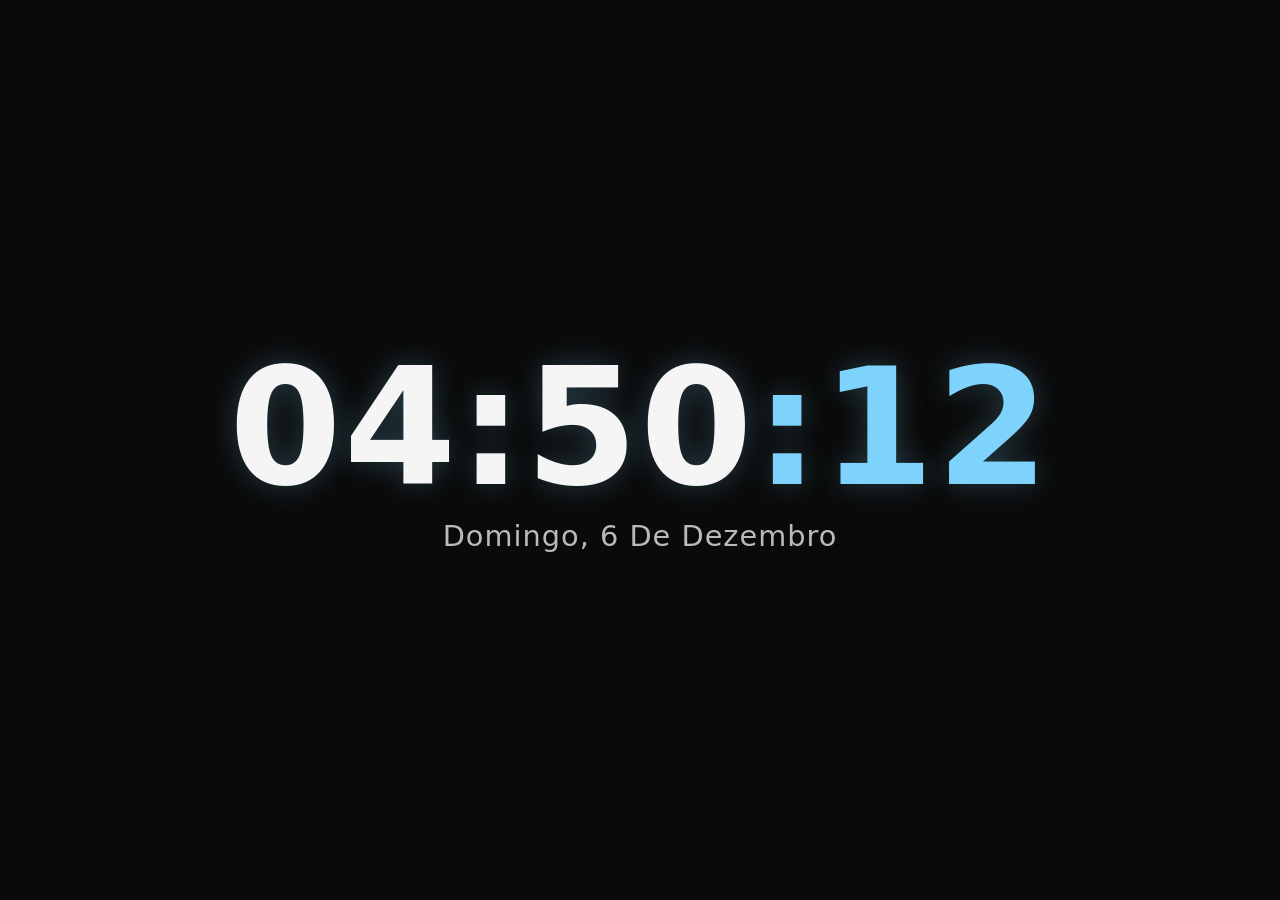
==== index.html @ 76c2a59c "extrai icones para arquivos separados em vez de embutidos" ====
<!DOCTYPE html>
<html lang="pt-BR">
<head>
<meta charset="UTF-8">
<meta name="viewport" content="width=device-width, initial-scale=1, viewport-fit=cover">
<title>Relógio</title>
<link rel="manifest" href="[data-uri]">
<link rel="icon" type="image/png" href="favicon.png">
<link rel="apple-touch-icon" href="icon-192.png">
<style>
  :root{
    --bg:#0a0a0a;
    --fg:#f5f5f5;
    --accent:#7dd3fc;
    --font-clock:'Segoe UI', system-ui, sans-serif;
    --panel-bg: rgba(20,20,20,0.92);
    --panel-fg: #eaeaea;
    --panel-border: rgba(255,255,255,0.08);
  }
  @media (prefers-color-scheme: light){
    :root:not([data-theme="dark"]){
      --bg:#f5f5f5; --fg:#111; --panel-bg: rgba(255,255,255,0.94); --panel-fg:#111; --panel-border: rgba(0,0,0,0.08);
    }
  }
  :root[data-theme="dark"]{ --bg:#0a0a0a; --fg:#f5f5f5; }

  *{box-sizing:border-box;}
  html,body{
    height:100%;
    margin:0;
    padding-top:env(safe-area-inset-top,0px);
    padding-bottom:env(safe-area-inset-bottom,0px);
  }
  body{
    background:var(--bg);
    color:var(--fg);
    display:flex;
    align-items:center;
    justify-content:center;
    overflow:hidden;
    transition:background .4s ease,color .4s ease;
    font-family:var(--font-clock);
    -webkit-user-select:none;
    user-select:none;
  }

  #clockWrap{
    text-align:center;
    cursor:pointer;
  }
  #time{
    font-size:min(20vw,18vh);
    font-weight:700;
    letter-spacing:2px;
    line-height:1;
    font-variant-numeric: tabular-nums;
    color:var(--fg);
    text-shadow: 0 0 30px color-mix(in srgb, var(--accent) 25%, transparent);
  }
  #time .accent{ color:var(--accent); }
  #date{
    margin-top:1.2vh;
    font-size:min(3.2vw,3.2vh);
    opacity:0.75;
    text-transform:capitalize;
    letter-spacing:1px;
  }
  #seconds-small{
    font-size:0.45em;
    opacity:0.7;
    vertical-align:baseline;
  }

  /* Toggle button to open settings */
  #gearBtn{
    position:fixed;
    top:calc(env(safe-area-inset-top,0px) + 16px);
    right:16px;
    width:44px;height:44px;
    border-radius:50%;
    border:1px solid var(--panel-border);
    background:var(--panel-bg);
    color:var(--panel-fg);
    display:flex;align-items:center;justify-content:center;
    cursor:pointer;
    opacity:0;
    transition:opacity .25s ease, transform .2s ease;
    z-index:20;
    font-size:20px;
  }
  body:hover #gearBtn, #gearBtn:focus, #gearBtn.show{ opacity:0.85; }
  #gearBtn:hover{ transform:rotate(25deg); opacity:1; }

  #fsBtn{
    position:fixed;
    top:calc(env(safe-area-inset-top,0px) + 16px);
    right:70px;
    width:44px;height:44px;
    border-radius:50%;
    border:1px solid var(--panel-border);
    background:var(--panel-bg);
    color:var(--panel-fg);
    display:flex;align-items:center;justify-content:center;
    cursor:pointer;
    opacity:0;
    transition:opacity .25s ease;
    z-index:20;
    font-size:18px;
  }
  body:hover #fsBtn, #fsBtn.show{ opacity:0.85; }
  #fsBtn:hover{ opacity:1; }

  /* Settings panel */
  #panel{
    position:fixed;
    top:0;right:0;
    height:100%;
    width:320px;
    max-width:88vw;
    background:var(--panel-bg);
    color:var(--panel-fg);
    border-left:1px solid var(--panel-border);
    padding:calc(env(safe-area-inset-top,0px) + 24px) 22px 24px;
    transform:translateX(100%);
    transition:transform .3s ease;
    overflow-y:auto;
    z-index:30;
    backdrop-filter: blur(10px);
  }
  #panel.open{ transform:translateX(0); }
  #panel h2{
    margin:0 0 18px;
    font-size:18px;
    font-family:'Segoe UI', system-ui, sans-serif;
  }
  #panel .group{ margin-bottom:20px; }
  #panel label{
    display:block;
    font-size:12px;
    text-transform:uppercase;
    letter-spacing:0.5px;
    opacity:0.6;
    margin-bottom:8px;
    font-family:'Segoe UI', system-ui, sans-serif;
  }
  #panel .row{ display:flex; align-items:center; justify-content:space-between; margin-bottom:10px; font-size:14px; font-family:'Segoe UI', system-ui, sans-serif;}
  #panel select, #panel input[type=color]{
    width:100%;
    padding:8px;
    border-radius:8px;
    border:1px solid var(--panel-border);
    background:rgba(255,255,255,0.06);
    color:var(--panel-fg);
    font-size:14px;
  }
  #panel input[type=color]{ padding:2px; height:38px; cursor:pointer; }
  .swatches{ display:flex; gap:8px; flex-wrap:wrap; }
  .swatch{
    width:28px;height:28px;border-radius:50%;
    border:2px solid transparent;
    cursor:pointer;
  }
  .swatch.active{ border-color:var(--panel-fg); }
  .switch{
    position:relative; width:42px; height:24px;
    background:rgba(255,255,255,0.15);
    border-radius:20px; cursor:pointer; flex-shrink:0;
  }
  .switch.on{ background:var(--accent); }
  .switch::after{
    content:'';
    position:absolute; top:2px; left:2px;
    width:20px;height:20px;border-radius:50%;
    background:#fff;
    transition:left .2s ease;
  }
  .switch.on::after{ left:20px; }
  #closePanel{
    position:absolute; top:calc(env(safe-area-inset-top,0px) + 20px); left:18px;
    background:none;border:none;color:var(--panel-fg);
    font-size:20px;cursor:pointer;opacity:0.6;
  }
  #closePanel:hover{ opacity:1; }
  #overlay{
    position:fixed; inset:0; background:rgba(0,0,0,0.3);
    opacity:0; pointer-events:none; transition:opacity .3s ease; z-index:25;
  }
  #overlay.show{ opacity:1; pointer-events:auto; }

  #hint{
    position:fixed; bottom:calc(env(safe-area-inset-bottom,0px) + 14px);
    left:50%; transform:translateX(-50%);
    font-size:11px; opacity:0; letter-spacing:0.5px;
    font-family:'Segoe UI', system-ui, sans-serif;
    transition:opacity .3s ease;
    color:var(--fg);
  }
  body:hover #hint{ opacity:0.4; }
</style>
</head>
<body>

<div id="overlay"></div>

<button id="fsBtn" title="Tela cheia (F)">⛶</button>
<button id="gearBtn" title="Personalizar">⚙</button>

<div id="clockWrap">
  <div id="time">00:00</div>
  <div id="date">segunda-feira, 1 de janeiro</div>
</div>

<div id="hint">clique no relógio ou pressione F para tela cheia · ⚙ para personalizar</div>

<div id="panel">
  <button id="closePanel">✕</button>
  <h2>Personalizar</h2>

  <div class="group">
    <label>Formato</label>
    <select id="fmt24">
      <option value="24">24 horas</option>
      <option value="12">12 horas (AM/PM)</option>
    </select>
  </div>

  <div class="group">
    <div class="row">
      <span>Mostrar segundos</span>
      <div class="switch on" id="toggleSeconds"></div>
    </div>
    <div class="row">
      <span>Mostrar data</span>
      <div class="switch on" id="toggleDate"></div>
    </div>
    <div class="row">
      <span>Destacar segundos</span>
      <div class="switch on" id="toggleAccentSeconds"></div>
    </div>
  </div>

  <div class="group">
    <label>Cor de destaque</label>
    <div class="swatches" id="accentSwatches"></div>
  </div>

  <div class="group">
    <label>Tema</label>
    <select id="themeSelect">
      <option value="dark">Escuro</option>
      <option value="light">Claro</option>
      <option value="system">Seguir sistema</option>
    </select>
  </div>

  <div class="group">
    <label>Cor de fundo (personalizada)</label>
    <input type="color" id="bgColor" value="#0a0a0a">
  </div>

  <div class="group">
    <label>Cor do texto (personalizada)</label>
    <input type="color" id="fgColor" value="#f5f5f5">
  </div>

  <div class="group">
    <label>Fonte</label>
    <select id="fontSelect">
      <option value="'Segoe UI', system-ui, sans-serif">Segoe UI</option>
      <option value="'Consolas','Courier New', monospace">Monoespaçada</option>
      <option value="'Georgia', serif">Serifada</option>
      <option value="'Arial Black', sans-serif">Bold / Cartaz</option>
      <option value="'Comic Sans MS', cursive">Descontraída</option>
    </select>
  </div>

  <div class="group">
    <label>Idioma da data</label>
    <select id="localeSelect">
      <option value="pt-BR">Português (BR)</option>
      <option value="en-US">Inglês</option>
      <option value="es-ES">Espanhol</option>
    </select>
  </div>

  <div class="group">
    <label>Instalação</label>
    <button id="installBtn" style="width:100%;padding:10px;border-radius:8px;border:1px solid var(--panel-border);background:var(--accent);color:#0a0a0a;font-weight:600;cursor:pointer;font-size:14px;">Instalar app</button>
    <div id="installMsg" style="font-size:12px;opacity:0.6;margin-top:8px;font-family:'Segoe UI', system-ui, sans-serif;"></div>
  </div>
</div>

<script>
(function(){
  const $ = id => document.getElementById(id);
  const timeEl = $('time'), dateEl = $('date');
  const panel = $('panel'), overlay = $('overlay');
  const gearBtn = $('gearBtn'), closePanel = $('closePanel'), fsBtn = $('fsBtn');
  const clockWrap = $('clockWrap');

  const defaults = {
    fmt24:'24', showSeconds:true, showDate:true, accentSeconds:true,
    accent:'#7dd3fc', theme:'dark', bg:'#0a0a0a', fg:'#f5f5f5',
    font:"'Segoe UI', system-ui, sans-serif", locale:'pt-BR', useCustomColors:false
  };

  let state = {...defaults};
  try{
    const saved = localStorage.getItem('relogio-settings');
    if(saved) state = {...state, ...JSON.parse(saved)};
  }catch(e){}

  function save(){
    try{ localStorage.setItem('relogio-settings', JSON.stringify(state)); }catch(e){}
  }

  const accentColors = ['#7dd3fc','#f472b6','#a78bfa','#34d399','#fbbf24','#fb7185','#94a3b8','#ffffff'];

  function buildSwatches(){
    const wrap = $('accentSwatches');
    wrap.innerHTML = '';
    accentColors.forEach(c=>{
      const s = document.createElement('div');
      s.className = 'swatch' + (state.accent===c ? ' active':'');
      s.style.background = c;
      s.onclick = ()=>{ state.accent=c; applyState(); save(); };
      wrap.appendChild(s);
    });
  }

  function applyState(){
    const root = document.documentElement;
    root.style.setProperty('--accent', state.accent);
    root.style.setProperty('--font-clock', state.font);

    if(state.theme==='system'){
      root.removeAttribute('data-theme');
    } else {
      root.setAttribute('data-theme', state.theme);
    }

    if(state.useCustomColors){
      root.style.setProperty('--bg', state.bg);
      root.style.setProperty('--fg', state.fg);
    } else {
      root.style.removeProperty('--bg');
      root.style.removeProperty('--fg');
    }

    $('fmt24').value = state.fmt24;
    $('themeSelect').value = state.theme;
    $('fontSelect').value = state.font;
    $('localeSelect').value = state.locale;
    $('bgColor').value = state.bg;
    $('fgColor').value = state.fg;
    $('toggleSeconds').classList.toggle('on', state.showSeconds);
    $('toggleDate').classList.toggle('on', state.showDate);
    $('toggleAccentSeconds').classList.toggle('on', state.accentSeconds);
    buildSwatches();
  }

  function pad(n){ return n.toString().padStart(2,'0'); }

  function tick(){
    const now = new Date();
    let h = now.getHours();
    let ampm = '';
    if(state.fmt24==='12'){
      ampm = h>=12 ? ' PM' : ' AM';
      h = h % 12; if(h===0) h=12;
    }
    const m = pad(now.getMinutes());
    const s = pad(now.getSeconds());

    let html = `${state.fmt24==='12'?h:pad(h)}:${m}`;
    if(state.showSeconds){
      html += state.accentSeconds
        ? `<span class="accent">:${s}</span>`
        : `:${s}`;
    }
    html += ampm ? `<span style="font-size:.4em;opacity:.7;"> ${ampm.trim()}</span>` : '';
    timeEl.innerHTML = html;

    if(state.showDate){
      dateEl.style.display='';
      dateEl.textContent = now.toLocaleDateString(state.locale, {
        weekday:'long', day:'numeric', month:'long'
      });
    } else {
      dateEl.style.display='none';
    }
  }
  tick();
  setInterval(tick, 250);

  // Panel open/close
  function openPanel(){ panel.classList.add('open'); overlay.classList.add('show'); }
  function closePanelFn(){ panel.classList.remove('open'); overlay.classList.remove('show'); }
  gearBtn.onclick = openPanel;
  closePanel.onclick = closePanelFn;
  overlay.onclick = closePanelFn;

  // Fullscreen
  function toggleFullscreen(){
    if(!document.fullscreenElement){
      document.documentElement.requestFullscreen().catch(()=>{});
    } else {
      document.exitFullscreen().catch(()=>{});
    }
  }
  fsBtn.onclick = toggleFullscreen;
  clockWrap.onclick = toggleFullscreen;
  document.addEventListener('keydown', e=>{
    if(e.key.toLowerCase()==='f') toggleFullscreen();
    if(e.key==='Escape' && panel.classList.contains('open')) closePanelFn();
  });

  // Controls
  $('fmt24').onchange = e=>{ state.fmt24=e.target.value; save(); };
  $('themeSelect').onchange = e=>{ state.theme=e.target.value; applyState(); save(); };
  $('fontSelect').onchange = e=>{ state.font=e.target.value; applyState(); save(); };
  $('localeSelect').onchange = e=>{ state.locale=e.target.value; save(); };
  $('bgColor').oninput = e=>{ state.bg=e.target.value; state.useCustomColors=true; applyState(); save(); };
  $('fgColor').oninput = e=>{ state.fg=e.target.value; state.useCustomColors=true; applyState(); save(); };

  $('toggleSeconds').onclick = ()=>{ state.showSeconds=!state.showSeconds; applyState(); save(); };
  $('toggleDate').onclick = ()=>{ state.showDate=!state.showDate; applyState(); save(); };
  $('toggleAccentSeconds').onclick = ()=>{ state.accentSeconds=!state.accentSeconds; applyState(); save(); };

  applyState();

  if('serviceWorker' in navigator){
    navigator.serviceWorker.register('sw.js').catch(()=>{});
  }

  // Instalação
  const installBtn = $('installBtn'), installMsg = $('installMsg');
  let deferredPrompt = null;

  function setInstallState(){
    if(window.matchMedia('(display-mode: standalone)').matches || window.navigator.standalone){
      installBtn.style.display = 'none';
      installMsg.textContent = 'Já instalado ✓';
      return;
    }
    if(deferredPrompt){
      installBtn.style.display = '';
      installMsg.textContent = '';
    } else {
      installBtn.style.display = '';
      installMsg.textContent = 'Se o botão não abrir o instalador, use o ícone ⛶/+ na barra de endereço do navegador.';
    }
  }

  window.addEventListener('beforeinstallprompt', (e)=>{
    e.preventDefault();
    deferredPrompt = e;
    setInstallState();
  });

  window.addEventListener('appinstalled', ()=>{
    deferredPrompt = null;
    setInstallState();
  });

  installBtn.onclick = async ()=>{
    if(deferredPrompt){
      deferredPrompt.prompt();
      const {outcome} = await deferredPrompt.userChoice;
      deferredPrompt = null;
      setInstallState();
    } else {
      installMsg.textContent = 'Procure o ícone de instalar (⛶ ou +) na barra de endereço do navegador.';
    }
  };

  setInstallState();
})();
</script>
</body>
</html>
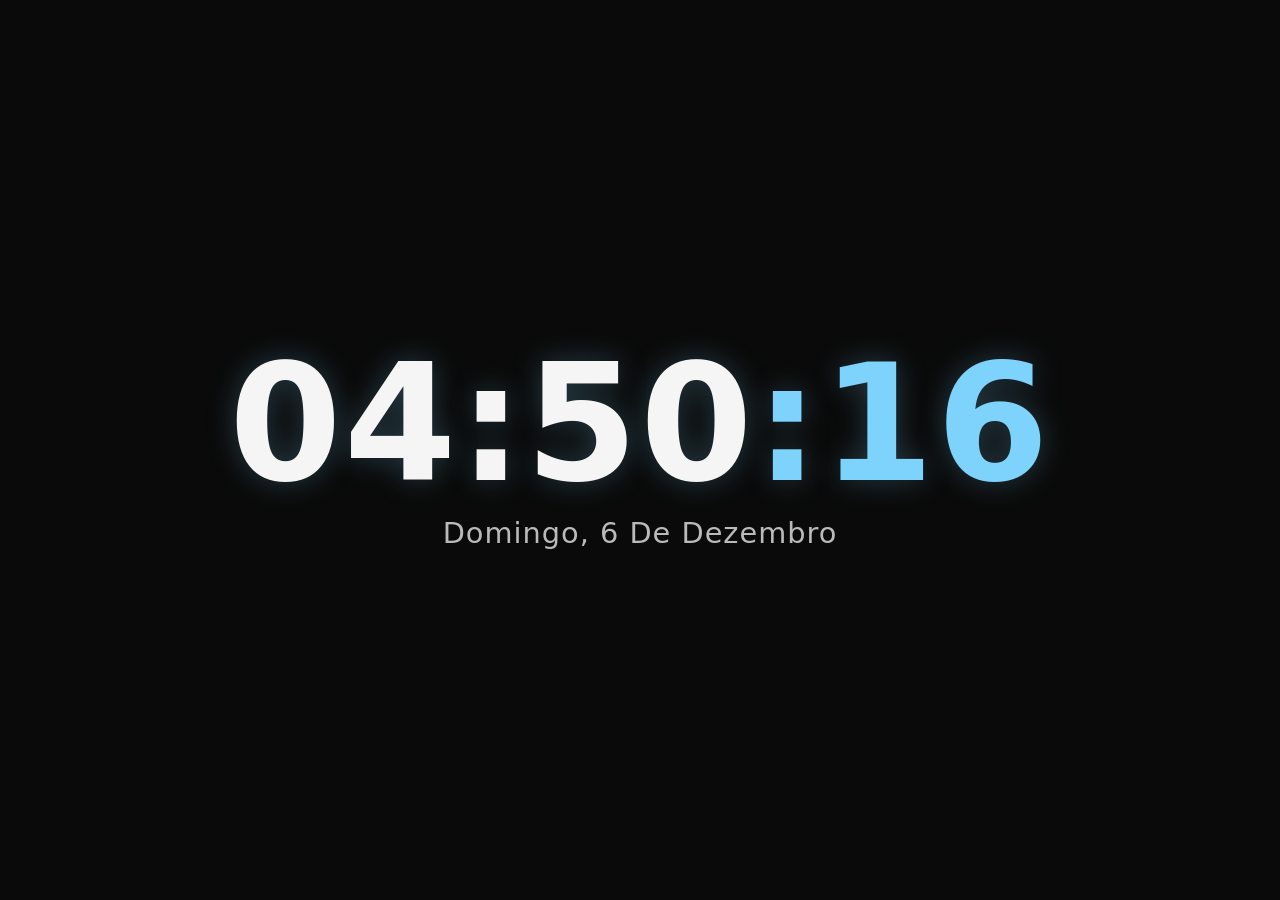
==== commit 3751c714: "adiciona relogio analogico, fusos horarios, papel de parede dinamico, despertador, timer, cronometro" ====
--- a/index.html
+++ b/index.html
@@ -49,7 +49,7 @@
     cursor:pointer;
   }
   #time{
-    font-size:min(20vw,18vh);
+    font-size:calc(min(20vw,18vh) * var(--clock-scale, 1));
     font-weight:700;
     letter-spacing:2px;
     line-height:1;
@@ -154,6 +154,12 @@
     font-size:14px;
   }
   #panel input[type=color]{ padding:2px; height:38px; cursor:pointer; }
+  #panel input[type=range]{
+    width:100%;
+    accent-color:var(--accent);
+    cursor:pointer;
+  }
+  .range-value{ font-size:12px; opacity:0.6; float:right; }
   .swatches{ display:flex; gap:8px; flex-wrap:wrap; }
   .swatch{
     width:28px;height:28px;border-radius:50%;
@@ -196,6 +202,34 @@
     color:var(--fg);
   }
   body:hover #hint{ opacity:0.4; }
+
+  #extraClocks{ margin-top:0.8vh; font-size:min(2.4vw,2.4vh); opacity:0.65; display:flex; gap:18px; justify-content:center; flex-wrap:wrap; }
+  #analogClock{ display:none; margin:0 auto; }
+  #analogClock line{ stroke:var(--fg); }
+  #analogClock .tick{ stroke:var(--fg); opacity:0.35; }
+  #analogClock .sec{ stroke:var(--accent); }
+
+  #toolWidget{
+    position:fixed; bottom:20px; left:20px;
+    background:var(--panel-bg); color:var(--panel-fg);
+    border:1px solid var(--panel-border); border-radius:14px;
+    padding:16px; width:230px; z-index:40;
+    font-family:'Segoe UI', system-ui, sans-serif;
+    display:none; backdrop-filter:blur(10px);
+  }
+  #toolWidget.open{ display:block; }
+  .tool-tabs{ display:flex; gap:4px; margin-bottom:12px; }
+  .tool-tab{ flex:1; padding:6px 4px; font-size:11px; border:none; border-radius:6px; background:rgba(255,255,255,0.06); color:var(--panel-fg); cursor:pointer; opacity:0.6; }
+  .tool-tab.active{ opacity:1; background:var(--accent); color:#0a0a0a; }
+  .tool-pane input[type=time], .tool-pane input[type=number]{ width:100%; padding:6px; border-radius:6px; border:1px solid var(--panel-border); background:rgba(255,255,255,0.06); color:var(--panel-fg); margin-bottom:8px; }
+  .tool-pane button{ padding:6px 10px; border-radius:6px; border:1px solid var(--panel-border); background:rgba(255,255,255,0.08); color:var(--panel-fg); cursor:pointer; font-size:12px; margin-right:6px; }
+  .tool-big-display{ font-size:22px; font-variant-numeric:tabular-nums; text-align:center; margin:6px 0 10px; }
+  #toolClose{ position:absolute; top:8px; right:10px; background:none; border:none; color:var(--panel-fg); opacity:0.5; cursor:pointer; font-size:14px; }
+  #toolToggleBtns{ display:flex; gap:8px; margin-top:6px; }
+  #toolToggleBtns button{ flex:1; padding:8px; border-radius:8px; border:1px solid var(--panel-border); background:rgba(255,255,255,0.08); color:var(--panel-fg); cursor:pointer; font-size:12px; }
+  .shortcuts-list{ font-size:12px; opacity:0.7; line-height:1.8; }
+  #backupBtns{ display:flex; gap:8px; }
+  #backupBtns button{ flex:1; padding:9px; border-radius:8px; border:1px solid var(--panel-border); background:rgba(255,255,255,0.08); color:var(--panel-fg); cursor:pointer; font-size:13px; }
 </style>
 </head>
 <body>
@@ -207,14 +241,53 @@
 
 <div id="clockWrap">
   <div id="time">00:00</div>
+  <svg id="analogClock" viewBox="0 0 200 200" width="min(55vw,50vh)" height="min(55vw,50vh)">
+    <circle cx="100" cy="100" r="94" fill="none" stroke="var(--fg)" stroke-width="3" opacity="0.3"/>
+    <g id="ticks"></g>
+    <line id="hourHand" x1="100" y1="100" x2="100" y2="58" stroke-width="6" stroke-linecap="round"/>
+    <line id="minHand" x1="100" y1="100" x2="100" y2="38" stroke-width="4" stroke-linecap="round"/>
+    <line id="secHand" class="sec" x1="100" y1="100" x2="100" y2="28" stroke-width="2" stroke-linecap="round"/>
+    <circle cx="100" cy="100" r="4" fill="var(--accent)"/>
+  </svg>
   <div id="date">segunda-feira, 1 de janeiro</div>
+  <div id="extraClocks"></div>
 </div>
 
 <div id="hint">clique no relógio ou pressione F para tela cheia · ⚙ para personalizar</div>
+
+<div id="toolWidget">
+  <button id="toolClose">✕</button>
+  <div class="tool-tabs">
+    <button class="tool-tab active" data-tab="alarm">Despertador</button>
+    <button class="tool-tab" data-tab="timer">Timer</button>
+    <button class="tool-tab" data-tab="stopwatch">Cronômetro</button>
+  </div>
+  <div id="paneAlarm" class="tool-pane">
+    <input type="time" id="alarmTime">
+    <button id="alarmToggle">Ativar</button>
+    <div id="alarmStatus" style="font-size:12px;opacity:0.6;margin-top:6px;"></div>
+  </div>
+  <div id="paneTimer" class="tool-pane" style="display:none">
+    <input type="number" id="timerMinutes" min="1" max="180" value="5">
+    <div class="tool-big-display" id="timerDisplay">05:00</div>
+    <button id="timerStart">Iniciar</button>
+    <button id="timerReset">Zerar</button>
+  </div>
+  <div id="paneStopwatch" class="tool-pane" style="display:none">
+    <div class="tool-big-display" id="swDisplay">00:00.0</div>
+    <button id="swStart">Iniciar</button>
+    <button id="swReset">Zerar</button>
+  </div>
+</div>
 
 <div id="panel">
   <button id="closePanel">✕</button>
   <h2>Personalizar</h2>
+
+  <div class="group">
+    <label>Tamanho dos números <span class="range-value" id="scaleValue">100%</span></label>
+    <input type="range" id="scaleRange" min="40" max="200" step="5" value="100">
+  </div>
 
   <div class="group">
     <label>Formato</label>
@@ -284,6 +357,60 @@
   </div>
 
   <div class="group">
+    <label>Mostrador</label>
+    <select id="modeSelect">
+      <option value="digital">Digital</option>
+      <option value="analog">Analógico</option>
+    </select>
+  </div>
+
+  <div class="group">
+    <label>Fusos horários extras</label>
+    <select id="tz1" style="margin-bottom:8px;"></select>
+    <select id="tz2"></select>
+  </div>
+
+  <div class="group">
+    <div class="row">
+      <span>Papel de parede dinâmico</span>
+      <div class="switch" id="toggleWallpaper"></div>
+    </div>
+  </div>
+
+  <div class="group">
+    <label>Ferramentas</label>
+    <div id="toolToggleBtns">
+      <button id="openAlarm">⏰ Despertador</button>
+      <button id="openTimer">⏱ Timer</button>
+      <button id="openStopwatch">⏲ Cronômetro</button>
+    </div>
+  </div>
+
+  <div class="group">
+    <label>Backup</label>
+    <div id="backupBtns">
+      <button id="exportBtn">Exportar</button>
+      <button id="importBtn">Importar</button>
+    </div>
+    <input type="file" id="importFile" accept="application/json" style="display:none;">
+  </div>
+
+  <div class="group">
+    <label>Atalhos de teclado</label>
+    <div class="shortcuts-list">
+      F tela cheia · P flutuante<br>
+      ⚙ ou clique fora fecha painel<br>
+      Esc fecha painel/tela cheia
+    </div>
+  </div>
+
+  <div class="group">
+    <label>Modo flutuante <span class="range-value">(PiP)</span></label>
+    <button id="pipBtn" style="width:100%;padding:10px;border-radius:8px;border:1px solid var(--panel-border);background:rgba(255,255,255,0.08);color:var(--panel-fg);font-weight:600;cursor:pointer;font-size:14px;">Ativar janela flutuante</button>
+    <div id="pipMsg" style="font-size:12px;opacity:0.6;margin-top:8px;font-family:'Segoe UI', system-ui, sans-serif;">Fica por cima de outros apps/janelas, inclusive fora do navegador. Tecla P alterna.</div>
+  </div>
+
+  <div class="group">
     <label>Instalação</label>
     <button id="installBtn" style="width:100%;padding:10px;border-radius:8px;border:1px solid var(--panel-border);background:var(--accent);color:#0a0a0a;font-weight:600;cursor:pointer;font-size:14px;">Instalar app</button>
     <div id="installMsg" style="font-size:12px;opacity:0.6;margin-top:8px;font-family:'Segoe UI', system-ui, sans-serif;"></div>
@@ -301,7 +428,8 @@
   const defaults = {
     fmt24:'24', showSeconds:true, showDate:true, accentSeconds:true,
     accent:'#7dd3fc', theme:'dark', bg:'#0a0a0a', fg:'#f5f5f5',
-    font:"'Segoe UI', system-ui, sans-serif", locale:'pt-BR', useCustomColors:false
+    font:"'Segoe UI', system-ui, sans-serif", locale:'pt-BR', useCustomColors:false,
+    scale:100, mode:'digital', tz1:'', tz2:'', dynamicWallpaper:false
   };
 
   let state = {...defaults};
@@ -332,6 +460,7 @@
     const root = document.documentElement;
     root.style.setProperty('--accent', state.accent);
     root.style.setProperty('--font-clock', state.font);
+    root.style.setProperty('--clock-scale', state.scale / 100);
 
     if(state.theme==='system'){
       root.removeAttribute('data-theme');
@@ -353,9 +482,17 @@
     $('localeSelect').value = state.locale;
     $('bgColor').value = state.bg;
     $('fgColor').value = state.fg;
+    $('scaleRange').value = state.scale;
+    $('scaleValue').textContent = state.scale + '%';
     $('toggleSeconds').classList.toggle('on', state.showSeconds);
     $('toggleDate').classList.toggle('on', state.showDate);
     $('toggleAccentSeconds').classList.toggle('on', state.accentSeconds);
+    $('modeSelect').value = state.mode;
+    $('tz1').value = state.tz1;
+    $('tz2').value = state.tz2;
+    $('toggleWallpaper').classList.toggle('on', state.dynamicWallpaper);
+    document.getElementById('time').style.display = state.mode==='analog' ? 'none' : '';
+    document.getElementById('analogClock').style.display = state.mode==='analog' ? 'block' : 'none';
     buildSwatches();
   }
 
@@ -416,7 +553,18 @@
   });
 
   // Controls
+  $('scaleRange').oninput = e=>{
+    state.scale = parseInt(e.target.value, 10);
+    $('scaleValue').textContent = state.scale + '%';
+    document.documentElement.style.setProperty('--clock-scale', state.scale / 100);
+  };
+  $('scaleRange').onchange = ()=> save();
+
   $('fmt24').onchange = e=>{ state.fmt24=e.target.value; save(); };
+  $('modeSelect').onchange = e=>{ state.mode=e.target.value; applyState(); save(); };
+  $('tz1').onchange = e=>{ state.tz1=e.target.value; save(); };
+  $('tz2').onchange = e=>{ state.tz2=e.target.value; save(); };
+  $('toggleWallpaper').onclick = ()=>{ state.dynamicWallpaper=!state.dynamicWallpaper; applyState(); save(); };
   $('themeSelect').onchange = e=>{ state.theme=e.target.value; applyState(); save(); };
   $('fontSelect').onchange = e=>{ state.font=e.target.value; applyState(); save(); };
   $('localeSelect').onchange = e=>{ state.locale=e.target.value; save(); };
@@ -475,6 +623,249 @@
   };
 
   setInstallState();
+
+  // Modo flutuante (Picture-in-Picture) — funciona em Chrome/Edge desktop e Android
+  const pipBtn = $('pipBtn'), pipMsg = $('pipMsg');
+  const pipCanvas = document.createElement('canvas');
+  pipCanvas.width = 480; pipCanvas.height = 220;
+  const pipCtx = pipCanvas.getContext('2d');
+  const pipVideo = document.createElement('video');
+  pipVideo.muted = true; pipVideo.playsInline = true; pipVideo.style.cssText = 'position:fixed;opacity:0;pointer-events:none;width:1px;height:1px;';
+  document.body.appendChild(pipVideo);
+  let pipInterval = null;
+
+  function pipColor(varName, fallback){
+    return getComputedStyle(document.documentElement).getPropertyValue(varName).trim() || fallback;
+  }
+
+  function drawPipFrame(){
+    const now = new Date();
+    let h = now.getHours(), ampm = '';
+    if(state.fmt24==='12'){ ampm = h>=12 ? ' PM':' AM'; h = h%12; if(h===0) h=12; }
+    let text = `${state.fmt24==='12'?h:pad(h)}:${pad(now.getMinutes())}`;
+    if(state.showSeconds) text += `:${pad(now.getSeconds())}`;
+    text += ampm;
+    const bg = pipColor('--bg', '#0a0a0a'), fg = pipColor('--fg', '#f5f5f5');
+    pipCtx.fillStyle = bg;
+    pipCtx.fillRect(0, 0, pipCanvas.width, pipCanvas.height);
+    pipCtx.fillStyle = fg;
+    pipCtx.textAlign = 'center'; pipCtx.textBaseline = 'middle';
+    pipCtx.font = `700 64px "Segoe UI", system-ui, sans-serif`;
+    pipCtx.fillText(text, pipCanvas.width/2, pipCanvas.height/2);
+  }
+
+  async function togglePip(){
+    if(document.pictureInPictureElement){
+      await document.exitPictureInPicture();
+      return;
+    }
+    if(!document.pictureInPictureEnabled){
+      pipMsg.textContent = 'Modo flutuante não é suportado neste navegador. Funciona no Chrome ou Edge.';
+      return;
+    }
+    drawPipFrame();
+    pipVideo.srcObject = pipCanvas.captureStream(2);
+    try{
+      await pipVideo.play();
+      await pipVideo.requestPictureInPicture();
+      pipInterval = setInterval(drawPipFrame, 1000);
+      pipMsg.textContent = 'Janela flutuante ativa.';
+    }catch(err){
+      pipMsg.textContent = 'Não foi possível abrir: ' + err.message;
+    }
+  }
+
+  pipVideo.addEventListener('leavepictureinpicture', ()=>{
+    if(pipInterval) clearInterval(pipInterval);
+    pipMsg.textContent = 'Fica por cima de outros apps/janelas, inclusive fora do navegador. Tecla P alterna.';
+  });
+
+  pipBtn.onclick = togglePip;
+
+  // ---------- Fusos horários extras ----------
+  const tzList = [
+    ['', 'Nenhum'], ['America/Sao_Paulo','São Paulo'], ['America/New_York','Nova York'],
+    ['Europe/Lisbon','Lisboa'], ['Europe/London','Londres'], ['Asia/Tokyo','Tóquio'],
+    ['Australia/Sydney','Sydney'], ['America/Los_Angeles','Los Angeles']
+  ];
+  [$('tz1'), $('tz2')].forEach(sel=>{
+    tzList.forEach(([v,label])=>{
+      const o = document.createElement('option'); o.value=v; o.textContent=label; sel.appendChild(o);
+    });
+  });
+
+  function updateExtraClocks(){
+    const box = $('extraClocks'); box.innerHTML='';
+    [state.tz1, state.tz2].forEach(tz=>{
+      if(!tz) return;
+      const label = tzList.find(t=>t[0]===tz)?.[1] || tz;
+      const t = new Date().toLocaleTimeString('pt-BR', {timeZone:tz, hour:'2-digit', minute:'2-digit'});
+      const el = document.createElement('span');
+      el.textContent = `${label}: ${t}`;
+      box.appendChild(el);
+    });
+  }
+
+  // ---------- Relógio analógico ----------
+  const ticksG = $('ticks');
+  for(let i=0;i<12;i++){
+    const ang = i*30*Math.PI/180;
+    const x1 = 100+80*Math.sin(ang), y1 = 100-80*Math.cos(ang);
+    const x2 = 100+90*Math.sin(ang), y2 = 100-90*Math.cos(ang);
+    const line = document.createElementNS('http://www.w3.org/2000/svg','line');
+    line.setAttribute('x1',x1); line.setAttribute('y1',y1);
+    line.setAttribute('x2',x2); line.setAttribute('y2',y2);
+    line.setAttribute('class','tick'); line.setAttribute('stroke-width', i%3===0?3:1.5);
+    ticksG.appendChild(line);
+  }
+  function updateAnalog(){
+    if(state.mode!=='analog') return;
+    const now = new Date();
+    const h = now.getHours()%12, m = now.getMinutes(), s = now.getSeconds();
+    const hDeg = h*30 + m*0.5, mDeg = m*6, sDeg = s*6;
+    $('hourHand').setAttribute('transform', `rotate(${hDeg} 100 100)`);
+    $('minHand').setAttribute('transform', `rotate(${mDeg} 100 100)`);
+    $('secHand').setAttribute('transform', `rotate(${sDeg} 100 100)`);
+  }
+
+  // ---------- Papel de parede dinâmico ----------
+  function updateWallpaper(){
+    if(!state.dynamicWallpaper) return;
+    const hr = new Date().getHours();
+    let bg,fg;
+    if(hr>=6 && hr<11){ bg='#cfe8ff'; fg='#0a2540'; }
+    else if(hr>=11 && hr<17){ bg='#eaf4ff'; fg='#0a2540'; }
+    else if(hr>=17 && hr<20){ bg='#3a1f3d'; fg='#ffd9a0'; }
+    else { bg='#05050a'; fg='#e8e8f0'; }
+    document.documentElement.style.setProperty('--bg', bg);
+    document.documentElement.style.setProperty('--fg', fg);
+  }
+
+  // extend the main tick loop
+  setInterval(()=>{ updateExtraClocks(); updateAnalog(); updateWallpaper(); }, 1000);
+  updateExtraClocks(); updateAnalog(); updateWallpaper();
+
+  // ---------- Widget de ferramentas (despertador / timer / cronômetro) ----------
+  const toolWidget = $('toolWidget');
+  function openTool(tab){
+    toolWidget.classList.add('open');
+    document.querySelectorAll('.tool-tab').forEach(b=>b.classList.toggle('active', b.dataset.tab===tab));
+    document.querySelectorAll('.tool-pane').forEach(p=>p.style.display='none');
+    $('pane'+tab.charAt(0).toUpperCase()+tab.slice(1)).style.display='block';
+  }
+  $('openAlarm').onclick = ()=>openTool('alarm');
+  $('openTimer').onclick = ()=>openTool('timer');
+  $('openStopwatch').onclick = ()=>openTool('stopwatch');
+  $('toolClose').onclick = ()=> toolWidget.classList.remove('open');
+  document.querySelectorAll('.tool-tab').forEach(b=> b.onclick = ()=>openTool(b.dataset.tab));
+
+  function beep(){
+    try{
+      const ctx = new (window.AudioContext||window.webkitAudioContext)();
+      const o = ctx.createOscillator(), g = ctx.createGain();
+      o.connect(g); g.connect(ctx.destination);
+      o.frequency.value = 880; g.gain.value = 0.15;
+      o.start(); setTimeout(()=>{ o.stop(); ctx.close(); }, 500);
+    }catch(e){}
+  }
+
+  // Despertador
+  let alarmActive = false, alarmFiredMinute = null;
+  $('alarmToggle').onclick = ()=>{
+    alarmActive = !alarmActive;
+    $('alarmToggle').textContent = alarmActive ? 'Desativar' : 'Ativar';
+    $('alarmStatus').textContent = alarmActive ? `Tocará às ${$('alarmTime').value || '--:--'}` : '';
+  };
+  setInterval(()=>{
+    if(!alarmActive) return;
+    const now = new Date();
+    const hm = pad(now.getHours())+':'+pad(now.getMinutes());
+    if(hm === $('alarmTime').value && alarmFiredMinute !== hm){
+      alarmFiredMinute = hm;
+      beep();
+      $('alarmStatus').textContent = '⏰ Alarme! ' + hm;
+      openTool('alarm');
+      document.body.style.animation = 'none';
+    }
+  }, 1000);
+
+  // Timer (contagem regressiva)
+  let timerSeconds = 5*60, timerRunning = false, timerHandle = null;
+  function renderTimer(){
+    const m = Math.floor(timerSeconds/60), s = timerSeconds%60;
+    $('timerDisplay').textContent = pad(m)+':'+pad(s);
+  }
+  $('timerMinutes').oninput = e=>{ if(!timerRunning){ timerSeconds = (parseInt(e.target.value,10)||1)*60; renderTimer(); } };
+  $('timerStart').onclick = ()=>{
+    if(timerRunning){
+      clearInterval(timerHandle); timerRunning=false; $('timerStart').textContent='Iniciar';
+    } else {
+      timerRunning=true; $('timerStart').textContent='Pausar';
+      timerHandle = setInterval(()=>{
+        timerSeconds--;
+        if(timerSeconds<=0){ clearInterval(timerHandle); timerRunning=false; $('timerStart').textContent='Iniciar'; beep(); timerSeconds=0; }
+        renderTimer();
+      },1000);
+    }
+  };
+  $('timerReset').onclick = ()=>{
+    clearInterval(timerHandle); timerRunning=false; $('timerStart').textContent='Iniciar';
+    timerSeconds = (parseInt($('timerMinutes').value,10)||5)*60; renderTimer();
+  };
+  renderTimer();
+
+  // Cronômetro
+  let swMs = 0, swRunning = false, swHandle = null, swLast = 0;
+  function renderSw(){
+    const totalMs = swMs;
+    const m = Math.floor(totalMs/60000), s = Math.floor((totalMs%60000)/1000), d = Math.floor((totalMs%1000)/100);
+    $('swDisplay').textContent = pad(m)+':'+pad(s)+'.'+d;
+  }
+  $('swStart').onclick = ()=>{
+    if(swRunning){
+      clearInterval(swHandle); swRunning=false; $('swStart').textContent='Iniciar';
+    } else {
+      swRunning=true; $('swStart').textContent='Pausar'; swLast = Date.now();
+      swHandle = setInterval(()=>{
+        const now=Date.now(); swMs += now-swLast; swLast=now; renderSw();
+      },100);
+    }
+  };
+  $('swReset').onclick = ()=>{ clearInterval(swHandle); swRunning=false; swMs=0; $('swStart').textContent='Iniciar'; renderSw(); };
+  renderSw();
+
+  // ---------- Backup: exportar / importar configurações ----------
+  $('exportBtn').onclick = ()=>{
+    const blob = new Blob([JSON.stringify(state,null,2)], {type:'application/json'});
+    const url = URL.createObjectURL(blob);
+    const a = document.createElement('a'); a.href=url; a.download='relogio-config.json'; a.click();
+    URL.revokeObjectURL(url);
+  };
+  $('importBtn').onclick = ()=> $('importFile').click();
+  $('importFile').onchange = e=>{
+    const file = e.target.files[0]; if(!file) return;
+    const reader = new FileReader();
+    reader.onload = ()=>{
+      try{
+        const imported = JSON.parse(reader.result);
+        state = {...defaults, ...imported};
+        applyState(); save();
+      }catch(err){ alert('Arquivo inválido.'); }
+    };
+    reader.readAsText(file);
+  };
+
+  // ---------- Atalhos de teclado extras ----------
+  document.addEventListener('keydown', e=>{
+    if(panel.contains(document.activeElement) && document.activeElement.tagName!=='BODY') return;
+    if(e.key==='ArrowUp'){ state.scale=Math.min(200,state.scale+5); applyState(); save(); }
+    if(e.key==='ArrowDown'){ state.scale=Math.max(40,state.scale-5); applyState(); save(); }
+    if(e.key.toLowerCase()==='a'){ state.mode = state.mode==='analog'?'digital':'analog'; applyState(); save(); }
+  });
+
+  document.addEventListener('keydown', e=>{
+    if(e.key.toLowerCase()==='p' && !panel.contains(document.activeElement)) togglePip();
+  });
 })();
 </script>
 </body>
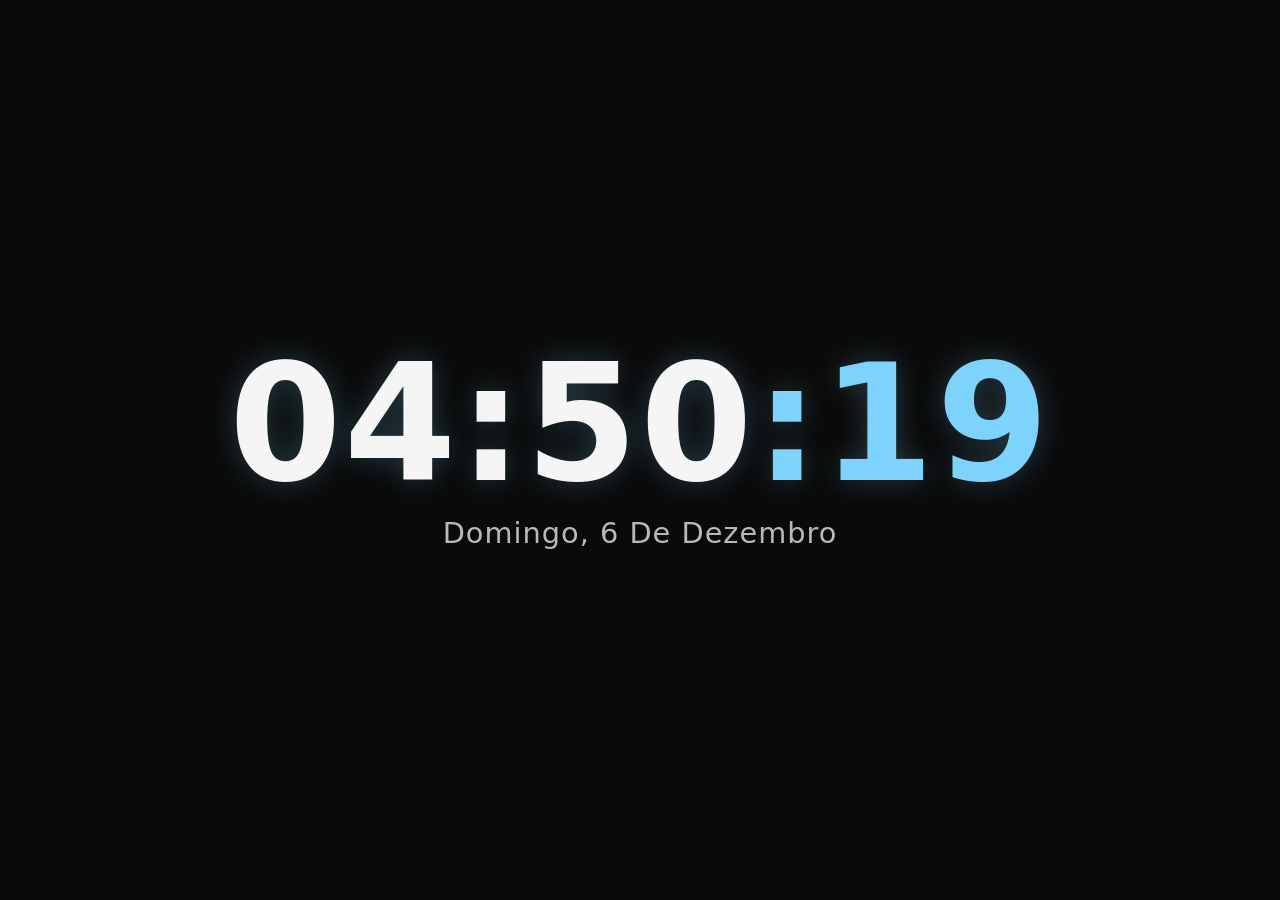
==== commit 76d4c4ce: "atualizacao" ====
--- a/index.html
+++ b/index.html
@@ -229,12 +229,87 @@
   #toolToggleBtns button{ flex:1; padding:8px; border-radius:8px; border:1px solid var(--panel-border); background:rgba(255,255,255,0.08); color:var(--panel-fg); cursor:pointer; font-size:12px; }
   .shortcuts-list{ font-size:12px; opacity:0.7; line-height:1.8; }
   #backupBtns{ display:flex; gap:8px; }
+  .img-group-btns{ display:flex; gap:8px; }
+  .img-group-btns button{ flex:1; padding:9px; border-radius:8px; border:1px solid var(--panel-border); background:rgba(255,255,255,0.08); color:var(--panel-fg); cursor:pointer; font-size:12px; }
+  #time.text-image-fill{
+    background-size:cover; background-position:center; background-repeat:no-repeat;
+    -webkit-background-clip:text; background-clip:text; color:transparent;
+    text-shadow:none;
+  }
+  #time.text-image-fill .accent{ -webkit-background-clip:text; background-clip:text; color:transparent; }
+  #bgImg{ position:fixed; inset:0; width:100%; height:100%; z-index:-2; display:none; }
+  #bgOverlay{ position:fixed; inset:0; z-index:-1; background:#000; opacity:0; pointer-events:none; }
+  #layersContainer{ position:fixed; inset:0; z-index:5; pointer-events:none; }
+  body.edit-mode #layersContainer{ pointer-events:auto; }
+  .layer-img{ position:absolute; cursor:grab; touch-action:none; border-radius:4px; user-select:none; }
+  body.edit-mode .layer-img{ outline:2px dashed var(--accent); outline-offset:2px; }
+  #editModeBtn{
+    position:fixed; top:calc(env(safe-area-inset-top,0px) + 16px); left:16px;
+    width:44px;height:44px;border-radius:50%;
+    border:1px solid var(--panel-border); background:var(--panel-bg); color:var(--panel-fg);
+    display:flex;align-items:center;justify-content:center; cursor:pointer;
+    opacity:0; transition:opacity .25s ease; z-index:20; font-size:18px;
+  }
+  body:hover #editModeBtn, #editModeBtn.show{ opacity:0.85; }
+  #editModeBtn.active{ opacity:1; background:var(--accent); color:#0a0a0a; }
+  #layerToolbar{
+    position:fixed; bottom:20px; left:50%; transform:translateX(-50%);
+    background:var(--panel-bg); border:1px solid var(--panel-border); border-radius:12px;
+    padding:12px 16px; display:none; gap:12px; align-items:center; z-index:50;
+    backdrop-filter:blur(10px); font-family:'Segoe UI', system-ui, sans-serif;
+  }
+  #layerToolbar.open{ display:flex; }
+  #layerToolbar .lt-group{ display:flex; flex-direction:column; align-items:center; font-size:10px; color:var(--panel-fg); opacity:0.8; }
+  #layerToolbar input[type=range]{ width:70px; accent-color:var(--accent); }
+  #layerToolbar button{ background:rgba(255,255,255,0.1); border:none; color:var(--panel-fg); border-radius:6px; padding:8px 10px; cursor:pointer; font-size:13px; }
+  .bg-slider-row{ display:flex; justify-content:space-between; font-size:11px; opacity:0.6; margin-bottom:2px; }
+body.has-bg-image{ background-size:cover; background-position:center; background-repeat:no-repeat; }
+  #bgVignette{ position:fixed; inset:0; z-index:-1; pointer-events:none; background:radial-gradient(ellipse at center, transparent 35%, #000 105%); opacity:0; }
+  #bgGrain{ position:fixed; inset:0; z-index:-1; pointer-events:none; opacity:0; mix-blend-mode:overlay; background-repeat:repeat; }
+  .preset-chips{ display:flex; gap:6px; flex-wrap:wrap; margin-top:8px; }
+  .preset-chip{ padding:6px 10px; font-size:11px; border-radius:20px; border:1px solid var(--panel-border); background:rgba(255,255,255,0.06); color:var(--panel-fg); cursor:pointer; }
+  .preset-chip:hover{ background:var(--accent); color:#0a0a0a; }
+  .mini-toggle-row{ display:flex; gap:8px; margin-top:8px; }
+  .mini-toggle-row button{ flex:1; padding:8px; border-radius:8px; border:1px solid var(--panel-border); background:rgba(255,255,255,0.08); color:var(--panel-fg); cursor:pointer; font-size:12px; }
+  .mini-toggle-row button.on{ background:var(--accent); color:#0a0a0a; }
+  #layerToolbar{ flex-wrap:wrap; max-width:94vw; max-height:70vh; overflow-y:auto; }
+  #layerMoreBtn{ background:rgba(255,255,255,0.15); }
+  .lt-extra{ display:none; width:100%; flex-wrap:wrap; gap:10px; justify-content:center; border-top:1px solid var(--panel-border); margin-top:8px; padding-top:8px; }
+  .lt-extra.open{ display:flex; }
   #backupBtns button{ flex:1; padding:9px; border-radius:8px; border:1px solid var(--panel-border); background:rgba(255,255,255,0.08); color:var(--panel-fg); cursor:pointer; font-size:13px; }
 </style>
 </head>
 <body>
 
+<img id="bgImg" alt="">
+<div id="bgOverlay"></div>
+<div id="bgVignette"></div>
+<div id="bgGrain"></div>
+<div id="layersContainer"></div>
 <div id="overlay"></div>
+
+<button id="editModeBtn" title="Editar imagens na tela">🖼</button>
+
+<div id="layerToolbar">
+  <div class="lt-group">Tamanho<input type="range" id="layerScale" min="40" max="900" value="200"></div>
+  <div class="lt-group">Girar<input type="range" id="layerRotation" min="0" max="360" value="0"></div>
+  <div class="lt-group">Opacidade<input type="range" id="layerOpacity" min="10" max="100" value="100"></div>
+  <button id="layerMoreBtn">⋯</button>
+  <button id="layerFront">Frente</button>
+  <button id="layerDelete">Excluir</button>
+  <div class="lt-extra" id="layerExtra">
+    <div class="lt-group">Brilho<input type="range" id="lyBrightness" min="30" max="170" value="100"></div>
+    <div class="lt-group">Contraste<input type="range" id="lyContrast" min="30" max="170" value="100"></div>
+    <div class="lt-group">Saturação<input type="range" id="lySaturate" min="0" max="200" value="100"></div>
+    <div class="lt-group">Matiz<input type="range" id="lyHue" min="0" max="360" value="0"></div>
+    <div class="lt-group">P&B<input type="range" id="lyGray" min="0" max="100" value="0"></div>
+    <div class="lt-group">Sépia<input type="range" id="lySepia" min="0" max="100" value="0"></div>
+    <div class="lt-group">Desfoque<input type="range" id="lyBlur" min="0" max="15" value="0"></div>
+    <div class="lt-group">Moldura<input type="range" id="lyBorder" min="0" max="20" value="0"></div>
+    <div class="lt-group">Cantos<input type="range" id="lyRadius" min="0" max="50" value="0"></div>
+    <button id="lyInvert">Inverter cores</button>
+  </div>
+</div>
 
 <button id="fsBtn" title="Tela cheia (F)">⛶</button>
 <button id="gearBtn" title="Personalizar">⚙</button>
@@ -387,6 +462,91 @@
   </div>
 
   <div class="group">
+    <label>Imagem de fundo</label>
+    <input type="file" id="bgImageInput" accept="image/*" style="display:none;">
+    <div class="img-group-btns">
+      <button id="bgImageChoose">Escolher</button>
+      <button id="bgImageRemove">Remover</button>
+    </div>
+    <div id="bgImageMsg" style="font-size:12px;opacity:0.6;margin-top:6px;"></div>
+  </div>
+
+  <div class="group">
+    <label>Ajustes da imagem de fundo</label>
+    <div class="bg-slider-row"><span>Brilho</span><span id="vBrightness">100%</span></div>
+    <input type="range" id="bgBrightness" min="30" max="170" value="100">
+    <div class="bg-slider-row"><span>Contraste</span><span id="vContrast">100%</span></div>
+    <input type="range" id="bgContrast" min="30" max="170" value="100">
+    <div class="bg-slider-row"><span>Saturação</span><span id="vSaturate">100%</span></div>
+    <input type="range" id="bgSaturate" min="0" max="200" value="100">
+    <div class="bg-slider-row"><span>Desfoque</span><span id="vBlur">0px</span></div>
+    <input type="range" id="bgBlur" min="0" max="20" value="0">
+    <div class="bg-slider-row"><span>Escurecer</span><span id="vOverlay">35%</span></div>
+    <input type="range" id="bgOverlayRange" min="0" max="85" value="35">
+    <div class="bg-slider-row"><span>Posição horizontal</span><span id="vPosX">50%</span></div>
+    <input type="range" id="bgPosX" min="0" max="100" value="50">
+    <div class="bg-slider-row"><span>Posição vertical</span><span id="vPosY">50%</span></div>
+    <input type="range" id="bgPosY" min="0" max="100" value="50">
+    <label style="margin-top:6px;">Ajuste</label>
+    <select id="bgFit">
+      <option value="cover">Cobrir a tela</option>
+      <option value="contain">Conter (mostrar tudo)</option>
+      <option value="fill">Esticar</option>
+    </select>
+
+    <div class="bg-slider-row" style="margin-top:10px;"><span>Matiz</span><span id="vHue">0°</span></div>
+    <input type="range" id="bgHue" min="0" max="360" value="0">
+    <div class="bg-slider-row"><span>Preto e branco</span><span id="vGray">0%</span></div>
+    <input type="range" id="bgGray" min="0" max="100" value="0">
+    <div class="bg-slider-row"><span>Sépia</span><span id="vSepia">0%</span></div>
+    <input type="range" id="bgSepia" min="0" max="100" value="0">
+    <div class="bg-slider-row"><span>Vinheta</span><span id="vVignette">0%</span></div>
+    <input type="range" id="bgVignetteRange" min="0" max="100" value="0">
+    <div class="bg-slider-row"><span>Grão</span><span id="vGrain">0%</span></div>
+    <input type="range" id="bgGrainRange" min="0" max="100" value="0">
+    <div class="bg-slider-row"><span>Zoom</span><span id="vZoom">100%</span></div>
+    <input type="range" id="bgZoom" min="100" max="300" value="100">
+    <div class="bg-slider-row"><span>Girar</span><span id="vRotate">0°</span></div>
+    <input type="range" id="bgRotate" min="0" max="360" value="0">
+
+    <div class="mini-toggle-row">
+      <button id="bgInvert">Inverter cores</button>
+      <button id="bgFlipH">Espelhar H</button>
+      <button id="bgFlipV">Espelhar V</button>
+    </div>
+
+    <label style="margin-top:10px;">Filtros prontos</label>
+    <div class="preset-chips">
+      <span class="preset-chip" data-preset="none">Nenhum</span>
+      <span class="preset-chip" data-preset="bw">P&B</span>
+      <span class="preset-chip" data-preset="vintage">Vintage</span>
+      <span class="preset-chip" data-preset="warm">Quente</span>
+      <span class="preset-chip" data-preset="cool">Frio</span>
+      <span class="preset-chip" data-preset="dramatic">Dramático</span>
+      <span class="preset-chip" data-preset="faded">Desbotado</span>
+      <span class="preset-chip" data-preset="cinema">Cinema</span>
+      <span class="preset-chip" data-preset="polaroid">Polaroid</span>
+    </div>
+  </div>
+
+  <div class="group">
+    <label>Imagens soltas na tela</label>
+    <input type="file" id="layerImageInput" accept="image/*" style="display:none;">
+    <button id="addLayerBtn" style="width:100%;padding:10px;border-radius:8px;border:1px solid var(--panel-border);background:rgba(255,255,255,0.08);color:var(--panel-fg);font-weight:600;cursor:pointer;font-size:14px;">+ Adicionar imagem</button>
+    <div style="font-size:12px;opacity:0.6;margin-top:8px;">Toque no ícone 🖼 (canto superior esquerdo) pra ativar o modo de edição: aí é só arrastar a imagem, e usar a barrinha que aparece embaixo pra redimensionar, girar e ajustar opacidade. Pode adicionar quantas quiser.</div>
+  </div>
+
+  <div class="group">
+    <label>Imagem dentro dos números</label>
+    <input type="file" id="textImageInput" accept="image/*" style="display:none;">
+    <div class="img-group-btns">
+      <button id="textImageChoose">Escolher</button>
+      <button id="textImageRemove">Remover</button>
+    </div>
+    <div id="textImageMsg" style="font-size:12px;opacity:0.6;margin-top:6px;"></div>
+  </div>
+
+  <div class="group">
     <label>Backup</label>
     <div id="backupBtns">
       <button id="exportBtn">Exportar</button>
@@ -429,7 +589,11 @@
     fmt24:'24', showSeconds:true, showDate:true, accentSeconds:true,
     accent:'#7dd3fc', theme:'dark', bg:'#0a0a0a', fg:'#f5f5f5',
     font:"'Segoe UI', system-ui, sans-serif", locale:'pt-BR', useCustomColors:false,
-    scale:100, mode:'digital', tz1:'', tz2:'', dynamicWallpaper:false
+    scale:100, mode:'digital', tz1:'', tz2:'', dynamicWallpaper:false,
+    bgImage:'', textImage:'',
+    bgFilter:{brightness:100, contrast:100, saturate:100, blur:0, overlay:35, fit:'cover', posX:50, posY:50,
+      hue:0, gray:0, sepia:0, vignette:0, grain:0, zoom:100, rotate:0, invert:0, flipH:false, flipV:false},
+    layers:[]
   };
 
   let state = {...defaults};
@@ -493,6 +657,21 @@
     $('toggleWallpaper').classList.toggle('on', state.dynamicWallpaper);
     document.getElementById('time').style.display = state.mode==='analog' ? 'none' : '';
     document.getElementById('analogClock').style.display = state.mode==='analog' ? 'block' : 'none';
+
+    applyBgImage();
+    syncBgControls();
+    renderLayers();
+    $('bgImageMsg').textContent = state.bgImage ? 'Imagem definida ✓' : 'Nenhuma imagem definida.';
+
+    if(state.textImage){
+      timeEl.style.backgroundImage = `url(${state.textImage})`;
+      timeEl.classList.add('text-image-fill');
+    } else {
+      timeEl.style.backgroundImage = '';
+      timeEl.classList.remove('text-image-fill');
+    }
+    $('textImageMsg').textContent = state.textImage ? 'Imagem definida ✓' : 'Nenhuma imagem definida.';
+
     buildSwatches();
   }
 
@@ -866,6 +1045,310 @@
   document.addEventListener('keydown', e=>{
     if(e.key.toLowerCase()==='p' && !panel.contains(document.activeElement)) togglePip();
   });
+
+  // ---------- Imagem de fundo / imagem dentro do texto ----------
+  function resizeImageFile(file, maxDim, quality){
+    return new Promise((resolve, reject)=>{
+      const img = new Image();
+      const reader = new FileReader();
+      reader.onload = ()=>{
+        img.onload = ()=>{
+          let w = img.width, h = img.height;
+          if(w > h && w > maxDim){ h = h*(maxDim/w); w = maxDim; }
+          else if(h > maxDim){ w = w*(maxDim/h); h = maxDim; }
+          const cv = document.createElement('canvas');
+          cv.width = w; cv.height = h;
+          cv.getContext('2d').drawImage(img, 0, 0, w, h);
+          resolve(cv.toDataURL('image/jpeg', quality));
+        };
+        img.onerror = reject;
+        img.src = reader.result;
+      };
+      reader.onerror = reject;
+      reader.readAsDataURL(file);
+    });
+  }
+
+  $('bgImageChoose').onclick = ()=> $('bgImageInput').click();
+  $('bgImageInput').onchange = async e=>{
+    const file = e.target.files[0]; if(!file) return;
+    $('bgImageMsg').textContent = 'Processando...';
+    try{
+      state.bgImage = await resizeImageFile(file, 1600, 0.75);
+      applyState(); save();
+    }catch(err){ $('bgImageMsg').textContent = 'Não foi possível carregar essa imagem.'; }
+  };
+  $('bgImageRemove').onclick = ()=>{ state.bgImage=''; applyState(); save(); };
+
+  $('textImageChoose').onclick = ()=> $('textImageInput').click();
+  $('textImageInput').onchange = async e=>{
+    const file = e.target.files[0]; if(!file) return;
+    $('textImageMsg').textContent = 'Processando...';
+    try{
+      state.textImage = await resizeImageFile(file, 900, 0.8);
+      applyState(); save();
+    }catch(err){ $('textImageMsg').textContent = 'Não foi possível carregar essa imagem.'; }
+  };
+  $('textImageRemove').onclick = ()=>{ state.textImage=''; applyState(); save(); };
+
+  // ---------- Filtros da imagem de fundo ----------
+  function filterCss(f){
+    return `brightness(${f.brightness}%) contrast(${f.contrast}%) saturate(${f.saturate}%) hue-rotate(${f.hue}deg) grayscale(${f.gray}%) sepia(${f.sepia}%) blur(${f.blur}px) invert(${f.invert}%)`;
+  }
+
+  // Textura de grão gerada uma vez localmente (sem download)
+  let grainDataUrl = null;
+  function getGrainDataUrl(){
+    if(grainDataUrl) return grainDataUrl;
+    const cv = document.createElement('canvas'); cv.width=140; cv.height=140;
+    const cx = cv.getContext('2d');
+    const id = cx.createImageData(140,140);
+    for(let i=0;i<id.data.length;i+=4){
+      const v = Math.random()*255;
+      id.data[i]=v; id.data[i+1]=v; id.data[i+2]=v; id.data[i+3]=255;
+    }
+    cx.putImageData(id,0,0);
+    grainDataUrl = cv.toDataURL('image/png');
+    return grainDataUrl;
+  }
+
+  function applyBgImage(){
+    const f = state.bgFilter;
+    const img = $('bgImg');
+    if(state.bgImage){
+      img.src = state.bgImage;
+      img.style.display = 'block';
+      img.style.objectFit = f.fit;
+      img.style.objectPosition = f.posX+'% '+f.posY+'%';
+      img.style.filter = filterCss(f);
+      img.style.transform = `scale(${(f.zoom/100)*(f.flipH?-1:1)}, ${(f.zoom/100)*(f.flipV?-1:1)}) rotate(${f.rotate}deg)`;
+      img.style.transformOrigin = 'center center';
+      $('bgOverlay').style.opacity = f.overlay/100;
+      $('bgVignette').style.opacity = f.vignette/100;
+      const grainEl = $('bgGrain');
+      grainEl.style.backgroundImage = `url(${getGrainDataUrl()})`;
+      grainEl.style.opacity = f.grain/100 * 0.5;
+    } else {
+      img.style.display = 'none';
+      $('bgOverlay').style.opacity = 0;
+      $('bgVignette').style.opacity = 0;
+      $('bgGrain').style.opacity = 0;
+    }
+  }
+  function syncBgControls(){
+    const f = state.bgFilter;
+    $('bgBrightness').value=f.brightness; $('vBrightness').textContent=f.brightness+'%';
+    $('bgContrast').value=f.contrast; $('vContrast').textContent=f.contrast+'%';
+    $('bgSaturate').value=f.saturate; $('vSaturate').textContent=f.saturate+'%';
+    $('bgBlur').value=f.blur; $('vBlur').textContent=f.blur+'px';
+    $('bgOverlayRange').value=f.overlay; $('vOverlay').textContent=f.overlay+'%';
+    $('bgPosX').value=f.posX; $('vPosX').textContent=f.posX+'%';
+    $('bgPosY').value=f.posY; $('vPosY').textContent=f.posY+'%';
+    $('bgFit').value=f.fit;
+    $('bgHue').value=f.hue; $('vHue').textContent=f.hue+'°';
+    $('bgGray').value=f.gray; $('vGray').textContent=f.gray+'%';
+    $('bgSepia').value=f.sepia; $('vSepia').textContent=f.sepia+'%';
+    $('bgVignetteRange').value=f.vignette; $('vVignette').textContent=f.vignette+'%';
+    $('bgGrainRange').value=f.grain; $('vGrain').textContent=f.grain+'%';
+    $('bgZoom').value=f.zoom; $('vZoom').textContent=f.zoom+'%';
+    $('bgRotate').value=f.rotate; $('vRotate').textContent=f.rotate+'°';
+    $('bgInvert').classList.toggle('on', f.invert>0);
+    $('bgFlipH').classList.toggle('on', f.flipH);
+    $('bgFlipV').classList.toggle('on', f.flipV);
+  }
+  const bgSliderMap = {
+    bgBrightness:['brightness','vBrightness','%'], bgContrast:['contrast','vContrast','%'],
+    bgSaturate:['saturate','vSaturate','%'], bgBlur:['blur','vBlur','px'],
+    bgOverlayRange:['overlay','vOverlay','%'], bgPosX:['posX','vPosX','%'], bgPosY:['posY','vPosY','%']
+  };
+  Object.keys(bgSliderMap).forEach(id=>{
+    const [key, out, unit] = bgSliderMap[id];
+    $(id).oninput = e=>{
+      state.bgFilter[key] = parseInt(e.target.value,10);
+      $(out).textContent = e.target.value+unit;
+      applyBgImage();
+    };
+    $(id).onchange = ()=> save();
+  });
+  $('bgFit').onchange = e=>{ state.bgFilter.fit=e.target.value; applyBgImage(); save(); };
+
+  const bgSliderMap2 = {
+    bgHue:['hue','vHue','°'], bgGray:['gray','vGray','%'], bgSepia:['sepia','vSepia','%'],
+    bgVignetteRange:['vignette','vVignette','%'], bgGrainRange:['grain','vGrain','%'],
+    bgZoom:['zoom','vZoom','%'], bgRotate:['rotate','vRotate','°']
+  };
+  Object.keys(bgSliderMap2).forEach(id=>{
+    const [key, out, unit] = bgSliderMap2[id];
+    $(id).oninput = e=>{
+      state.bgFilter[key] = parseInt(e.target.value,10);
+      $(out).textContent = e.target.value+unit;
+      applyBgImage();
+    };
+    $(id).onchange = ()=> save();
+  });
+  $('bgInvert').onclick = ()=>{ state.bgFilter.invert = state.bgFilter.invert>0?0:100; applyBgImage(); syncBgControls(); save(); };
+  $('bgFlipH').onclick = ()=>{ state.bgFilter.flipH = !state.bgFilter.flipH; applyBgImage(); syncBgControls(); save(); };
+  $('bgFlipV').onclick = ()=>{ state.bgFilter.flipV = !state.bgFilter.flipV; applyBgImage(); syncBgControls(); save(); };
+
+  const bgPresets = {
+    none:   {brightness:100,contrast:100,saturate:100,hue:0,gray:0,sepia:0,vignette:0,grain:0,overlay:35},
+    bw:     {gray:100,contrast:115},
+    vintage:{sepia:35,contrast:95,saturate:85,vignette:30,grain:20},
+    warm:   {saturate:120,brightness:106,sepia:12,hue:352},
+    cool:   {saturate:105,brightness:100,hue:12,contrast:105},
+    dramatic:{contrast:140,saturate:70,vignette:45},
+    faded:  {contrast:80,saturate:70,brightness:112,overlay:12},
+    cinema: {contrast:115,saturate:90,sepia:10,vignette:35},
+    polaroid:{sepia:20,contrast:95,saturate:112,vignette:15,grain:15}
+  };
+  document.querySelectorAll('.preset-chip').forEach(chip=>{
+    chip.onclick = ()=>{
+      const p = bgPresets[chip.dataset.preset];
+      state.bgFilter = {...defaults.bgFilter, ...p};
+      applyBgImage(); syncBgControls(); save();
+    };
+  });
+
+  // ---------- Imagens soltas (camadas arrastáveis) ----------
+  const layersContainer = $('layersContainer');
+  const editModeBtn = $('editModeBtn');
+  const layerToolbar = $('layerToolbar');
+  let selectedLayerId = null;
+
+  function renderLayers(){
+    layersContainer.innerHTML = '';
+    state.layers.forEach(layer=>{
+      const el = document.createElement('img');
+      el.src = layer.src;
+      el.className = 'layer-img';
+      el.dataset.id = layer.id;
+      el.style.left = layer.x+'%';
+      el.style.top = layer.y+'%';
+      el.style.width = layer.scale+'px';
+      el.style.transform = `translate(-50%,-50%) rotate(${layer.rotation}deg)`;
+      el.style.opacity = layer.opacity/100;
+      el.style.zIndex = layer.z;
+      el.style.filter = filterCss(layer.filters);
+      el.style.border = layer.borderW ? `${layer.borderW}px solid #fff` : 'none';
+      el.style.borderRadius = (layer.borderRadius||0)+'%';
+      layersContainer.appendChild(el);
+    });
+  }
+
+  function selectLayer(id){
+    selectedLayerId = id;
+    const layer = state.layers.find(l=>l.id===id);
+    if(!layer){ layerToolbar.classList.remove('open'); return; }
+    layerToolbar.classList.add('open');
+    $('layerScale').value = layer.scale;
+    $('layerRotation').value = layer.rotation;
+    $('layerOpacity').value = layer.opacity;
+    const f = layer.filters;
+    $('lyBrightness').value=f.brightness; $('lyContrast').value=f.contrast; $('lySaturate').value=f.saturate;
+    $('lyHue').value=f.hue; $('lyGray').value=f.gray; $('lySepia').value=f.sepia; $('lyBlur').value=f.blur;
+    $('lyBorder').value=layer.borderW; $('lyRadius').value=layer.borderRadius;
+    $('lyInvert').classList.toggle('on', f.invert>0);
+  }
+
+  let dragInfo = null;
+  layersContainer.addEventListener('pointerdown', e=>{
+    if(!document.body.classList.contains('edit-mode')) return;
+    const el = e.target.closest('.layer-img');
+    if(!el) return;
+    selectLayer(el.dataset.id);
+    dragInfo = {id: el.dataset.id, startX:e.clientX, startY:e.clientY};
+    el.setPointerCapture(e.pointerId);
+  });
+  layersContainer.addEventListener('pointermove', e=>{
+    if(!dragInfo) return;
+    const layer = state.layers.find(l=>l.id===dragInfo.id);
+    if(!layer) return;
+    const dxPct = (e.clientX-dragInfo.startX)/window.innerWidth*100;
+    const dyPct = (e.clientY-dragInfo.startY)/window.innerHeight*100;
+    layer.x = Math.min(100, Math.max(0, layer.x+dxPct));
+    layer.y = Math.min(100, Math.max(0, layer.y+dyPct));
+    dragInfo.startX = e.clientX; dragInfo.startY = e.clientY;
+    renderLayers();
+  });
+  layersContainer.addEventListener('pointerup', ()=>{ if(dragInfo){ dragInfo=null; save(); } });
+
+  editModeBtn.onclick = ()=>{
+    document.body.classList.toggle('edit-mode');
+    editModeBtn.classList.toggle('active');
+    if(!document.body.classList.contains('edit-mode')){ layerToolbar.classList.remove('open'); selectedLayerId=null; }
+  };
+
+  $('addLayerBtn').onclick = ()=> $('layerImageInput').click();
+  $('layerImageInput').onchange = async e=>{
+    const file = e.target.files[0]; if(!file) return;
+    try{
+      const src = await resizeImageFile(file, 900, 0.85);
+      const maxZ = state.layers.reduce((m,l)=>Math.max(m,l.z),0);
+      state.layers.push({id:Date.now().toString(), src, x:50, y:50, scale:220, rotation:0, opacity:100, z:maxZ+1,
+        filters:{brightness:100,contrast:100,saturate:100,hue:0,gray:0,sepia:0,blur:0,invert:0}, borderW:0, borderRadius:0});
+      if(!document.body.classList.contains('edit-mode')) editModeBtn.click();
+      applyState(); save();
+    }catch(err){}
+  };
+
+  ['layerScale','layerRotation','layerOpacity'].forEach(id=>{
+    $(id).oninput = e=>{
+      const layer = state.layers.find(l=>l.id===selectedLayerId);
+      if(!layer) return;
+      const prop = id==='layerScale'?'scale':id==='layerRotation'?'rotation':'opacity';
+      layer[prop] = parseInt(e.target.value,10);
+      renderLayers();
+    };
+    $(id).onchange = ()=> save();
+  });
+  $('layerFront').onclick = ()=>{
+    const layer = state.layers.find(l=>l.id===selectedLayerId);
+    if(!layer) return;
+    const maxZ = state.layers.reduce((m,l)=>Math.max(m,l.z),0);
+    layer.z = maxZ+1; renderLayers(); save();
+  };
+  $('layerDelete').onclick = ()=>{
+    state.layers = state.layers.filter(l=>l.id!==selectedLayerId);
+    selectedLayerId=null; layerToolbar.classList.remove('open');
+    renderLayers(); save();
+  };
+
+  $('layerMoreBtn').onclick = ()=> $('layerExtra').classList.toggle('open');
+
+  const laySliderMap = {
+    lyBrightness:'brightness', lyContrast:'contrast', lySaturate:'saturate',
+    lyHue:'hue', lyGray:'gray', lySepia:'sepia', lyBlur:'blur'
+  };
+  Object.keys(laySliderMap).forEach(id=>{
+    $(id).oninput = e=>{
+      const layer = state.layers.find(l=>l.id===selectedLayerId);
+      if(!layer) return;
+      layer.filters[laySliderMap[id]] = parseInt(e.target.value,10);
+      renderLayers();
+    };
+    $(id).onchange = ()=> save();
+  });
+  $('lyBorder').oninput = e=>{
+    const layer = state.layers.find(l=>l.id===selectedLayerId);
+    if(!layer) return;
+    layer.borderW = parseInt(e.target.value,10);
+    renderLayers();
+  };
+  $('lyBorder').onchange = ()=> save();
+  $('lyRadius').oninput = e=>{
+    const layer = state.layers.find(l=>l.id===selectedLayerId);
+    if(!layer) return;
+    layer.borderRadius = parseInt(e.target.value,10);
+    renderLayers();
+  };
+  $('lyRadius').onchange = ()=> save();
+  $('lyInvert').onclick = ()=>{
+    const layer = state.layers.find(l=>l.id===selectedLayerId);
+    if(!layer) return;
+    layer.filters.invert = layer.filters.invert>0?0:100;
+    $('lyInvert').classList.toggle('on', layer.filters.invert>0);
+    renderLayers(); save();
+  };
 })();
 </script>
 </body>
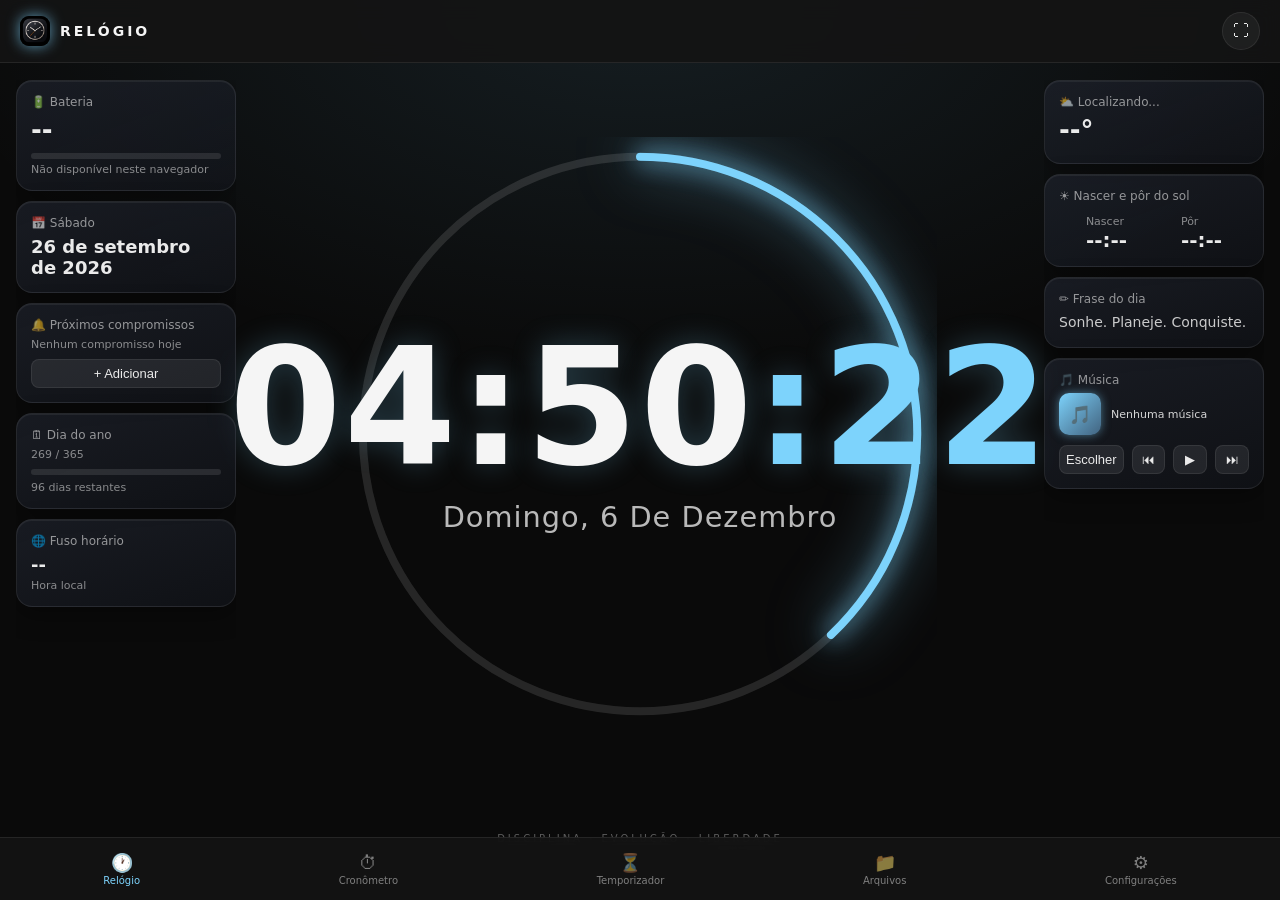
==== commit af508ec4: "adiciona capa de album animada no player de musica" ====
--- a/index.html
+++ b/index.html
@@ -33,6 +33,7 @@
   }
   body{
     background:var(--bg);
+    background-image:radial-gradient(ellipse 80% 60% at 50% 0%, color-mix(in srgb, var(--accent) 10%, transparent), transparent 70%);
     color:var(--fg);
     display:flex;
     align-items:center;
@@ -42,12 +43,37 @@
     font-family:var(--font-clock);
     -webkit-user-select:none;
     user-select:none;
+    padding-top:calc(64px + env(safe-area-inset-top,0px));
+    padding-bottom:calc(96px + env(safe-area-inset-bottom,0px));
   }
 
   #clockWrap{
     text-align:center;
     cursor:pointer;
-  }
+    position:relative;
+  }
+  #progressRing{
+    position:absolute; top:50%; left:50%; transform:translate(-50%,-50%);
+    width:min(75vw,66vh); height:min(75vw,66vh);
+    pointer-events:none; z-index:0;
+  }
+  #ringProgress{ filter:drop-shadow(0 0 6px var(--accent)) drop-shadow(0 0 14px color-mix(in srgb, var(--accent) 60%, transparent)); }
+  #progressRing + #time{ position:relative; z-index:1; }
+  #bottomNav{
+    position:fixed; bottom:0; left:0; right:0;
+    display:flex; justify-content:space-around;
+    background:var(--panel-bg); border-top:1px solid var(--panel-border);
+    padding:8px 4px calc(8px + env(safe-area-inset-bottom,0px));
+    z-index:15; backdrop-filter:blur(10px);
+  }
+  .nav-item{
+    background:none; border:none; color:var(--panel-fg); opacity:0.5;
+    display:flex; flex-direction:column; align-items:center; gap:2px;
+    font-size:10px; cursor:pointer; padding:6px 12px; border-radius:10px;
+    font-family:'Segoe UI', system-ui, sans-serif;
+  }
+  .nav-item.active{ opacity:1; color:var(--accent); }
+  .nav-icon{ font-size:18px; }
   #time{
     font-size:calc(min(20vw,18vh) * var(--clock-scale, 1));
     font-weight:700;
@@ -71,44 +97,66 @@
     vertical-align:baseline;
   }
 
-  /* Toggle button to open settings */
-  #gearBtn{
-    position:fixed;
-    top:calc(env(safe-area-inset-top,0px) + 16px);
-    right:16px;
-    width:44px;height:44px;
-    border-radius:50%;
-    border:1px solid var(--panel-border);
-    background:var(--panel-bg);
-    color:var(--panel-fg);
-    display:flex;align-items:center;justify-content:center;
-    cursor:pointer;
-    opacity:0;
-    transition:opacity .25s ease, transform .2s ease;
-    z-index:20;
-    font-size:20px;
-  }
-  body:hover #gearBtn, #gearBtn:focus, #gearBtn.show{ opacity:0.85; }
-  #gearBtn:hover{ transform:rotate(25deg); opacity:1; }
-
-  #fsBtn{
-    position:fixed;
-    top:calc(env(safe-area-inset-top,0px) + 16px);
-    right:70px;
-    width:44px;height:44px;
-    border-radius:50%;
-    border:1px solid var(--panel-border);
-    background:var(--panel-bg);
-    color:var(--panel-fg);
-    display:flex;align-items:center;justify-content:center;
-    cursor:pointer;
-    opacity:0;
-    transition:opacity .25s ease;
-    z-index:20;
-    font-size:18px;
-  }
-  body:hover #fsBtn, #fsBtn.show{ opacity:0.85; }
-  #fsBtn:hover{ opacity:1; }
+  /* Cabeçalho */
+  #topBar{
+    position:fixed; top:0; left:0; right:0; z-index:25;
+    display:flex; align-items:center; gap:16px;
+    padding:12px 20px; padding-top:calc(12px + env(safe-area-inset-top,0px));
+    background:var(--panel-bg); border-bottom:1px solid var(--panel-border);
+    backdrop-filter:blur(10px); font-family:'Segoe UI', system-ui, sans-serif;
+  }
+  .brand{ display:flex; align-items:center; gap:10px; font-weight:700; font-size:14px; letter-spacing:3px; color:var(--fg); white-space:nowrap; flex:1; }
+  .logo-img{
+    width:30px;height:30px;border-radius:9px; object-fit:cover;
+    box-shadow:0 0 14px color-mix(in srgb, var(--accent) 70%, transparent);
+  }
+  .top-icons{ display:flex; gap:8px; }
+  .top-icons button{
+    width:38px;height:38px;border-radius:50%;
+    border:1px solid var(--panel-border); background:rgba(255,255,255,0.05);
+    color:var(--panel-fg); cursor:pointer; font-size:16px;
+    display:flex;align-items:center;justify-content:center; flex-shrink:0;
+    transition:background .2s ease, transform .2s ease;
+  }
+  .top-icons button:hover{ background:color-mix(in srgb, var(--accent) 25%, transparent); }
+  #gearBtn:hover{ transform:rotate(25deg); }
+
+  /* Painel de cards (dashboard) */
+  #dashGrid{
+    position:fixed; top:calc(64px + env(safe-area-inset-top,0px)); bottom:60px; left:0; right:0;
+    display:flex; justify-content:space-between; padding:16px; gap:16px;
+    pointer-events:none; z-index:2; overflow:hidden;
+  }
+  #dashLeft, #dashRight{ display:flex; flex-direction:column; gap:10px; width:clamp(150px, 22vw, 220px); overflow-y:auto; pointer-events:auto; }
+  #dashLeft{ align-items:flex-start; } #dashRight{ align-items:flex-end; margin-left:auto; }
+  .dash-card{
+    background:linear-gradient(160deg, rgba(30,34,44,0.72), rgba(20,23,30,0.6));
+    border:1px solid rgba(255,255,255,0.08);
+    border-radius:16px;
+    padding:clamp(8px,1.5vw,14px); width:100%; font-family:'Segoe UI', system-ui, sans-serif;
+    box-shadow:0 8px 24px rgba(0,0,0,0.35), inset 0 1px 0 rgba(255,255,255,0.06);
+  }
+  .dc-title{ font-size:clamp(10px,1.1vw,12px); opacity:0.6; margin-bottom:6px; color:var(--panel-fg); }
+  .dc-big{ font-size:clamp(16px,2.4vw,26px); font-weight:700; color:var(--panel-fg); }
+  .dc-sub{ font-size:clamp(9px,1vw,11px); opacity:0.55; color:var(--panel-fg); margin-top:4px; }
+  .dc-bar{ height:6px; border-radius:4px; background:rgba(255,255,255,0.1); margin-top:8px; overflow:hidden; }
+  .dc-bar-fill{ height:100%; background:var(--accent); width:0%; }
+  .dc-btn{ flex:1; padding:6px; border-radius:8px; border:1px solid var(--panel-border); background:rgba(255,255,255,0.08); color:var(--panel-fg); cursor:pointer; font-size:13px; }
+  #musicCover{
+    width:42px; height:42px; border-radius:10px; flex-shrink:0;
+    background:linear-gradient(135deg, var(--accent), color-mix(in srgb, var(--accent) 40%, #1a1a2e));
+    display:flex; align-items:center; justify-content:center; font-size:18px;
+    box-shadow:0 0 10px color-mix(in srgb, var(--accent) 50%, transparent);
+  }
+  @keyframes spin{ from{transform:rotate(0deg);} to{transform:rotate(360deg);} }
+  #dashFooter{
+    position:fixed; bottom:56px; left:0; right:0; text-align:center;
+    font-size:10px; letter-spacing:3px; opacity:0.35; z-index:2;
+    font-family:'Segoe UI', system-ui, sans-serif; pointer-events:none;
+  }
+  @media (max-width: 480px){
+    #dashLeft, #dashRight{ display:none; }
+  }
 
   /* Settings panel */
   #panel{
@@ -210,10 +258,10 @@
   #analogClock .sec{ stroke:var(--accent); }
 
   #toolWidget{
-    position:fixed; bottom:20px; left:20px;
+    position:fixed; top:50%; left:50%; transform:translate(-50%,-50%);
     background:var(--panel-bg); color:var(--panel-fg);
-    border:1px solid var(--panel-border); border-radius:14px;
-    padding:16px; width:230px; z-index:40;
+    border:1px solid var(--panel-border); border-radius:20px;
+    padding:28px; width:300px; max-width:88vw; z-index:40;
     font-family:'Segoe UI', system-ui, sans-serif;
     display:none; backdrop-filter:blur(10px);
   }
@@ -223,7 +271,7 @@
   .tool-tab.active{ opacity:1; background:var(--accent); color:#0a0a0a; }
   .tool-pane input[type=time], .tool-pane input[type=number]{ width:100%; padding:6px; border-radius:6px; border:1px solid var(--panel-border); background:rgba(255,255,255,0.06); color:var(--panel-fg); margin-bottom:8px; }
   .tool-pane button{ padding:6px 10px; border-radius:6px; border:1px solid var(--panel-border); background:rgba(255,255,255,0.08); color:var(--panel-fg); cursor:pointer; font-size:12px; margin-right:6px; }
-  .tool-big-display{ font-size:22px; font-variant-numeric:tabular-nums; text-align:center; margin:6px 0 10px; }
+  .tool-big-display{ font-size:42px; font-weight:700; font-variant-numeric:tabular-nums; text-align:center; margin:12px 0 16px; }
   #toolClose{ position:absolute; top:8px; right:10px; background:none; border:none; color:var(--panel-fg); opacity:0.5; cursor:pointer; font-size:14px; }
   #toolToggleBtns{ display:flex; gap:8px; margin-top:6px; }
   #toolToggleBtns button{ flex:1; padding:8px; border-radius:8px; border:1px solid var(--panel-border); background:rgba(255,255,255,0.08); color:var(--panel-fg); cursor:pointer; font-size:12px; }
@@ -243,15 +291,7 @@
   body.edit-mode #layersContainer{ pointer-events:auto; }
   .layer-img{ position:absolute; cursor:grab; touch-action:none; border-radius:4px; user-select:none; }
   body.edit-mode .layer-img{ outline:2px dashed var(--accent); outline-offset:2px; }
-  #editModeBtn{
-    position:fixed; top:calc(env(safe-area-inset-top,0px) + 16px); left:16px;
-    width:44px;height:44px;border-radius:50%;
-    border:1px solid var(--panel-border); background:var(--panel-bg); color:var(--panel-fg);
-    display:flex;align-items:center;justify-content:center; cursor:pointer;
-    opacity:0; transition:opacity .25s ease; z-index:20; font-size:18px;
-  }
-  body:hover #editModeBtn, #editModeBtn.show{ opacity:0.85; }
-  #editModeBtn.active{ opacity:1; background:var(--accent); color:#0a0a0a; }
+  #editModeBtn.active{ background:var(--accent); color:#0a0a0a; }
   #layerToolbar{
     position:fixed; bottom:20px; left:50%; transform:translateX(-50%);
     background:var(--panel-bg); border:1px solid var(--panel-border); border-radius:12px;
@@ -288,7 +328,14 @@
 <div id="layersContainer"></div>
 <div id="overlay"></div>
 
-<button id="editModeBtn" title="Editar imagens na tela">🖼</button>
+<header id="topBar">
+  <div class="brand"><img class="logo-img" src="icon-192.png" alt="Relógio"><span class="brand-name">RELÓGIO</span></div>
+  <div class="top-icons">
+    <button id="alarmIconBtn" title="Despertador" style="display:none;">⏰</button>
+    <button id="gearBtn" title="Personalizar" style="display:none;">⚙</button>
+    <button id="fsBtn" title="Tela cheia (F)">⛶</button>
+  </div>
+</header>
 
 <div id="layerToolbar">
   <div class="lt-group">Tamanho<input type="range" id="layerScale" min="40" max="900" value="200"></div>
@@ -311,10 +358,87 @@
   </div>
 </div>
 
-<button id="fsBtn" title="Tela cheia (F)">⛶</button>
-<button id="gearBtn" title="Personalizar">⚙</button>
+<div id="dashGrid">
+  <div id="dashLeft">
+    <div class="dash-card" id="cardBattery">
+      <div class="dc-title">🔋 Bateria</div>
+      <div class="dc-big" id="batteryPct">--</div>
+      <div class="dc-bar"><div class="dc-bar-fill" id="batteryBar"></div></div>
+      <div class="dc-sub" id="batterySub">Não disponível neste navegador</div>
+    </div>
+    <div class="dash-card" id="cardDate">
+      <div class="dc-title">📅 <span id="cardDateWeekday">Sábado</span></div>
+      <div class="dc-big" id="cardDateFull" style="font-size:18px;">26 de setembro de 2026</div>
+    </div>
+    <div class="dash-card" id="cardAppointments">
+      <div class="dc-title">🔔 Próximos compromissos</div>
+      <div id="apptList"><div class="dc-sub">Nenhum compromisso hoje</div></div>
+      <div id="apptForm" style="display:none; margin-top:8px;">
+        <input type="text" id="apptTitle" placeholder="Título" style="width:100%;margin-bottom:6px;padding:6px;border-radius:6px;border:1px solid var(--panel-border);background:rgba(255,255,255,0.06);color:var(--panel-fg);font-size:12px;">
+        <input type="datetime-local" id="apptDatetime" style="width:100%;margin-bottom:6px;padding:6px;border-radius:6px;border:1px solid var(--panel-border);background:rgba(255,255,255,0.06);color:var(--panel-fg);font-size:12px;">
+        <button id="apptSave" class="dc-btn" style="width:100%;">Salvar</button>
+      </div>
+      <button id="apptAddBtn" class="dc-btn" style="width:100%;margin-top:8px;">+ Adicionar</button>
+    </div>
+    <div class="dash-card" id="cardYearProgress">
+      <div class="dc-title">🗓 Dia do ano</div>
+      <div class="dc-sub" id="yearProgressLabel">269 / 365</div>
+      <div class="dc-bar"><div class="dc-bar-fill" id="yearProgressBar"></div></div>
+      <div class="dc-sub" id="yearProgressRemaining" style="margin-top:6px;">96 dias restantes</div>
+    </div>
+    <div class="dash-card" id="cardTimezone">
+      <div class="dc-title">🌐 Fuso horário</div>
+      <div class="dc-big" id="tzLabel" style="font-size:18px;">--</div>
+      <div class="dc-sub" id="tzSub">Hora local</div>
+    </div>
+  </div>
+
+  <div id="dashRight">
+    <div class="dash-card" id="cardWeather">
+      <div class="dc-title">⛅ <span id="weatherCity">Localizando...</span></div>
+      <div class="dc-big" id="weatherTemp">--°</div>
+      <div class="dc-sub" id="weatherDesc"></div>
+    </div>
+    <div class="dash-card" id="cardSun">
+      <div class="dc-title">☀️ Nascer e pôr do sol</div>
+      <div style="display:flex; justify-content:space-around; margin-top:8px;">
+        <div><div class="dc-sub">Nascer</div><div class="dc-big" id="sunrise" style="font-size:20px;">--:--</div></div>
+        <div><div class="dc-sub">Pôr</div><div class="dc-big" id="sunset" style="font-size:20px;">--:--</div></div>
+      </div>
+    </div>
+    <div class="dash-card" id="cardQuote">
+      <div class="dc-title">✏️ Frase do dia</div>
+      <div class="dc-sub" id="quoteText" contenteditable="true" style="font-size:14px; line-height:1.5; opacity:0.85; outline:none;">Sonhe. Planeje. Conquiste.</div>
+    </div>
+    <div class="dash-card" id="cardMusic">
+      <div class="dc-title">🎵 Música</div>
+      <input type="file" id="musicFileInput" accept="audio/*" multiple style="display:none;">
+      <div style="display:flex; gap:10px; align-items:center;">
+        <div id="musicCover">🎵</div>
+        <div style="flex:1; min-width:0;">
+          <div class="dc-sub" id="musicTitle" style="opacity:0.9; white-space:nowrap; overflow:hidden; text-overflow:ellipsis;">Nenhuma música</div>
+          <div class="dc-sub" id="musicCount"></div>
+        </div>
+      </div>
+      <audio id="audioPlayer"></audio>
+      <div style="display:flex; gap:8px; margin-top:10px;">
+        <button class="dc-btn" id="musicChoose">Escolher</button>
+        <button class="dc-btn" id="musicPrev">⏮</button>
+        <button class="dc-btn" id="musicPlay">▶</button>
+        <button class="dc-btn" id="musicNext">⏭</button>
+      </div>
+    </div>
+  </div>
+</div>
+
+<footer id="dashFooter">DISCIPLINA · EVOLUÇÃO · LIBERDADE</footer>
+
 
 <div id="clockWrap">
+  <svg id="progressRing" viewBox="0 0 300 300">
+    <circle cx="150" cy="150" r="140" fill="none" stroke="var(--fg)" stroke-opacity="0.12" stroke-width="4"/>
+    <circle id="ringProgress" cx="150" cy="150" r="140" fill="none" stroke="var(--accent)" stroke-width="4" stroke-linecap="round" transform="rotate(-90 150 150)"/>
+  </svg>
   <div id="time">00:00</div>
   <svg id="analogClock" viewBox="0 0 200 200" width="min(55vw,50vh)" height="min(55vw,50vh)">
     <circle cx="100" cy="100" r="94" fill="none" stroke="var(--fg)" stroke-width="3" opacity="0.3"/>
@@ -532,8 +656,9 @@
   <div class="group">
     <label>Imagens soltas na tela</label>
     <input type="file" id="layerImageInput" accept="image/*" style="display:none;">
-    <button id="addLayerBtn" style="width:100%;padding:10px;border-radius:8px;border:1px solid var(--panel-border);background:rgba(255,255,255,0.08);color:var(--panel-fg);font-weight:600;cursor:pointer;font-size:14px;">+ Adicionar imagem</button>
-    <div style="font-size:12px;opacity:0.6;margin-top:8px;">Toque no ícone 🖼 (canto superior esquerdo) pra ativar o modo de edição: aí é só arrastar a imagem, e usar a barrinha que aparece embaixo pra redimensionar, girar e ajustar opacidade. Pode adicionar quantas quiser.</div>
+    <button id="addLayerBtn" style="width:100%;padding:10px;border-radius:8px;border:1px solid var(--panel-border);background:rgba(255,255,255,0.08);color:var(--panel-fg);font-weight:600;cursor:pointer;font-size:14px;margin-bottom:8px;">+ Adicionar imagem</button>
+    <button id="editModeBtn" title="Editar imagens na tela" style="width:100%;padding:10px;border-radius:8px;border:1px solid var(--panel-border);background:rgba(255,255,255,0.08);color:var(--panel-fg);font-weight:600;cursor:pointer;font-size:14px;">🖼 Ativar modo de edição</button>
+    <div style="font-size:12px;opacity:0.6;margin-top:8px;">Com o modo de edição ativo, é só arrastar a imagem na tela, e usar a barrinha que aparece embaixo pra redimensionar, girar e ajustar opacidade. Pode adicionar quantas quiser.</div>
   </div>
 
   <div class="group">
@@ -593,7 +718,8 @@
     bgImage:'', textImage:'',
     bgFilter:{brightness:100, contrast:100, saturate:100, blur:0, overlay:35, fit:'cover', posX:50, posY:50,
       hue:0, gray:0, sepia:0, vignette:0, grain:0, zoom:100, rotate:0, invert:0, flipH:false, flipV:false},
-    layers:[]
+    layers:[],
+    appointments:[]
   };
 
   let state = {...defaults};
@@ -677,6 +803,10 @@
 
   function pad(n){ return n.toString().padStart(2,'0'); }
 
+  const RING_C = 2 * Math.PI * 140;
+  const ringEl = $('ringProgress');
+  ringEl.style.strokeDasharray = RING_C;
+
   function tick(){
     const now = new Date();
     let h = now.getHours();
@@ -705,6 +835,9 @@
     } else {
       dateEl.style.display='none';
     }
+
+    const progress = (now.getSeconds()*1000 + now.getMilliseconds()) / 60000;
+    ringEl.style.strokeDashoffset = RING_C * (1 - progress);
   }
   tick();
   setInterval(tick, 250);
@@ -716,14 +849,40 @@
   closePanel.onclick = closePanelFn;
   overlay.onclick = closePanelFn;
 
-  // Fullscreen
-  function toggleFullscreen(){
+  // Fullscreen + tela sempre acesa + trava de orientação (celular)
+  let wakeLock = null;
+  async function enterFullscreenExtras(){
+    try{
+      if(screen.orientation && screen.orientation.lock){
+        await screen.orientation.lock('landscape').catch(()=>{});
+      }
+    }catch(e){}
+    try{
+      if('wakeLock' in navigator){
+        wakeLock = await navigator.wakeLock.request('screen');
+      }
+    }catch(e){}
+  }
+  function exitFullscreenExtras(){
+    if(wakeLock){ wakeLock.release().catch(()=>{}); wakeLock=null; }
+    try{ if(screen.orientation && screen.orientation.unlock) screen.orientation.unlock(); }catch(e){}
+  }
+  async function toggleFullscreen(){
     if(!document.fullscreenElement){
-      document.documentElement.requestFullscreen().catch(()=>{});
+      await document.documentElement.requestFullscreen().catch(()=>{});
     } else {
       document.exitFullscreen().catch(()=>{});
     }
   }
+  document.addEventListener('fullscreenchange', ()=>{
+    if(document.fullscreenElement) enterFullscreenExtras();
+    else exitFullscreenExtras();
+  });
+  document.addEventListener('visibilitychange', async ()=>{
+    if(document.visibilityState==='visible' && document.fullscreenElement && !wakeLock && 'wakeLock' in navigator){
+      try{ wakeLock = await navigator.wakeLock.request('screen'); }catch(e){}
+    }
+  });
   fsBtn.onclick = toggleFullscreen;
   clockWrap.onclick = toggleFullscreen;
   document.addEventListener('keydown', e=>{
@@ -912,13 +1071,163 @@
     if(!state.dynamicWallpaper) return;
     const hr = new Date().getHours();
     let bg,fg;
-    if(hr>=6 && hr<11){ bg='#cfe8ff'; fg='#0a2540'; }
-    else if(hr>=11 && hr<17){ bg='#eaf4ff'; fg='#0a2540'; }
-    else if(hr>=17 && hr<20){ bg='#3a1f3d'; fg='#ffd9a0'; }
-    else { bg='#05050a'; fg='#e8e8f0'; }
+    if(hr>=6 && hr<11){ bg='#0b1a2e'; fg='#eaf4ff'; }       // manhã: azul-marinho claro
+    else if(hr>=11 && hr<17){ bg='#0d1524'; fg='#f0f6ff'; } // tarde: azul-marinho neutro
+    else if(hr>=17 && hr<20){ bg='#1c1024'; fg='#ffd9a0'; } // entardecer: roxo/laranja escuro
+    else { bg='#05050a'; fg='#e8e8f0'; }                    // noite: quase preto
     document.documentElement.style.setProperty('--bg', bg);
     document.documentElement.style.setProperty('--fg', fg);
   }
+
+  // ---------- Cards do painel: data, dia do ano, fuso horário ----------
+  function updateDashCards(){
+    const now = new Date();
+    $('cardDateWeekday').textContent = now.toLocaleDateString(state.locale, {weekday:'long'});
+    $('cardDateFull').textContent = now.toLocaleDateString(state.locale, {day:'numeric', month:'long', year:'numeric'});
+
+    const start = new Date(now.getFullYear(),0,0);
+    const diff = now - start;
+    const dayOfYear = Math.floor(diff/86400000);
+    const totalDays = (new Date(now.getFullYear(),11,31)).getDate()===31 ? (isLeapYear(now.getFullYear())?366:365) : 365;
+    $('yearProgressLabel').textContent = `${dayOfYear} / ${totalDays}`;
+    $('yearProgressBar').style.width = (dayOfYear/totalDays*100)+'%';
+    $('yearProgressRemaining').textContent = `${totalDays-dayOfYear} dias restantes`;
+
+    const tzName = Intl.DateTimeFormat().resolvedOptions().timeZone;
+    const offsetMin = -now.getTimezoneOffset();
+    const offsetH = (offsetMin>=0?'+':'-') + Math.floor(Math.abs(offsetMin)/60);
+    $('tzLabel').textContent = `UTC${offsetH}`;
+    $('tzSub').textContent = tzName;
+  }
+  function isLeapYear(y){ return (y%4===0 && y%100!==0) || y%400===0; }
+  setInterval(updateDashCards, 60000);
+  updateDashCards();
+
+  // ---------- Próximos compromissos ----------
+  function renderAppointments(){
+    const now = new Date();
+    const upcoming = state.appointments
+      .filter(a=> new Date(a.datetime) >= now)
+      .sort((a,b)=> new Date(a.datetime)-new Date(b.datetime))
+      .slice(0,3);
+    const list = $('apptList');
+    if(upcoming.length===0){
+      list.innerHTML = '<div class="dc-sub">Nenhum compromisso hoje</div>';
+      return;
+    }
+    list.innerHTML = upcoming.map(a=>{
+      const d = new Date(a.datetime);
+      const dateLabel = d.toLocaleDateString(state.locale,{day:'2-digit',month:'2-digit'}) + ' ' + d.toLocaleTimeString(state.locale,{hour:'2-digit',minute:'2-digit'});
+      return `<div style="display:flex;justify-content:space-between;align-items:flex-start;margin-top:6px;gap:6px;">
+        <div><div class="dc-sub" style="opacity:0.9;">${a.title}</div><div class="dc-sub">${dateLabel}</div></div>
+        <button data-id="${a.id}" class="apptDelete" style="background:none;border:none;color:var(--panel-fg);opacity:0.5;cursor:pointer;font-size:14px;flex-shrink:0;">✕</button>
+      </div>`;
+    }).join('');
+    list.querySelectorAll('.apptDelete').forEach(btn=>{
+      btn.onclick = ()=>{
+        state.appointments = state.appointments.filter(a=>a.id!==btn.dataset.id);
+        renderAppointments(); save();
+      };
+    });
+  }
+  $('apptAddBtn').onclick = ()=>{
+    $('apptForm').style.display = $('apptForm').style.display==='none' ? 'block' : 'none';
+  };
+  $('apptSave').onclick = ()=>{
+    const title = $('apptTitle').value.trim();
+    const dt = $('apptDatetime').value;
+    if(!title || !dt) return;
+    state.appointments.push({id:Date.now().toString(), title, datetime:dt});
+    $('apptTitle').value=''; $('apptDatetime').value='';
+    $('apptForm').style.display='none';
+    renderAppointments(); save();
+  };
+  renderAppointments();
+  setInterval(renderAppointments, 60000);
+
+  // ---------- Bateria (quando o navegador suportar) ----------
+  if('getBattery' in navigator){
+    navigator.getBattery().then(bat=>{
+      function renderBattery(){
+        const pct = Math.round(bat.level*100);
+        $('batteryPct').textContent = pct+'%';
+        $('batteryBar').style.width = pct+'%';
+        $('batterySub').textContent = bat.charging ? 'Carregando' : 'Descarregando';
+      }
+      renderBattery();
+      bat.addEventListener('levelchange', renderBattery);
+      bat.addEventListener('chargingchange', renderBattery);
+    }).catch(()=>{});
+  }
+
+  // ---------- Clima + nascer/pôr do sol (Open-Meteo, sem chave, sem servidor) ----------
+  if('geolocation' in navigator){
+    navigator.geolocation.getCurrentPosition(async pos=>{
+      const {latitude, longitude} = pos.coords;
+      try{
+        const url = `https://api.open-meteo.com/v1/forecast?latitude=${latitude}&longitude=${longitude}&current=temperature_2m,weather_code&daily=sunrise,sunset&timezone=auto`;
+        const res = await fetch(url);
+        const data = await res.json();
+        $('weatherTemp').textContent = Math.round(data.current.temperature_2m)+'°';
+        $('weatherDesc').textContent = weatherCodeLabel(data.current.weather_code);
+        $('sunrise').textContent = data.daily.sunrise[0].slice(11,16);
+        $('sunset').textContent = data.daily.sunset[0].slice(11,16);
+        try{
+          const geoRes = await fetch(`https://geocoding-api.open-meteo.com/v1/reverse?latitude=${latitude}&longitude=${longitude}&language=pt`);
+          const geo = await geoRes.json();
+          if(geo.results && geo.results[0]) $('weatherCity').textContent = geo.results[0].name;
+          else $('weatherCity').textContent = 'Sua localização';
+        }catch(e){ $('weatherCity').textContent = 'Sua localização'; }
+      }catch(e){ $('weatherCity').textContent = 'Indisponível'; }
+    }, ()=>{ $('weatherCity').textContent = 'Localização não permitida'; });
+  } else {
+    $('weatherCity').textContent = 'Não suportado';
+  }
+  function weatherCodeLabel(code){
+    if(code===0) return 'Céu limpo';
+    if([1,2,3].includes(code)) return 'Parcialmente nublado';
+    if([45,48].includes(code)) return 'Neblina';
+    if([51,53,55,61,63,65,80,81,82].includes(code)) return 'Chuva';
+    if([71,73,75,77,85,86].includes(code)) return 'Neve';
+    if([95,96,99].includes(code)) return 'Tempestade';
+    return 'Nublado';
+  }
+
+  // ---------- Player de música (arquivos locais do seu celular/PC) ----------
+  const audioPlayer = $('audioPlayer');
+  let musicFiles = [], musicIndex = 0;
+  $('musicChoose').onclick = ()=> $('musicFileInput').click();
+  $('musicFileInput').onchange = e=>{
+    musicFiles = Array.from(e.target.files);
+    if(musicFiles.length){
+      musicIndex = 0;
+      loadMusic();
+    }
+  };
+  function loadMusic(){
+    const file = musicFiles[musicIndex];
+    if(!file) return;
+    audioPlayer.src = URL.createObjectURL(file);
+    $('musicTitle').textContent = file.name.replace(/\.[^/.]+$/, '');
+    $('musicCount').textContent = musicFiles.length>1 ? `Faixa ${musicIndex+1} de ${musicFiles.length}` : '';
+    audioPlayer.play();
+    $('musicPlay').textContent = '⏸';
+    $('musicCover').style.animation = 'spin 3s linear infinite';
+  }
+  $('musicPlay').onclick = ()=>{
+    if(!audioPlayer.src) return;
+    if(audioPlayer.paused){ audioPlayer.play(); $('musicPlay').textContent='⏸'; $('musicCover').style.animation='spin 3s linear infinite'; }
+    else { audioPlayer.pause(); $('musicPlay').textContent='▶'; $('musicCover').style.animation='none'; }
+  };
+  $('musicNext').onclick = ()=>{
+    if(!musicFiles.length) return;
+    musicIndex = (musicIndex+1)%musicFiles.length; loadMusic();
+  };
+  $('musicPrev').onclick = ()=>{
+    if(!musicFiles.length) return;
+    musicIndex = (musicIndex-1+musicFiles.length)%musicFiles.length; loadMusic();
+  };
+  audioPlayer.addEventListener('ended', ()=>{ if(musicFiles.length>1) $('musicNext').onclick(); else { $('musicPlay').textContent='▶'; $('musicCover').style.animation='none'; } });
 
   // extend the main tick loop
   setInterval(()=>{ updateExtraClocks(); updateAnalog(); updateWallpaper(); }, 1000);
@@ -935,7 +1244,29 @@
   $('openAlarm').onclick = ()=>openTool('alarm');
   $('openTimer').onclick = ()=>openTool('timer');
   $('openStopwatch').onclick = ()=>openTool('stopwatch');
-  $('toolClose').onclick = ()=> toolWidget.classList.remove('open');
+
+  function showView(view){
+    document.querySelectorAll('.nav-item').forEach(b=> b.classList.toggle('active', b.dataset.view===view));
+    if(view==='clock'){
+      toolWidget.classList.remove('open');
+      clockWrap.style.display='';
+    } else if(view==='settings' || view==='files'){
+      openPanel();
+      document.querySelector('.nav-item[data-view="clock"]').classList.add('active');
+      if(view==='files'){
+        const backupGroup = $('exportBtn').closest('.group');
+        if(backupGroup) backupGroup.scrollIntoView({behavior:'smooth', block:'center'});
+      }
+    } else {
+      clockWrap.style.display='none';
+      openTool(view);
+    }
+  }
+  document.querySelectorAll('.nav-item').forEach(btn=>{
+    btn.onclick = ()=> showView(btn.dataset.view);
+  });
+  $('alarmIconBtn').onclick = ()=> showView('alarm');
+  $('toolClose').onclick = ()=> showView('clock');
   document.querySelectorAll('.tool-tab').forEach(b=> b.onclick = ()=>openTool(b.dataset.tab));
 
   function beep(){
@@ -1275,7 +1606,9 @@
   editModeBtn.onclick = ()=>{
     document.body.classList.toggle('edit-mode');
     editModeBtn.classList.toggle('active');
-    if(!document.body.classList.contains('edit-mode')){ layerToolbar.classList.remove('open'); selectedLayerId=null; }
+    const active = document.body.classList.contains('edit-mode');
+    editModeBtn.textContent = active ? '🖼 Desativar modo de edição' : '🖼 Ativar modo de edição';
+    if(!active){ layerToolbar.classList.remove('open'); selectedLayerId=null; }
   };
 
   $('addLayerBtn').onclick = ()=> $('layerImageInput').click();
@@ -1351,5 +1684,13 @@
   };
 })();
 </script>
+
+<nav id="bottomNav">
+  <button class="nav-item active" data-view="clock"><span class="nav-icon">🕐</span>Relógio</button>
+  <button class="nav-item" data-view="stopwatch"><span class="nav-icon">⏱</span>Cronômetro</button>
+  <button class="nav-item" data-view="timer"><span class="nav-icon">⏳</span>Temporizador</button>
+  <button class="nav-item" data-view="files"><span class="nav-icon">📁</span>Arquivos</button>
+  <button class="nav-item" data-view="settings"><span class="nav-icon">⚙</span>Configurações</button>
+</nav>
 </body>
 </html>
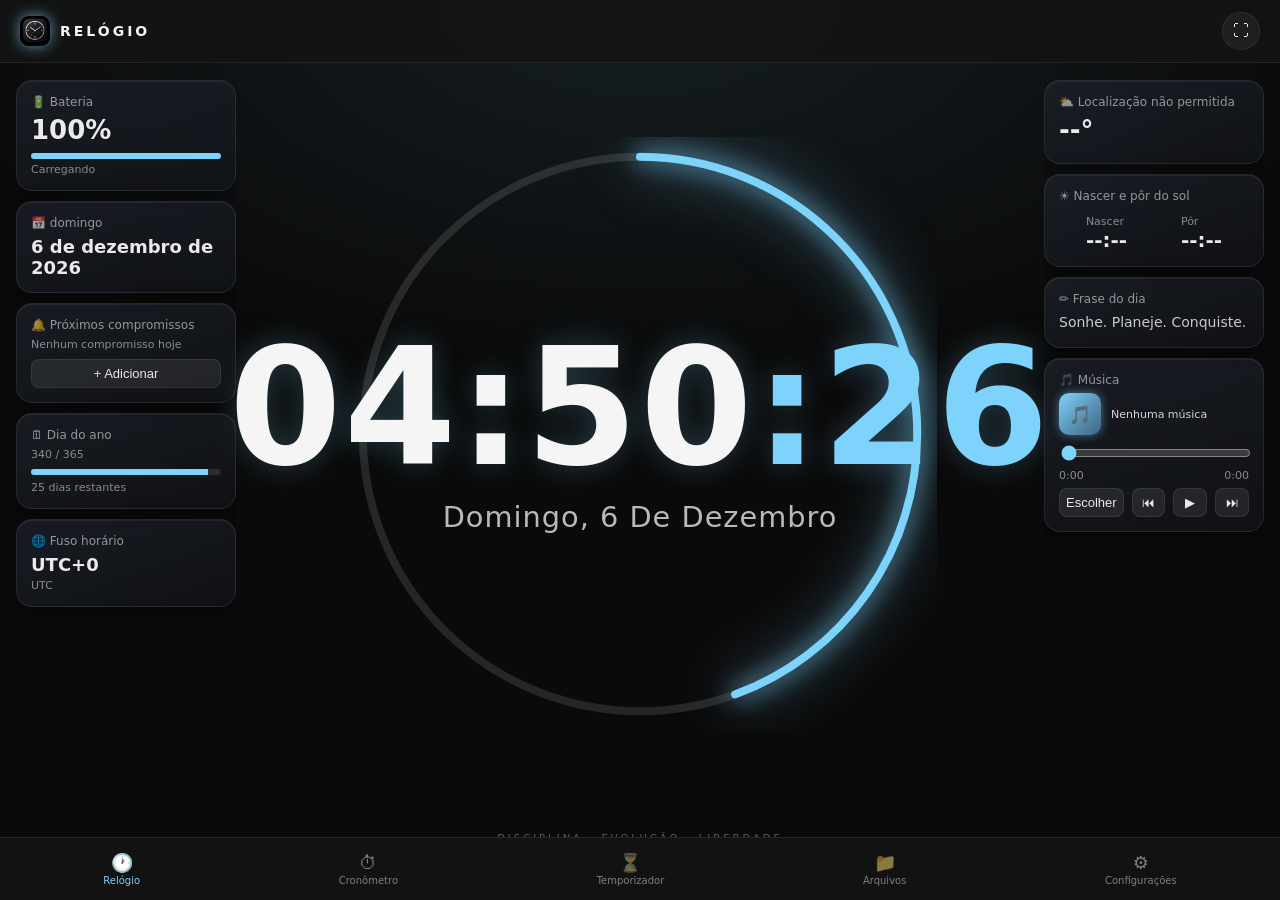
==== commit 6095a92d: "corrige bug critico: layersContainer usado antes de ser declarado, travava o app inteiro" ====
--- a/index.html
+++ b/index.html
@@ -333,7 +333,7 @@
   <div class="top-icons">
     <button id="alarmIconBtn" title="Despertador" style="display:none;">⏰</button>
     <button id="gearBtn" title="Personalizar" style="display:none;">⚙</button>
-    <button id="fsBtn" title="Tela cheia (F)">⛶</button>
+    <button id="fsBtn" title="Tela cheia (F)" aria-label="Alternar tela cheia">⛶</button>
   </div>
 </header>
 
@@ -421,11 +421,13 @@
         </div>
       </div>
       <audio id="audioPlayer"></audio>
-      <div style="display:flex; gap:8px; margin-top:10px;">
-        <button class="dc-btn" id="musicChoose">Escolher</button>
-        <button class="dc-btn" id="musicPrev">⏮</button>
-        <button class="dc-btn" id="musicPlay">▶</button>
-        <button class="dc-btn" id="musicNext">⏭</button>
+      <input type="range" id="musicSeek" min="0" max="100" value="0" step="0.1" style="width:100%;margin-top:10px;accent-color:var(--accent);" aria-label="Progresso da música">
+      <div style="display:flex;justify-content:space-between;"><span class="dc-sub" id="musicCurrentTime">0:00</span><span class="dc-sub" id="musicDuration">0:00</span></div>
+      <div style="display:flex; gap:8px; margin-top:6px;">
+        <button class="dc-btn" id="musicChoose" aria-label="Escolher músicas">Escolher</button>
+        <button class="dc-btn" id="musicPrev" aria-label="Música anterior">⏮</button>
+        <button class="dc-btn" id="musicPlay" aria-label="Tocar ou pausar">▶</button>
+        <button class="dc-btn" id="musicNext" aria-label="Próxima música">⏭</button>
       </div>
     </div>
   </div>
@@ -706,6 +708,7 @@
 (function(){
   const $ = id => document.getElementById(id);
   const timeEl = $('time'), dateEl = $('date');
+  const layersContainer = $('layersContainer');
   const panel = $('panel'), overlay = $('overlay');
   const gearBtn = $('gearBtn'), closePanel = $('closePanel'), fsBtn = $('fsBtn');
   const clockWrap = $('clockWrap');
@@ -1210,6 +1213,9 @@
     audioPlayer.src = URL.createObjectURL(file);
     $('musicTitle').textContent = file.name.replace(/\.[^/.]+$/, '');
     $('musicCount').textContent = musicFiles.length>1 ? `Faixa ${musicIndex+1} de ${musicFiles.length}` : '';
+    $('musicSeek').value = 0;
+    $('musicCurrentTime').textContent = '0:00';
+    $('musicDuration').textContent = '0:00';
     audioPlayer.play();
     $('musicPlay').textContent = '⏸';
     $('musicCover').style.animation = 'spin 3s linear infinite';
@@ -1228,6 +1234,26 @@
     musicIndex = (musicIndex-1+musicFiles.length)%musicFiles.length; loadMusic();
   };
   audioPlayer.addEventListener('ended', ()=>{ if(musicFiles.length>1) $('musicNext').onclick(); else { $('musicPlay').textContent='▶'; $('musicCover').style.animation='none'; } });
+
+  function fmtTime(sec){
+    if(!isFinite(sec)) return '0:00';
+    const m = Math.floor(sec/60), s = Math.floor(sec%60);
+    return m+':'+String(s).padStart(2,'0');
+  }
+  let seekDragging = false;
+  audioPlayer.addEventListener('timeupdate', ()=>{
+    if(seekDragging) return;
+    $('musicCurrentTime').textContent = fmtTime(audioPlayer.currentTime);
+    if(audioPlayer.duration) $('musicSeek').value = (audioPlayer.currentTime/audioPlayer.duration)*100;
+  });
+  audioPlayer.addEventListener('loadedmetadata', ()=>{
+    $('musicDuration').textContent = fmtTime(audioPlayer.duration);
+  });
+  $('musicSeek').addEventListener('input', ()=>{ seekDragging = true; });
+  $('musicSeek').addEventListener('change', e=>{
+    if(audioPlayer.duration) audioPlayer.currentTime = (e.target.value/100)*audioPlayer.duration;
+    seekDragging = false;
+  });
 
   // extend the main tick loop
   setInterval(()=>{ updateExtraClocks(); updateAnalog(); updateWallpaper(); }, 1000);
@@ -1541,7 +1567,6 @@
   });
 
   // ---------- Imagens soltas (camadas arrastáveis) ----------
-  const layersContainer = $('layersContainer');
   const editModeBtn = $('editModeBtn');
   const layerToolbar = $('layerToolbar');
   let selectedLayerId = null;
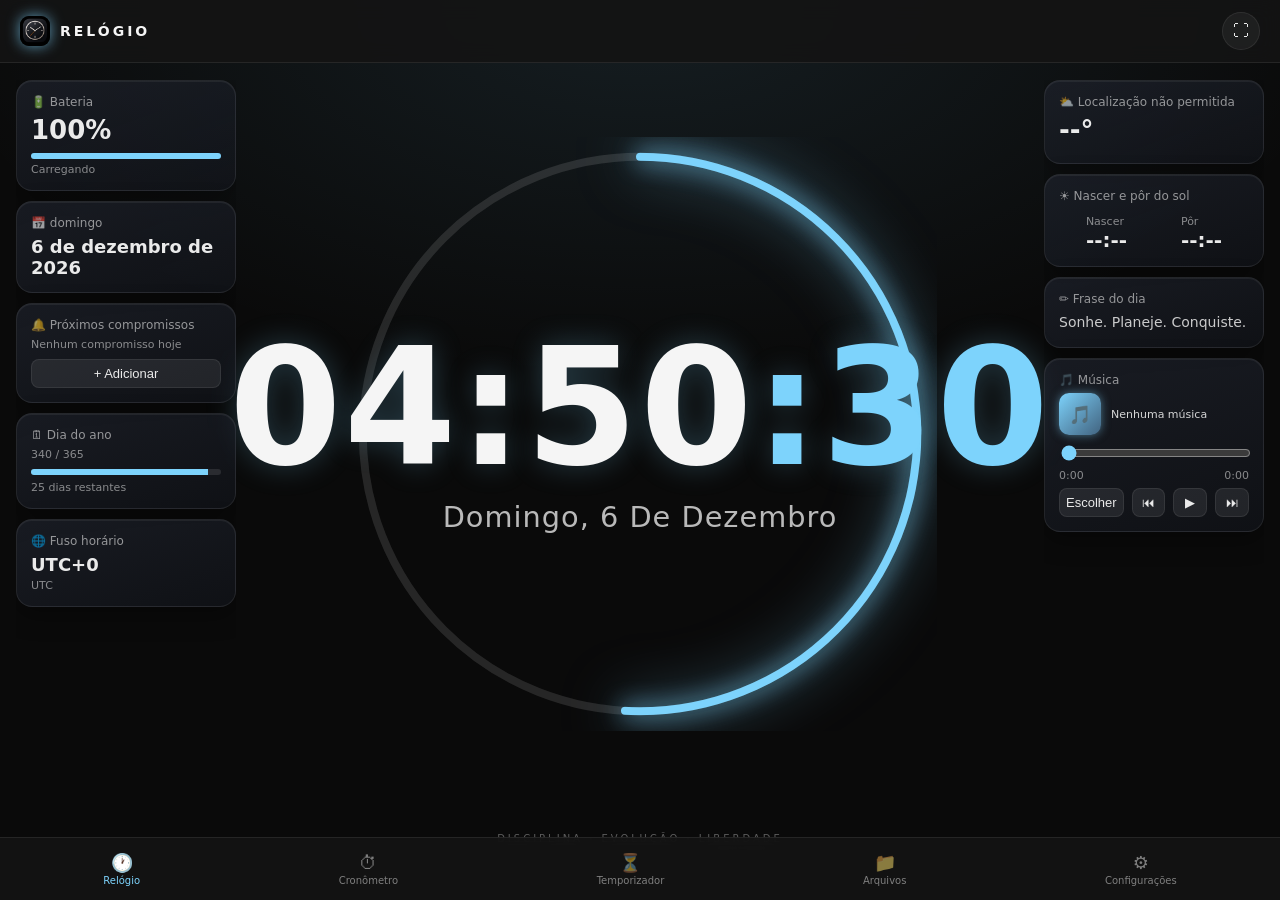
==== commit d9f3e275: "corrige bug critico: nav inferior estava depois do script, nenhum clique funcionava" ====
--- a/index.html
+++ b/index.html
@@ -435,6 +435,14 @@
 
 <footer id="dashFooter">DISCIPLINA · EVOLUÇÃO · LIBERDADE</footer>
 
+<nav id="bottomNav">
+  <button class="nav-item active" data-view="clock"><span class="nav-icon">🕐</span>Relógio</button>
+  <button class="nav-item" data-view="stopwatch"><span class="nav-icon">⏱</span>Cronômetro</button>
+  <button class="nav-item" data-view="timer"><span class="nav-icon">⏳</span>Temporizador</button>
+  <button class="nav-item" data-view="files"><span class="nav-icon">📁</span>Arquivos</button>
+  <button class="nav-item" data-view="settings"><span class="nav-icon">⚙</span>Configurações</button>
+</nav>
+
 
 <div id="clockWrap">
   <svg id="progressRing" viewBox="0 0 300 300">
@@ -1709,13 +1717,5 @@
   };
 })();
 </script>
-
-<nav id="bottomNav">
-  <button class="nav-item active" data-view="clock"><span class="nav-icon">🕐</span>Relógio</button>
-  <button class="nav-item" data-view="stopwatch"><span class="nav-icon">⏱</span>Cronômetro</button>
-  <button class="nav-item" data-view="timer"><span class="nav-icon">⏳</span>Temporizador</button>
-  <button class="nav-item" data-view="files"><span class="nav-icon">📁</span>Arquivos</button>
-  <button class="nav-item" data-view="settings"><span class="nav-icon">⚙</span>Configurações</button>
-</nav>
 </body>
 </html>
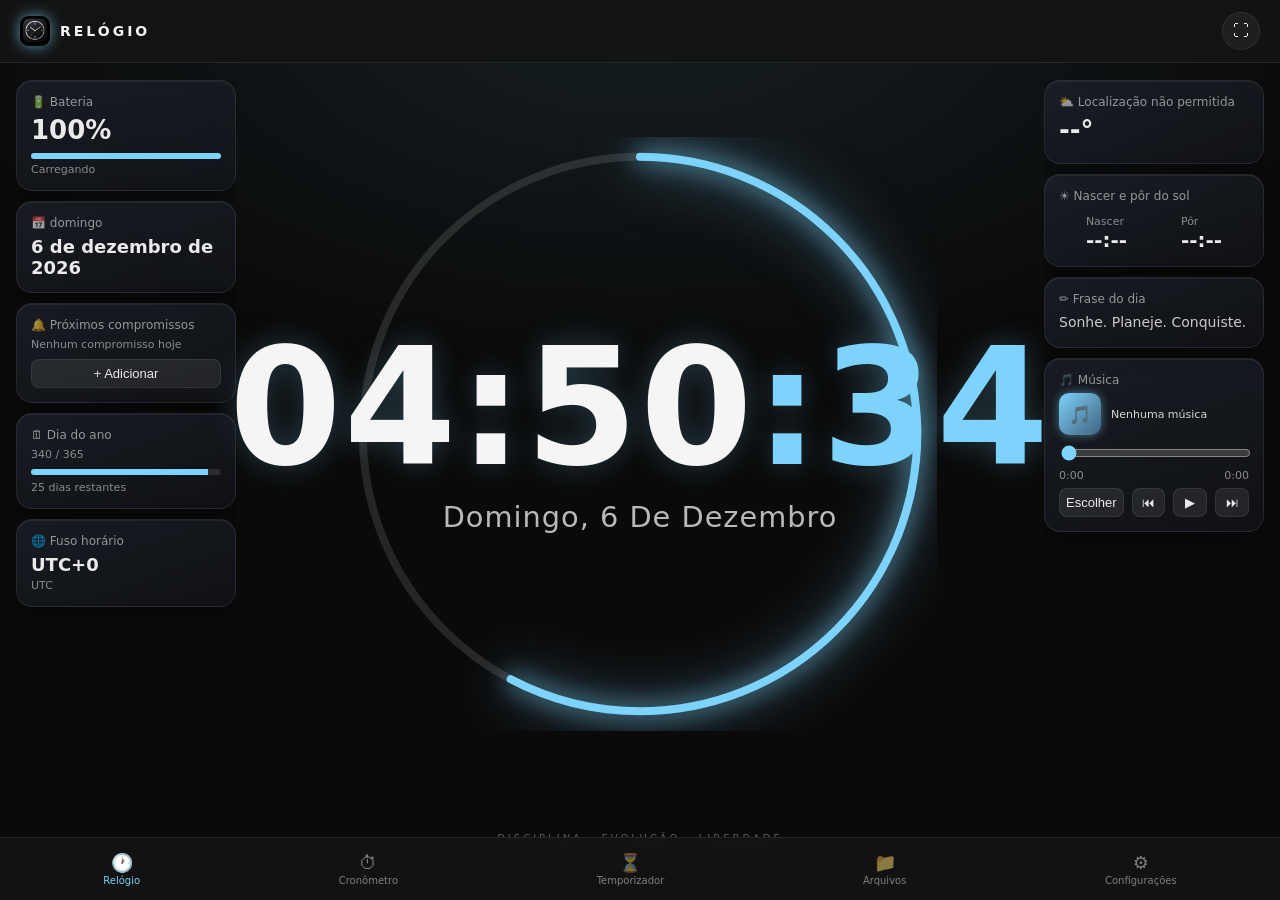
==== commit 4128c208: "extrai CSS e JS para arquivos separados, adiciona anel proporcional e workflow de deploy automatico" ====
--- a/index.html
+++ b/index.html
@@ -7,317 +7,7 @@
 <link rel="manifest" href="[data-uri]">
 <link rel="icon" type="image/png" href="favicon.png">
 <link rel="apple-touch-icon" href="icon-192.png">
-<style>
-  :root{
-    --bg:#0a0a0a;
-    --fg:#f5f5f5;
-    --accent:#7dd3fc;
-    --font-clock:'Segoe UI', system-ui, sans-serif;
-    --panel-bg: rgba(20,20,20,0.92);
-    --panel-fg: #eaeaea;
-    --panel-border: rgba(255,255,255,0.08);
-  }
-  @media (prefers-color-scheme: light){
-    :root:not([data-theme="dark"]){
-      --bg:#f5f5f5; --fg:#111; --panel-bg: rgba(255,255,255,0.94); --panel-fg:#111; --panel-border: rgba(0,0,0,0.08);
-    }
-  }
-  :root[data-theme="dark"]{ --bg:#0a0a0a; --fg:#f5f5f5; }
-
-  *{box-sizing:border-box;}
-  html,body{
-    height:100%;
-    margin:0;
-    padding-top:env(safe-area-inset-top,0px);
-    padding-bottom:env(safe-area-inset-bottom,0px);
-  }
-  body{
-    background:var(--bg);
-    background-image:radial-gradient(ellipse 80% 60% at 50% 0%, color-mix(in srgb, var(--accent) 10%, transparent), transparent 70%);
-    color:var(--fg);
-    display:flex;
-    align-items:center;
-    justify-content:center;
-    overflow:hidden;
-    transition:background .4s ease,color .4s ease;
-    font-family:var(--font-clock);
-    -webkit-user-select:none;
-    user-select:none;
-    padding-top:calc(64px + env(safe-area-inset-top,0px));
-    padding-bottom:calc(96px + env(safe-area-inset-bottom,0px));
-  }
-
-  #clockWrap{
-    text-align:center;
-    cursor:pointer;
-    position:relative;
-  }
-  #progressRing{
-    position:absolute; top:50%; left:50%; transform:translate(-50%,-50%);
-    width:min(75vw,66vh); height:min(75vw,66vh);
-    pointer-events:none; z-index:0;
-  }
-  #ringProgress{ filter:drop-shadow(0 0 6px var(--accent)) drop-shadow(0 0 14px color-mix(in srgb, var(--accent) 60%, transparent)); }
-  #progressRing + #time{ position:relative; z-index:1; }
-  #bottomNav{
-    position:fixed; bottom:0; left:0; right:0;
-    display:flex; justify-content:space-around;
-    background:var(--panel-bg); border-top:1px solid var(--panel-border);
-    padding:8px 4px calc(8px + env(safe-area-inset-bottom,0px));
-    z-index:15; backdrop-filter:blur(10px);
-  }
-  .nav-item{
-    background:none; border:none; color:var(--panel-fg); opacity:0.5;
-    display:flex; flex-direction:column; align-items:center; gap:2px;
-    font-size:10px; cursor:pointer; padding:6px 12px; border-radius:10px;
-    font-family:'Segoe UI', system-ui, sans-serif;
-  }
-  .nav-item.active{ opacity:1; color:var(--accent); }
-  .nav-icon{ font-size:18px; }
-  #time{
-    font-size:calc(min(20vw,18vh) * var(--clock-scale, 1));
-    font-weight:700;
-    letter-spacing:2px;
-    line-height:1;
-    font-variant-numeric: tabular-nums;
-    color:var(--fg);
-    text-shadow: 0 0 30px color-mix(in srgb, var(--accent) 25%, transparent);
-  }
-  #time .accent{ color:var(--accent); }
-  #date{
-    margin-top:1.2vh;
-    font-size:min(3.2vw,3.2vh);
-    opacity:0.75;
-    text-transform:capitalize;
-    letter-spacing:1px;
-  }
-  #seconds-small{
-    font-size:0.45em;
-    opacity:0.7;
-    vertical-align:baseline;
-  }
-
-  /* Cabeçalho */
-  #topBar{
-    position:fixed; top:0; left:0; right:0; z-index:25;
-    display:flex; align-items:center; gap:16px;
-    padding:12px 20px; padding-top:calc(12px + env(safe-area-inset-top,0px));
-    background:var(--panel-bg); border-bottom:1px solid var(--panel-border);
-    backdrop-filter:blur(10px); font-family:'Segoe UI', system-ui, sans-serif;
-  }
-  .brand{ display:flex; align-items:center; gap:10px; font-weight:700; font-size:14px; letter-spacing:3px; color:var(--fg); white-space:nowrap; flex:1; }
-  .logo-img{
-    width:30px;height:30px;border-radius:9px; object-fit:cover;
-    box-shadow:0 0 14px color-mix(in srgb, var(--accent) 70%, transparent);
-  }
-  .top-icons{ display:flex; gap:8px; }
-  .top-icons button{
-    width:38px;height:38px;border-radius:50%;
-    border:1px solid var(--panel-border); background:rgba(255,255,255,0.05);
-    color:var(--panel-fg); cursor:pointer; font-size:16px;
-    display:flex;align-items:center;justify-content:center; flex-shrink:0;
-    transition:background .2s ease, transform .2s ease;
-  }
-  .top-icons button:hover{ background:color-mix(in srgb, var(--accent) 25%, transparent); }
-  #gearBtn:hover{ transform:rotate(25deg); }
-
-  /* Painel de cards (dashboard) */
-  #dashGrid{
-    position:fixed; top:calc(64px + env(safe-area-inset-top,0px)); bottom:60px; left:0; right:0;
-    display:flex; justify-content:space-between; padding:16px; gap:16px;
-    pointer-events:none; z-index:2; overflow:hidden;
-  }
-  #dashLeft, #dashRight{ display:flex; flex-direction:column; gap:10px; width:clamp(150px, 22vw, 220px); overflow-y:auto; pointer-events:auto; }
-  #dashLeft{ align-items:flex-start; } #dashRight{ align-items:flex-end; margin-left:auto; }
-  .dash-card{
-    background:linear-gradient(160deg, rgba(30,34,44,0.72), rgba(20,23,30,0.6));
-    border:1px solid rgba(255,255,255,0.08);
-    border-radius:16px;
-    padding:clamp(8px,1.5vw,14px); width:100%; font-family:'Segoe UI', system-ui, sans-serif;
-    box-shadow:0 8px 24px rgba(0,0,0,0.35), inset 0 1px 0 rgba(255,255,255,0.06);
-  }
-  .dc-title{ font-size:clamp(10px,1.1vw,12px); opacity:0.6; margin-bottom:6px; color:var(--panel-fg); }
-  .dc-big{ font-size:clamp(16px,2.4vw,26px); font-weight:700; color:var(--panel-fg); }
-  .dc-sub{ font-size:clamp(9px,1vw,11px); opacity:0.55; color:var(--panel-fg); margin-top:4px; }
-  .dc-bar{ height:6px; border-radius:4px; background:rgba(255,255,255,0.1); margin-top:8px; overflow:hidden; }
-  .dc-bar-fill{ height:100%; background:var(--accent); width:0%; }
-  .dc-btn{ flex:1; padding:6px; border-radius:8px; border:1px solid var(--panel-border); background:rgba(255,255,255,0.08); color:var(--panel-fg); cursor:pointer; font-size:13px; }
-  #musicCover{
-    width:42px; height:42px; border-radius:10px; flex-shrink:0;
-    background:linear-gradient(135deg, var(--accent), color-mix(in srgb, var(--accent) 40%, #1a1a2e));
-    display:flex; align-items:center; justify-content:center; font-size:18px;
-    box-shadow:0 0 10px color-mix(in srgb, var(--accent) 50%, transparent);
-  }
-  @keyframes spin{ from{transform:rotate(0deg);} to{transform:rotate(360deg);} }
-  #dashFooter{
-    position:fixed; bottom:56px; left:0; right:0; text-align:center;
-    font-size:10px; letter-spacing:3px; opacity:0.35; z-index:2;
-    font-family:'Segoe UI', system-ui, sans-serif; pointer-events:none;
-  }
-  @media (max-width: 480px){
-    #dashLeft, #dashRight{ display:none; }
-  }
-
-  /* Settings panel */
-  #panel{
-    position:fixed;
-    top:0;right:0;
-    height:100%;
-    width:320px;
-    max-width:88vw;
-    background:var(--panel-bg);
-    color:var(--panel-fg);
-    border-left:1px solid var(--panel-border);
-    padding:calc(env(safe-area-inset-top,0px) + 24px) 22px 24px;
-    transform:translateX(100%);
-    transition:transform .3s ease;
-    overflow-y:auto;
-    z-index:30;
-    backdrop-filter: blur(10px);
-  }
-  #panel.open{ transform:translateX(0); }
-  #panel h2{
-    margin:0 0 18px;
-    font-size:18px;
-    font-family:'Segoe UI', system-ui, sans-serif;
-  }
-  #panel .group{ margin-bottom:20px; }
-  #panel label{
-    display:block;
-    font-size:12px;
-    text-transform:uppercase;
-    letter-spacing:0.5px;
-    opacity:0.6;
-    margin-bottom:8px;
-    font-family:'Segoe UI', system-ui, sans-serif;
-  }
-  #panel .row{ display:flex; align-items:center; justify-content:space-between; margin-bottom:10px; font-size:14px; font-family:'Segoe UI', system-ui, sans-serif;}
-  #panel select, #panel input[type=color]{
-    width:100%;
-    padding:8px;
-    border-radius:8px;
-    border:1px solid var(--panel-border);
-    background:rgba(255,255,255,0.06);
-    color:var(--panel-fg);
-    font-size:14px;
-  }
-  #panel input[type=color]{ padding:2px; height:38px; cursor:pointer; }
-  #panel input[type=range]{
-    width:100%;
-    accent-color:var(--accent);
-    cursor:pointer;
-  }
-  .range-value{ font-size:12px; opacity:0.6; float:right; }
-  .swatches{ display:flex; gap:8px; flex-wrap:wrap; }
-  .swatch{
-    width:28px;height:28px;border-radius:50%;
-    border:2px solid transparent;
-    cursor:pointer;
-  }
-  .swatch.active{ border-color:var(--panel-fg); }
-  .switch{
-    position:relative; width:42px; height:24px;
-    background:rgba(255,255,255,0.15);
-    border-radius:20px; cursor:pointer; flex-shrink:0;
-  }
-  .switch.on{ background:var(--accent); }
-  .switch::after{
-    content:'';
-    position:absolute; top:2px; left:2px;
-    width:20px;height:20px;border-radius:50%;
-    background:#fff;
-    transition:left .2s ease;
-  }
-  .switch.on::after{ left:20px; }
-  #closePanel{
-    position:absolute; top:calc(env(safe-area-inset-top,0px) + 20px); left:18px;
-    background:none;border:none;color:var(--panel-fg);
-    font-size:20px;cursor:pointer;opacity:0.6;
-  }
-  #closePanel:hover{ opacity:1; }
-  #overlay{
-    position:fixed; inset:0; background:rgba(0,0,0,0.3);
-    opacity:0; pointer-events:none; transition:opacity .3s ease; z-index:25;
-  }
-  #overlay.show{ opacity:1; pointer-events:auto; }
-
-  #hint{
-    position:fixed; bottom:calc(env(safe-area-inset-bottom,0px) + 14px);
-    left:50%; transform:translateX(-50%);
-    font-size:11px; opacity:0; letter-spacing:0.5px;
-    font-family:'Segoe UI', system-ui, sans-serif;
-    transition:opacity .3s ease;
-    color:var(--fg);
-  }
-  body:hover #hint{ opacity:0.4; }
-
-  #extraClocks{ margin-top:0.8vh; font-size:min(2.4vw,2.4vh); opacity:0.65; display:flex; gap:18px; justify-content:center; flex-wrap:wrap; }
-  #analogClock{ display:none; margin:0 auto; }
-  #analogClock line{ stroke:var(--fg); }
-  #analogClock .tick{ stroke:var(--fg); opacity:0.35; }
-  #analogClock .sec{ stroke:var(--accent); }
-
-  #toolWidget{
-    position:fixed; top:50%; left:50%; transform:translate(-50%,-50%);
-    background:var(--panel-bg); color:var(--panel-fg);
-    border:1px solid var(--panel-border); border-radius:20px;
-    padding:28px; width:300px; max-width:88vw; z-index:40;
-    font-family:'Segoe UI', system-ui, sans-serif;
-    display:none; backdrop-filter:blur(10px);
-  }
-  #toolWidget.open{ display:block; }
-  .tool-tabs{ display:flex; gap:4px; margin-bottom:12px; }
-  .tool-tab{ flex:1; padding:6px 4px; font-size:11px; border:none; border-radius:6px; background:rgba(255,255,255,0.06); color:var(--panel-fg); cursor:pointer; opacity:0.6; }
-  .tool-tab.active{ opacity:1; background:var(--accent); color:#0a0a0a; }
-  .tool-pane input[type=time], .tool-pane input[type=number]{ width:100%; padding:6px; border-radius:6px; border:1px solid var(--panel-border); background:rgba(255,255,255,0.06); color:var(--panel-fg); margin-bottom:8px; }
-  .tool-pane button{ padding:6px 10px; border-radius:6px; border:1px solid var(--panel-border); background:rgba(255,255,255,0.08); color:var(--panel-fg); cursor:pointer; font-size:12px; margin-right:6px; }
-  .tool-big-display{ font-size:42px; font-weight:700; font-variant-numeric:tabular-nums; text-align:center; margin:12px 0 16px; }
-  #toolClose{ position:absolute; top:8px; right:10px; background:none; border:none; color:var(--panel-fg); opacity:0.5; cursor:pointer; font-size:14px; }
-  #toolToggleBtns{ display:flex; gap:8px; margin-top:6px; }
-  #toolToggleBtns button{ flex:1; padding:8px; border-radius:8px; border:1px solid var(--panel-border); background:rgba(255,255,255,0.08); color:var(--panel-fg); cursor:pointer; font-size:12px; }
-  .shortcuts-list{ font-size:12px; opacity:0.7; line-height:1.8; }
-  #backupBtns{ display:flex; gap:8px; }
-  .img-group-btns{ display:flex; gap:8px; }
-  .img-group-btns button{ flex:1; padding:9px; border-radius:8px; border:1px solid var(--panel-border); background:rgba(255,255,255,0.08); color:var(--panel-fg); cursor:pointer; font-size:12px; }
-  #time.text-image-fill{
-    background-size:cover; background-position:center; background-repeat:no-repeat;
-    -webkit-background-clip:text; background-clip:text; color:transparent;
-    text-shadow:none;
-  }
-  #time.text-image-fill .accent{ -webkit-background-clip:text; background-clip:text; color:transparent; }
-  #bgImg{ position:fixed; inset:0; width:100%; height:100%; z-index:-2; display:none; }
-  #bgOverlay{ position:fixed; inset:0; z-index:-1; background:#000; opacity:0; pointer-events:none; }
-  #layersContainer{ position:fixed; inset:0; z-index:5; pointer-events:none; }
-  body.edit-mode #layersContainer{ pointer-events:auto; }
-  .layer-img{ position:absolute; cursor:grab; touch-action:none; border-radius:4px; user-select:none; }
-  body.edit-mode .layer-img{ outline:2px dashed var(--accent); outline-offset:2px; }
-  #editModeBtn.active{ background:var(--accent); color:#0a0a0a; }
-  #layerToolbar{
-    position:fixed; bottom:20px; left:50%; transform:translateX(-50%);
-    background:var(--panel-bg); border:1px solid var(--panel-border); border-radius:12px;
-    padding:12px 16px; display:none; gap:12px; align-items:center; z-index:50;
-    backdrop-filter:blur(10px); font-family:'Segoe UI', system-ui, sans-serif;
-  }
-  #layerToolbar.open{ display:flex; }
-  #layerToolbar .lt-group{ display:flex; flex-direction:column; align-items:center; font-size:10px; color:var(--panel-fg); opacity:0.8; }
-  #layerToolbar input[type=range]{ width:70px; accent-color:var(--accent); }
-  #layerToolbar button{ background:rgba(255,255,255,0.1); border:none; color:var(--panel-fg); border-radius:6px; padding:8px 10px; cursor:pointer; font-size:13px; }
-  .bg-slider-row{ display:flex; justify-content:space-between; font-size:11px; opacity:0.6; margin-bottom:2px; }
-body.has-bg-image{ background-size:cover; background-position:center; background-repeat:no-repeat; }
-  #bgVignette{ position:fixed; inset:0; z-index:-1; pointer-events:none; background:radial-gradient(ellipse at center, transparent 35%, #000 105%); opacity:0; }
-  #bgGrain{ position:fixed; inset:0; z-index:-1; pointer-events:none; opacity:0; mix-blend-mode:overlay; background-repeat:repeat; }
-  .preset-chips{ display:flex; gap:6px; flex-wrap:wrap; margin-top:8px; }
-  .preset-chip{ padding:6px 10px; font-size:11px; border-radius:20px; border:1px solid var(--panel-border); background:rgba(255,255,255,0.06); color:var(--panel-fg); cursor:pointer; }
-  .preset-chip:hover{ background:var(--accent); color:#0a0a0a; }
-  .mini-toggle-row{ display:flex; gap:8px; margin-top:8px; }
-  .mini-toggle-row button{ flex:1; padding:8px; border-radius:8px; border:1px solid var(--panel-border); background:rgba(255,255,255,0.08); color:var(--panel-fg); cursor:pointer; font-size:12px; }
-  .mini-toggle-row button.on{ background:var(--accent); color:#0a0a0a; }
-  #layerToolbar{ flex-wrap:wrap; max-width:94vw; max-height:70vh; overflow-y:auto; }
-  #layerMoreBtn{ background:rgba(255,255,255,0.15); }
-  .lt-extra{ display:none; width:100%; flex-wrap:wrap; gap:10px; justify-content:center; border-top:1px solid var(--panel-border); margin-top:8px; padding-top:8px; }
-  .lt-extra.open{ display:flex; }
-  #backupBtns button{ flex:1; padding:9px; border-radius:8px; border:1px solid var(--panel-border); background:rgba(255,255,255,0.08); color:var(--panel-fg); cursor:pointer; font-size:13px; }
-</style>
+<link rel="stylesheet" href="styles.css">
 </head>
 <body>
 
@@ -712,1010 +402,6 @@
   </div>
 </div>
 
-<script>
-(function(){
-  const $ = id => document.getElementById(id);
-  const timeEl = $('time'), dateEl = $('date');
-  const layersContainer = $('layersContainer');
-  const panel = $('panel'), overlay = $('overlay');
-  const gearBtn = $('gearBtn'), closePanel = $('closePanel'), fsBtn = $('fsBtn');
-  const clockWrap = $('clockWrap');
-
-  const defaults = {
-    fmt24:'24', showSeconds:true, showDate:true, accentSeconds:true,
-    accent:'#7dd3fc', theme:'dark', bg:'#0a0a0a', fg:'#f5f5f5',
-    font:"'Segoe UI', system-ui, sans-serif", locale:'pt-BR', useCustomColors:false,
-    scale:100, mode:'digital', tz1:'', tz2:'', dynamicWallpaper:false,
-    bgImage:'', textImage:'',
-    bgFilter:{brightness:100, contrast:100, saturate:100, blur:0, overlay:35, fit:'cover', posX:50, posY:50,
-      hue:0, gray:0, sepia:0, vignette:0, grain:0, zoom:100, rotate:0, invert:0, flipH:false, flipV:false},
-    layers:[],
-    appointments:[]
-  };
-
-  let state = {...defaults};
-  try{
-    const saved = localStorage.getItem('relogio-settings');
-    if(saved) state = {...state, ...JSON.parse(saved)};
-  }catch(e){}
-
-  function save(){
-    try{ localStorage.setItem('relogio-settings', JSON.stringify(state)); }catch(e){}
-  }
-
-  const accentColors = ['#7dd3fc','#f472b6','#a78bfa','#34d399','#fbbf24','#fb7185','#94a3b8','#ffffff'];
-
-  function buildSwatches(){
-    const wrap = $('accentSwatches');
-    wrap.innerHTML = '';
-    accentColors.forEach(c=>{
-      const s = document.createElement('div');
-      s.className = 'swatch' + (state.accent===c ? ' active':'');
-      s.style.background = c;
-      s.onclick = ()=>{ state.accent=c; applyState(); save(); };
-      wrap.appendChild(s);
-    });
-  }
-
-  function applyState(){
-    const root = document.documentElement;
-    root.style.setProperty('--accent', state.accent);
-    root.style.setProperty('--font-clock', state.font);
-    root.style.setProperty('--clock-scale', state.scale / 100);
-
-    if(state.theme==='system'){
-      root.removeAttribute('data-theme');
-    } else {
-      root.setAttribute('data-theme', state.theme);
-    }
-
-    if(state.useCustomColors){
-      root.style.setProperty('--bg', state.bg);
-      root.style.setProperty('--fg', state.fg);
-    } else {
-      root.style.removeProperty('--bg');
-      root.style.removeProperty('--fg');
-    }
-
-    $('fmt24').value = state.fmt24;
-    $('themeSelect').value = state.theme;
-    $('fontSelect').value = state.font;
-    $('localeSelect').value = state.locale;
-    $('bgColor').value = state.bg;
-    $('fgColor').value = state.fg;
-    $('scaleRange').value = state.scale;
-    $('scaleValue').textContent = state.scale + '%';
-    $('toggleSeconds').classList.toggle('on', state.showSeconds);
-    $('toggleDate').classList.toggle('on', state.showDate);
-    $('toggleAccentSeconds').classList.toggle('on', state.accentSeconds);
-    $('modeSelect').value = state.mode;
-    $('tz1').value = state.tz1;
-    $('tz2').value = state.tz2;
-    $('toggleWallpaper').classList.toggle('on', state.dynamicWallpaper);
-    document.getElementById('time').style.display = state.mode==='analog' ? 'none' : '';
-    document.getElementById('analogClock').style.display = state.mode==='analog' ? 'block' : 'none';
-
-    applyBgImage();
-    syncBgControls();
-    renderLayers();
-    $('bgImageMsg').textContent = state.bgImage ? 'Imagem definida ✓' : 'Nenhuma imagem definida.';
-
-    if(state.textImage){
-      timeEl.style.backgroundImage = `url(${state.textImage})`;
-      timeEl.classList.add('text-image-fill');
-    } else {
-      timeEl.style.backgroundImage = '';
-      timeEl.classList.remove('text-image-fill');
-    }
-    $('textImageMsg').textContent = state.textImage ? 'Imagem definida ✓' : 'Nenhuma imagem definida.';
-
-    buildSwatches();
-  }
-
-  function pad(n){ return n.toString().padStart(2,'0'); }
-
-  const RING_C = 2 * Math.PI * 140;
-  const ringEl = $('ringProgress');
-  ringEl.style.strokeDasharray = RING_C;
-
-  function tick(){
-    const now = new Date();
-    let h = now.getHours();
-    let ampm = '';
-    if(state.fmt24==='12'){
-      ampm = h>=12 ? ' PM' : ' AM';
-      h = h % 12; if(h===0) h=12;
-    }
-    const m = pad(now.getMinutes());
-    const s = pad(now.getSeconds());
-
-    let html = `${state.fmt24==='12'?h:pad(h)}:${m}`;
-    if(state.showSeconds){
-      html += state.accentSeconds
-        ? `<span class="accent">:${s}</span>`
-        : `:${s}`;
-    }
-    html += ampm ? `<span style="font-size:.4em;opacity:.7;"> ${ampm.trim()}</span>` : '';
-    timeEl.innerHTML = html;
-
-    if(state.showDate){
-      dateEl.style.display='';
-      dateEl.textContent = now.toLocaleDateString(state.locale, {
-        weekday:'long', day:'numeric', month:'long'
-      });
-    } else {
-      dateEl.style.display='none';
-    }
-
-    const progress = (now.getSeconds()*1000 + now.getMilliseconds()) / 60000;
-    ringEl.style.strokeDashoffset = RING_C * (1 - progress);
-  }
-  tick();
-  setInterval(tick, 250);
-
-  // Panel open/close
-  function openPanel(){ panel.classList.add('open'); overlay.classList.add('show'); }
-  function closePanelFn(){ panel.classList.remove('open'); overlay.classList.remove('show'); }
-  gearBtn.onclick = openPanel;
-  closePanel.onclick = closePanelFn;
-  overlay.onclick = closePanelFn;
-
-  // Fullscreen + tela sempre acesa + trava de orientação (celular)
-  let wakeLock = null;
-  async function enterFullscreenExtras(){
-    try{
-      if(screen.orientation && screen.orientation.lock){
-        await screen.orientation.lock('landscape').catch(()=>{});
-      }
-    }catch(e){}
-    try{
-      if('wakeLock' in navigator){
-        wakeLock = await navigator.wakeLock.request('screen');
-      }
-    }catch(e){}
-  }
-  function exitFullscreenExtras(){
-    if(wakeLock){ wakeLock.release().catch(()=>{}); wakeLock=null; }
-    try{ if(screen.orientation && screen.orientation.unlock) screen.orientation.unlock(); }catch(e){}
-  }
-  async function toggleFullscreen(){
-    if(!document.fullscreenElement){
-      await document.documentElement.requestFullscreen().catch(()=>{});
-    } else {
-      document.exitFullscreen().catch(()=>{});
-    }
-  }
-  document.addEventListener('fullscreenchange', ()=>{
-    if(document.fullscreenElement) enterFullscreenExtras();
-    else exitFullscreenExtras();
-  });
-  document.addEventListener('visibilitychange', async ()=>{
-    if(document.visibilityState==='visible' && document.fullscreenElement && !wakeLock && 'wakeLock' in navigator){
-      try{ wakeLock = await navigator.wakeLock.request('screen'); }catch(e){}
-    }
-  });
-  fsBtn.onclick = toggleFullscreen;
-  clockWrap.onclick = toggleFullscreen;
-  document.addEventListener('keydown', e=>{
-    if(e.key.toLowerCase()==='f') toggleFullscreen();
-    if(e.key==='Escape' && panel.classList.contains('open')) closePanelFn();
-  });
-
-  // Controls
-  $('scaleRange').oninput = e=>{
-    state.scale = parseInt(e.target.value, 10);
-    $('scaleValue').textContent = state.scale + '%';
-    document.documentElement.style.setProperty('--clock-scale', state.scale / 100);
-  };
-  $('scaleRange').onchange = ()=> save();
-
-  $('fmt24').onchange = e=>{ state.fmt24=e.target.value; save(); };
-  $('modeSelect').onchange = e=>{ state.mode=e.target.value; applyState(); save(); };
-  $('tz1').onchange = e=>{ state.tz1=e.target.value; save(); };
-  $('tz2').onchange = e=>{ state.tz2=e.target.value; save(); };
-  $('toggleWallpaper').onclick = ()=>{ state.dynamicWallpaper=!state.dynamicWallpaper; applyState(); save(); };
-  $('themeSelect').onchange = e=>{ state.theme=e.target.value; applyState(); save(); };
-  $('fontSelect').onchange = e=>{ state.font=e.target.value; applyState(); save(); };
-  $('localeSelect').onchange = e=>{ state.locale=e.target.value; save(); };
-  $('bgColor').oninput = e=>{ state.bg=e.target.value; state.useCustomColors=true; applyState(); save(); };
-  $('fgColor').oninput = e=>{ state.fg=e.target.value; state.useCustomColors=true; applyState(); save(); };
-
-  $('toggleSeconds').onclick = ()=>{ state.showSeconds=!state.showSeconds; applyState(); save(); };
-  $('toggleDate').onclick = ()=>{ state.showDate=!state.showDate; applyState(); save(); };
-  $('toggleAccentSeconds').onclick = ()=>{ state.accentSeconds=!state.accentSeconds; applyState(); save(); };
-
-  applyState();
-
-  if('serviceWorker' in navigator){
-    navigator.serviceWorker.register('sw.js').catch(()=>{});
-  }
-
-  // Instalação
-  const installBtn = $('installBtn'), installMsg = $('installMsg');
-  let deferredPrompt = null;
-
-  function setInstallState(){
-    if(window.matchMedia('(display-mode: standalone)').matches || window.navigator.standalone){
-      installBtn.style.display = 'none';
-      installMsg.textContent = 'Já instalado ✓';
-      return;
-    }
-    if(deferredPrompt){
-      installBtn.style.display = '';
-      installMsg.textContent = '';
-    } else {
-      installBtn.style.display = '';
-      installMsg.textContent = 'Se o botão não abrir o instalador, use o ícone ⛶/+ na barra de endereço do navegador.';
-    }
-  }
-
-  window.addEventListener('beforeinstallprompt', (e)=>{
-    e.preventDefault();
-    deferredPrompt = e;
-    setInstallState();
-  });
-
-  window.addEventListener('appinstalled', ()=>{
-    deferredPrompt = null;
-    setInstallState();
-  });
-
-  installBtn.onclick = async ()=>{
-    if(deferredPrompt){
-      deferredPrompt.prompt();
-      const {outcome} = await deferredPrompt.userChoice;
-      deferredPrompt = null;
-      setInstallState();
-    } else {
-      installMsg.textContent = 'Procure o ícone de instalar (⛶ ou +) na barra de endereço do navegador.';
-    }
-  };
-
-  setInstallState();
-
-  // Modo flutuante (Picture-in-Picture) — funciona em Chrome/Edge desktop e Android
-  const pipBtn = $('pipBtn'), pipMsg = $('pipMsg');
-  const pipCanvas = document.createElement('canvas');
-  pipCanvas.width = 480; pipCanvas.height = 220;
-  const pipCtx = pipCanvas.getContext('2d');
-  const pipVideo = document.createElement('video');
-  pipVideo.muted = true; pipVideo.playsInline = true; pipVideo.style.cssText = 'position:fixed;opacity:0;pointer-events:none;width:1px;height:1px;';
-  document.body.appendChild(pipVideo);
-  let pipInterval = null;
-
-  function pipColor(varName, fallback){
-    return getComputedStyle(document.documentElement).getPropertyValue(varName).trim() || fallback;
-  }
-
-  function drawPipFrame(){
-    const now = new Date();
-    let h = now.getHours(), ampm = '';
-    if(state.fmt24==='12'){ ampm = h>=12 ? ' PM':' AM'; h = h%12; if(h===0) h=12; }
-    let text = `${state.fmt24==='12'?h:pad(h)}:${pad(now.getMinutes())}`;
-    if(state.showSeconds) text += `:${pad(now.getSeconds())}`;
-    text += ampm;
-    const bg = pipColor('--bg', '#0a0a0a'), fg = pipColor('--fg', '#f5f5f5');
-    pipCtx.fillStyle = bg;
-    pipCtx.fillRect(0, 0, pipCanvas.width, pipCanvas.height);
-    pipCtx.fillStyle = fg;
-    pipCtx.textAlign = 'center'; pipCtx.textBaseline = 'middle';
-    pipCtx.font = `700 64px "Segoe UI", system-ui, sans-serif`;
-    pipCtx.fillText(text, pipCanvas.width/2, pipCanvas.height/2);
-  }
-
-  async function togglePip(){
-    if(document.pictureInPictureElement){
-      await document.exitPictureInPicture();
-      return;
-    }
-    if(!document.pictureInPictureEnabled){
-      pipMsg.textContent = 'Modo flutuante não é suportado neste navegador. Funciona no Chrome ou Edge.';
-      return;
-    }
-    drawPipFrame();
-    pipVideo.srcObject = pipCanvas.captureStream(2);
-    try{
-      await pipVideo.play();
-      await pipVideo.requestPictureInPicture();
-      pipInterval = setInterval(drawPipFrame, 1000);
-      pipMsg.textContent = 'Janela flutuante ativa.';
-    }catch(err){
-      pipMsg.textContent = 'Não foi possível abrir: ' + err.message;
-    }
-  }
-
-  pipVideo.addEventListener('leavepictureinpicture', ()=>{
-    if(pipInterval) clearInterval(pipInterval);
-    pipMsg.textContent = 'Fica por cima de outros apps/janelas, inclusive fora do navegador. Tecla P alterna.';
-  });
-
-  pipBtn.onclick = togglePip;
-
-  // ---------- Fusos horários extras ----------
-  const tzList = [
-    ['', 'Nenhum'], ['America/Sao_Paulo','São Paulo'], ['America/New_York','Nova York'],
-    ['Europe/Lisbon','Lisboa'], ['Europe/London','Londres'], ['Asia/Tokyo','Tóquio'],
-    ['Australia/Sydney','Sydney'], ['America/Los_Angeles','Los Angeles']
-  ];
-  [$('tz1'), $('tz2')].forEach(sel=>{
-    tzList.forEach(([v,label])=>{
-      const o = document.createElement('option'); o.value=v; o.textContent=label; sel.appendChild(o);
-    });
-  });
-
-  function updateExtraClocks(){
-    const box = $('extraClocks'); box.innerHTML='';
-    [state.tz1, state.tz2].forEach(tz=>{
-      if(!tz) return;
-      const label = tzList.find(t=>t[0]===tz)?.[1] || tz;
-      const t = new Date().toLocaleTimeString('pt-BR', {timeZone:tz, hour:'2-digit', minute:'2-digit'});
-      const el = document.createElement('span');
-      el.textContent = `${label}: ${t}`;
-      box.appendChild(el);
-    });
-  }
-
-  // ---------- Relógio analógico ----------
-  const ticksG = $('ticks');
-  for(let i=0;i<12;i++){
-    const ang = i*30*Math.PI/180;
-    const x1 = 100+80*Math.sin(ang), y1 = 100-80*Math.cos(ang);
-    const x2 = 100+90*Math.sin(ang), y2 = 100-90*Math.cos(ang);
-    const line = document.createElementNS('http://www.w3.org/2000/svg','line');
-    line.setAttribute('x1',x1); line.setAttribute('y1',y1);
-    line.setAttribute('x2',x2); line.setAttribute('y2',y2);
-    line.setAttribute('class','tick'); line.setAttribute('stroke-width', i%3===0?3:1.5);
-    ticksG.appendChild(line);
-  }
-  function updateAnalog(){
-    if(state.mode!=='analog') return;
-    const now = new Date();
-    const h = now.getHours()%12, m = now.getMinutes(), s = now.getSeconds();
-    const hDeg = h*30 + m*0.5, mDeg = m*6, sDeg = s*6;
-    $('hourHand').setAttribute('transform', `rotate(${hDeg} 100 100)`);
-    $('minHand').setAttribute('transform', `rotate(${mDeg} 100 100)`);
-    $('secHand').setAttribute('transform', `rotate(${sDeg} 100 100)`);
-  }
-
-  // ---------- Papel de parede dinâmico ----------
-  function updateWallpaper(){
-    if(!state.dynamicWallpaper) return;
-    const hr = new Date().getHours();
-    let bg,fg;
-    if(hr>=6 && hr<11){ bg='#0b1a2e'; fg='#eaf4ff'; }       // manhã: azul-marinho claro
-    else if(hr>=11 && hr<17){ bg='#0d1524'; fg='#f0f6ff'; } // tarde: azul-marinho neutro
-    else if(hr>=17 && hr<20){ bg='#1c1024'; fg='#ffd9a0'; } // entardecer: roxo/laranja escuro
-    else { bg='#05050a'; fg='#e8e8f0'; }                    // noite: quase preto
-    document.documentElement.style.setProperty('--bg', bg);
-    document.documentElement.style.setProperty('--fg', fg);
-  }
-
-  // ---------- Cards do painel: data, dia do ano, fuso horário ----------
-  function updateDashCards(){
-    const now = new Date();
-    $('cardDateWeekday').textContent = now.toLocaleDateString(state.locale, {weekday:'long'});
-    $('cardDateFull').textContent = now.toLocaleDateString(state.locale, {day:'numeric', month:'long', year:'numeric'});
-
-    const start = new Date(now.getFullYear(),0,0);
-    const diff = now - start;
-    const dayOfYear = Math.floor(diff/86400000);
-    const totalDays = (new Date(now.getFullYear(),11,31)).getDate()===31 ? (isLeapYear(now.getFullYear())?366:365) : 365;
-    $('yearProgressLabel').textContent = `${dayOfYear} / ${totalDays}`;
-    $('yearProgressBar').style.width = (dayOfYear/totalDays*100)+'%';
-    $('yearProgressRemaining').textContent = `${totalDays-dayOfYear} dias restantes`;
-
-    const tzName = Intl.DateTimeFormat().resolvedOptions().timeZone;
-    const offsetMin = -now.getTimezoneOffset();
-    const offsetH = (offsetMin>=0?'+':'-') + Math.floor(Math.abs(offsetMin)/60);
-    $('tzLabel').textContent = `UTC${offsetH}`;
-    $('tzSub').textContent = tzName;
-  }
-  function isLeapYear(y){ return (y%4===0 && y%100!==0) || y%400===0; }
-  setInterval(updateDashCards, 60000);
-  updateDashCards();
-
-  // ---------- Próximos compromissos ----------
-  function renderAppointments(){
-    const now = new Date();
-    const upcoming = state.appointments
-      .filter(a=> new Date(a.datetime) >= now)
-      .sort((a,b)=> new Date(a.datetime)-new Date(b.datetime))
-      .slice(0,3);
-    const list = $('apptList');
-    if(upcoming.length===0){
-      list.innerHTML = '<div class="dc-sub">Nenhum compromisso hoje</div>';
-      return;
-    }
-    list.innerHTML = upcoming.map(a=>{
-      const d = new Date(a.datetime);
-      const dateLabel = d.toLocaleDateString(state.locale,{day:'2-digit',month:'2-digit'}) + ' ' + d.toLocaleTimeString(state.locale,{hour:'2-digit',minute:'2-digit'});
-      return `<div style="display:flex;justify-content:space-between;align-items:flex-start;margin-top:6px;gap:6px;">
-        <div><div class="dc-sub" style="opacity:0.9;">${a.title}</div><div class="dc-sub">${dateLabel}</div></div>
-        <button data-id="${a.id}" class="apptDelete" style="background:none;border:none;color:var(--panel-fg);opacity:0.5;cursor:pointer;font-size:14px;flex-shrink:0;">✕</button>
-      </div>`;
-    }).join('');
-    list.querySelectorAll('.apptDelete').forEach(btn=>{
-      btn.onclick = ()=>{
-        state.appointments = state.appointments.filter(a=>a.id!==btn.dataset.id);
-        renderAppointments(); save();
-      };
-    });
-  }
-  $('apptAddBtn').onclick = ()=>{
-    $('apptForm').style.display = $('apptForm').style.display==='none' ? 'block' : 'none';
-  };
-  $('apptSave').onclick = ()=>{
-    const title = $('apptTitle').value.trim();
-    const dt = $('apptDatetime').value;
-    if(!title || !dt) return;
-    state.appointments.push({id:Date.now().toString(), title, datetime:dt});
-    $('apptTitle').value=''; $('apptDatetime').value='';
-    $('apptForm').style.display='none';
-    renderAppointments(); save();
-  };
-  renderAppointments();
-  setInterval(renderAppointments, 60000);
-
-  // ---------- Bateria (quando o navegador suportar) ----------
-  if('getBattery' in navigator){
-    navigator.getBattery().then(bat=>{
-      function renderBattery(){
-        const pct = Math.round(bat.level*100);
-        $('batteryPct').textContent = pct+'%';
-        $('batteryBar').style.width = pct+'%';
-        $('batterySub').textContent = bat.charging ? 'Carregando' : 'Descarregando';
-      }
-      renderBattery();
-      bat.addEventListener('levelchange', renderBattery);
-      bat.addEventListener('chargingchange', renderBattery);
-    }).catch(()=>{});
-  }
-
-  // ---------- Clima + nascer/pôr do sol (Open-Meteo, sem chave, sem servidor) ----------
-  if('geolocation' in navigator){
-    navigator.geolocation.getCurrentPosition(async pos=>{
-      const {latitude, longitude} = pos.coords;
-      try{
-        const url = `https://api.open-meteo.com/v1/forecast?latitude=${latitude}&longitude=${longitude}&current=temperature_2m,weather_code&daily=sunrise,sunset&timezone=auto`;
-        const res = await fetch(url);
-        const data = await res.json();
-        $('weatherTemp').textContent = Math.round(data.current.temperature_2m)+'°';
-        $('weatherDesc').textContent = weatherCodeLabel(data.current.weather_code);
-        $('sunrise').textContent = data.daily.sunrise[0].slice(11,16);
-        $('sunset').textContent = data.daily.sunset[0].slice(11,16);
-        try{
-          const geoRes = await fetch(`https://geocoding-api.open-meteo.com/v1/reverse?latitude=${latitude}&longitude=${longitude}&language=pt`);
-          const geo = await geoRes.json();
-          if(geo.results && geo.results[0]) $('weatherCity').textContent = geo.results[0].name;
-          else $('weatherCity').textContent = 'Sua localização';
-        }catch(e){ $('weatherCity').textContent = 'Sua localização'; }
-      }catch(e){ $('weatherCity').textContent = 'Indisponível'; }
-    }, ()=>{ $('weatherCity').textContent = 'Localização não permitida'; });
-  } else {
-    $('weatherCity').textContent = 'Não suportado';
-  }
-  function weatherCodeLabel(code){
-    if(code===0) return 'Céu limpo';
-    if([1,2,3].includes(code)) return 'Parcialmente nublado';
-    if([45,48].includes(code)) return 'Neblina';
-    if([51,53,55,61,63,65,80,81,82].includes(code)) return 'Chuva';
-    if([71,73,75,77,85,86].includes(code)) return 'Neve';
-    if([95,96,99].includes(code)) return 'Tempestade';
-    return 'Nublado';
-  }
-
-  // ---------- Player de música (arquivos locais do seu celular/PC) ----------
-  const audioPlayer = $('audioPlayer');
-  let musicFiles = [], musicIndex = 0;
-  $('musicChoose').onclick = ()=> $('musicFileInput').click();
-  $('musicFileInput').onchange = e=>{
-    musicFiles = Array.from(e.target.files);
-    if(musicFiles.length){
-      musicIndex = 0;
-      loadMusic();
-    }
-  };
-  function loadMusic(){
-    const file = musicFiles[musicIndex];
-    if(!file) return;
-    audioPlayer.src = URL.createObjectURL(file);
-    $('musicTitle').textContent = file.name.replace(/\.[^/.]+$/, '');
-    $('musicCount').textContent = musicFiles.length>1 ? `Faixa ${musicIndex+1} de ${musicFiles.length}` : '';
-    $('musicSeek').value = 0;
-    $('musicCurrentTime').textContent = '0:00';
-    $('musicDuration').textContent = '0:00';
-    audioPlayer.play();
-    $('musicPlay').textContent = '⏸';
-    $('musicCover').style.animation = 'spin 3s linear infinite';
-  }
-  $('musicPlay').onclick = ()=>{
-    if(!audioPlayer.src) return;
-    if(audioPlayer.paused){ audioPlayer.play(); $('musicPlay').textContent='⏸'; $('musicCover').style.animation='spin 3s linear infinite'; }
-    else { audioPlayer.pause(); $('musicPlay').textContent='▶'; $('musicCover').style.animation='none'; }
-  };
-  $('musicNext').onclick = ()=>{
-    if(!musicFiles.length) return;
-    musicIndex = (musicIndex+1)%musicFiles.length; loadMusic();
-  };
-  $('musicPrev').onclick = ()=>{
-    if(!musicFiles.length) return;
-    musicIndex = (musicIndex-1+musicFiles.length)%musicFiles.length; loadMusic();
-  };
-  audioPlayer.addEventListener('ended', ()=>{ if(musicFiles.length>1) $('musicNext').onclick(); else { $('musicPlay').textContent='▶'; $('musicCover').style.animation='none'; } });
-
-  function fmtTime(sec){
-    if(!isFinite(sec)) return '0:00';
-    const m = Math.floor(sec/60), s = Math.floor(sec%60);
-    return m+':'+String(s).padStart(2,'0');
-  }
-  let seekDragging = false;
-  audioPlayer.addEventListener('timeupdate', ()=>{
-    if(seekDragging) return;
-    $('musicCurrentTime').textContent = fmtTime(audioPlayer.currentTime);
-    if(audioPlayer.duration) $('musicSeek').value = (audioPlayer.currentTime/audioPlayer.duration)*100;
-  });
-  audioPlayer.addEventListener('loadedmetadata', ()=>{
-    $('musicDuration').textContent = fmtTime(audioPlayer.duration);
-  });
-  $('musicSeek').addEventListener('input', ()=>{ seekDragging = true; });
-  $('musicSeek').addEventListener('change', e=>{
-    if(audioPlayer.duration) audioPlayer.currentTime = (e.target.value/100)*audioPlayer.duration;
-    seekDragging = false;
-  });
-
-  // extend the main tick loop
-  setInterval(()=>{ updateExtraClocks(); updateAnalog(); updateWallpaper(); }, 1000);
-  updateExtraClocks(); updateAnalog(); updateWallpaper();
-
-  // ---------- Widget de ferramentas (despertador / timer / cronômetro) ----------
-  const toolWidget = $('toolWidget');
-  function openTool(tab){
-    toolWidget.classList.add('open');
-    document.querySelectorAll('.tool-tab').forEach(b=>b.classList.toggle('active', b.dataset.tab===tab));
-    document.querySelectorAll('.tool-pane').forEach(p=>p.style.display='none');
-    $('pane'+tab.charAt(0).toUpperCase()+tab.slice(1)).style.display='block';
-  }
-  $('openAlarm').onclick = ()=>openTool('alarm');
-  $('openTimer').onclick = ()=>openTool('timer');
-  $('openStopwatch').onclick = ()=>openTool('stopwatch');
-
-  function showView(view){
-    document.querySelectorAll('.nav-item').forEach(b=> b.classList.toggle('active', b.dataset.view===view));
-    if(view==='clock'){
-      toolWidget.classList.remove('open');
-      clockWrap.style.display='';
-    } else if(view==='settings' || view==='files'){
-      openPanel();
-      document.querySelector('.nav-item[data-view="clock"]').classList.add('active');
-      if(view==='files'){
-        const backupGroup = $('exportBtn').closest('.group');
-        if(backupGroup) backupGroup.scrollIntoView({behavior:'smooth', block:'center'});
-      }
-    } else {
-      clockWrap.style.display='none';
-      openTool(view);
-    }
-  }
-  document.querySelectorAll('.nav-item').forEach(btn=>{
-    btn.onclick = ()=> showView(btn.dataset.view);
-  });
-  $('alarmIconBtn').onclick = ()=> showView('alarm');
-  $('toolClose').onclick = ()=> showView('clock');
-  document.querySelectorAll('.tool-tab').forEach(b=> b.onclick = ()=>openTool(b.dataset.tab));
-
-  function beep(){
-    try{
-      const ctx = new (window.AudioContext||window.webkitAudioContext)();
-      const o = ctx.createOscillator(), g = ctx.createGain();
-      o.connect(g); g.connect(ctx.destination);
-      o.frequency.value = 880; g.gain.value = 0.15;
-      o.start(); setTimeout(()=>{ o.stop(); ctx.close(); }, 500);
-    }catch(e){}
-  }
-
-  // Despertador
-  let alarmActive = false, alarmFiredMinute = null;
-  $('alarmToggle').onclick = ()=>{
-    alarmActive = !alarmActive;
-    $('alarmToggle').textContent = alarmActive ? 'Desativar' : 'Ativar';
-    $('alarmStatus').textContent = alarmActive ? `Tocará às ${$('alarmTime').value || '--:--'}` : '';
-  };
-  setInterval(()=>{
-    if(!alarmActive) return;
-    const now = new Date();
-    const hm = pad(now.getHours())+':'+pad(now.getMinutes());
-    if(hm === $('alarmTime').value && alarmFiredMinute !== hm){
-      alarmFiredMinute = hm;
-      beep();
-      $('alarmStatus').textContent = '⏰ Alarme! ' + hm;
-      openTool('alarm');
-      document.body.style.animation = 'none';
-    }
-  }, 1000);
-
-  // Timer (contagem regressiva)
-  let timerSeconds = 5*60, timerRunning = false, timerHandle = null;
-  function renderTimer(){
-    const m = Math.floor(timerSeconds/60), s = timerSeconds%60;
-    $('timerDisplay').textContent = pad(m)+':'+pad(s);
-  }
-  $('timerMinutes').oninput = e=>{ if(!timerRunning){ timerSeconds = (parseInt(e.target.value,10)||1)*60; renderTimer(); } };
-  $('timerStart').onclick = ()=>{
-    if(timerRunning){
-      clearInterval(timerHandle); timerRunning=false; $('timerStart').textContent='Iniciar';
-    } else {
-      timerRunning=true; $('timerStart').textContent='Pausar';
-      timerHandle = setInterval(()=>{
-        timerSeconds--;
-        if(timerSeconds<=0){ clearInterval(timerHandle); timerRunning=false; $('timerStart').textContent='Iniciar'; beep(); timerSeconds=0; }
-        renderTimer();
-      },1000);
-    }
-  };
-  $('timerReset').onclick = ()=>{
-    clearInterval(timerHandle); timerRunning=false; $('timerStart').textContent='Iniciar';
-    timerSeconds = (parseInt($('timerMinutes').value,10)||5)*60; renderTimer();
-  };
-  renderTimer();
-
-  // Cronômetro
-  let swMs = 0, swRunning = false, swHandle = null, swLast = 0;
-  function renderSw(){
-    const totalMs = swMs;
-    const m = Math.floor(totalMs/60000), s = Math.floor((totalMs%60000)/1000), d = Math.floor((totalMs%1000)/100);
-    $('swDisplay').textContent = pad(m)+':'+pad(s)+'.'+d;
-  }
-  $('swStart').onclick = ()=>{
-    if(swRunning){
-      clearInterval(swHandle); swRunning=false; $('swStart').textContent='Iniciar';
-    } else {
-      swRunning=true; $('swStart').textContent='Pausar'; swLast = Date.now();
-      swHandle = setInterval(()=>{
-        const now=Date.now(); swMs += now-swLast; swLast=now; renderSw();
-      },100);
-    }
-  };
-  $('swReset').onclick = ()=>{ clearInterval(swHandle); swRunning=false; swMs=0; $('swStart').textContent='Iniciar'; renderSw(); };
-  renderSw();
-
-  // ---------- Backup: exportar / importar configurações ----------
-  $('exportBtn').onclick = ()=>{
-    const blob = new Blob([JSON.stringify(state,null,2)], {type:'application/json'});
-    const url = URL.createObjectURL(blob);
-    const a = document.createElement('a'); a.href=url; a.download='relogio-config.json'; a.click();
-    URL.revokeObjectURL(url);
-  };
-  $('importBtn').onclick = ()=> $('importFile').click();
-  $('importFile').onchange = e=>{
-    const file = e.target.files[0]; if(!file) return;
-    const reader = new FileReader();
-    reader.onload = ()=>{
-      try{
-        const imported = JSON.parse(reader.result);
-        state = {...defaults, ...imported};
-        applyState(); save();
-      }catch(err){ alert('Arquivo inválido.'); }
-    };
-    reader.readAsText(file);
-  };
-
-  // ---------- Atalhos de teclado extras ----------
-  document.addEventListener('keydown', e=>{
-    if(panel.contains(document.activeElement) && document.activeElement.tagName!=='BODY') return;
-    if(e.key==='ArrowUp'){ state.scale=Math.min(200,state.scale+5); applyState(); save(); }
-    if(e.key==='ArrowDown'){ state.scale=Math.max(40,state.scale-5); applyState(); save(); }
-    if(e.key.toLowerCase()==='a'){ state.mode = state.mode==='analog'?'digital':'analog'; applyState(); save(); }
-  });
-
-  document.addEventListener('keydown', e=>{
-    if(e.key.toLowerCase()==='p' && !panel.contains(document.activeElement)) togglePip();
-  });
-
-  // ---------- Imagem de fundo / imagem dentro do texto ----------
-  function resizeImageFile(file, maxDim, quality){
-    return new Promise((resolve, reject)=>{
-      const img = new Image();
-      const reader = new FileReader();
-      reader.onload = ()=>{
-        img.onload = ()=>{
-          let w = img.width, h = img.height;
-          if(w > h && w > maxDim){ h = h*(maxDim/w); w = maxDim; }
-          else if(h > maxDim){ w = w*(maxDim/h); h = maxDim; }
-          const cv = document.createElement('canvas');
-          cv.width = w; cv.height = h;
-          cv.getContext('2d').drawImage(img, 0, 0, w, h);
-          resolve(cv.toDataURL('image/jpeg', quality));
-        };
-        img.onerror = reject;
-        img.src = reader.result;
-      };
-      reader.onerror = reject;
-      reader.readAsDataURL(file);
-    });
-  }
-
-  $('bgImageChoose').onclick = ()=> $('bgImageInput').click();
-  $('bgImageInput').onchange = async e=>{
-    const file = e.target.files[0]; if(!file) return;
-    $('bgImageMsg').textContent = 'Processando...';
-    try{
-      state.bgImage = await resizeImageFile(file, 1600, 0.75);
-      applyState(); save();
-    }catch(err){ $('bgImageMsg').textContent = 'Não foi possível carregar essa imagem.'; }
-  };
-  $('bgImageRemove').onclick = ()=>{ state.bgImage=''; applyState(); save(); };
-
-  $('textImageChoose').onclick = ()=> $('textImageInput').click();
-  $('textImageInput').onchange = async e=>{
-    const file = e.target.files[0]; if(!file) return;
-    $('textImageMsg').textContent = 'Processando...';
-    try{
-      state.textImage = await resizeImageFile(file, 900, 0.8);
-      applyState(); save();
-    }catch(err){ $('textImageMsg').textContent = 'Não foi possível carregar essa imagem.'; }
-  };
-  $('textImageRemove').onclick = ()=>{ state.textImage=''; applyState(); save(); };
-
-  // ---------- Filtros da imagem de fundo ----------
-  function filterCss(f){
-    return `brightness(${f.brightness}%) contrast(${f.contrast}%) saturate(${f.saturate}%) hue-rotate(${f.hue}deg) grayscale(${f.gray}%) sepia(${f.sepia}%) blur(${f.blur}px) invert(${f.invert}%)`;
-  }
-
-  // Textura de grão gerada uma vez localmente (sem download)
-  let grainDataUrl = null;
-  function getGrainDataUrl(){
-    if(grainDataUrl) return grainDataUrl;
-    const cv = document.createElement('canvas'); cv.width=140; cv.height=140;
-    const cx = cv.getContext('2d');
-    const id = cx.createImageData(140,140);
-    for(let i=0;i<id.data.length;i+=4){
-      const v = Math.random()*255;
-      id.data[i]=v; id.data[i+1]=v; id.data[i+2]=v; id.data[i+3]=255;
-    }
-    cx.putImageData(id,0,0);
-    grainDataUrl = cv.toDataURL('image/png');
-    return grainDataUrl;
-  }
-
-  function applyBgImage(){
-    const f = state.bgFilter;
-    const img = $('bgImg');
-    if(state.bgImage){
-      img.src = state.bgImage;
-      img.style.display = 'block';
-      img.style.objectFit = f.fit;
-      img.style.objectPosition = f.posX+'% '+f.posY+'%';
-      img.style.filter = filterCss(f);
-      img.style.transform = `scale(${(f.zoom/100)*(f.flipH?-1:1)}, ${(f.zoom/100)*(f.flipV?-1:1)}) rotate(${f.rotate}deg)`;
-      img.style.transformOrigin = 'center center';
-      $('bgOverlay').style.opacity = f.overlay/100;
-      $('bgVignette').style.opacity = f.vignette/100;
-      const grainEl = $('bgGrain');
-      grainEl.style.backgroundImage = `url(${getGrainDataUrl()})`;
-      grainEl.style.opacity = f.grain/100 * 0.5;
-    } else {
-      img.style.display = 'none';
-      $('bgOverlay').style.opacity = 0;
-      $('bgVignette').style.opacity = 0;
-      $('bgGrain').style.opacity = 0;
-    }
-  }
-  function syncBgControls(){
-    const f = state.bgFilter;
-    $('bgBrightness').value=f.brightness; $('vBrightness').textContent=f.brightness+'%';
-    $('bgContrast').value=f.contrast; $('vContrast').textContent=f.contrast+'%';
-    $('bgSaturate').value=f.saturate; $('vSaturate').textContent=f.saturate+'%';
-    $('bgBlur').value=f.blur; $('vBlur').textContent=f.blur+'px';
-    $('bgOverlayRange').value=f.overlay; $('vOverlay').textContent=f.overlay+'%';
-    $('bgPosX').value=f.posX; $('vPosX').textContent=f.posX+'%';
-    $('bgPosY').value=f.posY; $('vPosY').textContent=f.posY+'%';
-    $('bgFit').value=f.fit;
-    $('bgHue').value=f.hue; $('vHue').textContent=f.hue+'°';
-    $('bgGray').value=f.gray; $('vGray').textContent=f.gray+'%';
-    $('bgSepia').value=f.sepia; $('vSepia').textContent=f.sepia+'%';
-    $('bgVignetteRange').value=f.vignette; $('vVignette').textContent=f.vignette+'%';
-    $('bgGrainRange').value=f.grain; $('vGrain').textContent=f.grain+'%';
-    $('bgZoom').value=f.zoom; $('vZoom').textContent=f.zoom+'%';
-    $('bgRotate').value=f.rotate; $('vRotate').textContent=f.rotate+'°';
-    $('bgInvert').classList.toggle('on', f.invert>0);
-    $('bgFlipH').classList.toggle('on', f.flipH);
-    $('bgFlipV').classList.toggle('on', f.flipV);
-  }
-  const bgSliderMap = {
-    bgBrightness:['brightness','vBrightness','%'], bgContrast:['contrast','vContrast','%'],
-    bgSaturate:['saturate','vSaturate','%'], bgBlur:['blur','vBlur','px'],
-    bgOverlayRange:['overlay','vOverlay','%'], bgPosX:['posX','vPosX','%'], bgPosY:['posY','vPosY','%']
-  };
-  Object.keys(bgSliderMap).forEach(id=>{
-    const [key, out, unit] = bgSliderMap[id];
-    $(id).oninput = e=>{
-      state.bgFilter[key] = parseInt(e.target.value,10);
-      $(out).textContent = e.target.value+unit;
-      applyBgImage();
-    };
-    $(id).onchange = ()=> save();
-  });
-  $('bgFit').onchange = e=>{ state.bgFilter.fit=e.target.value; applyBgImage(); save(); };
-
-  const bgSliderMap2 = {
-    bgHue:['hue','vHue','°'], bgGray:['gray','vGray','%'], bgSepia:['sepia','vSepia','%'],
-    bgVignetteRange:['vignette','vVignette','%'], bgGrainRange:['grain','vGrain','%'],
-    bgZoom:['zoom','vZoom','%'], bgRotate:['rotate','vRotate','°']
-  };
-  Object.keys(bgSliderMap2).forEach(id=>{
-    const [key, out, unit] = bgSliderMap2[id];
-    $(id).oninput = e=>{
-      state.bgFilter[key] = parseInt(e.target.value,10);
-      $(out).textContent = e.target.value+unit;
-      applyBgImage();
-    };
-    $(id).onchange = ()=> save();
-  });
-  $('bgInvert').onclick = ()=>{ state.bgFilter.invert = state.bgFilter.invert>0?0:100; applyBgImage(); syncBgControls(); save(); };
-  $('bgFlipH').onclick = ()=>{ state.bgFilter.flipH = !state.bgFilter.flipH; applyBgImage(); syncBgControls(); save(); };
-  $('bgFlipV').onclick = ()=>{ state.bgFilter.flipV = !state.bgFilter.flipV; applyBgImage(); syncBgControls(); save(); };
-
-  const bgPresets = {
-    none:   {brightness:100,contrast:100,saturate:100,hue:0,gray:0,sepia:0,vignette:0,grain:0,overlay:35},
-    bw:     {gray:100,contrast:115},
-    vintage:{sepia:35,contrast:95,saturate:85,vignette:30,grain:20},
-    warm:   {saturate:120,brightness:106,sepia:12,hue:352},
-    cool:   {saturate:105,brightness:100,hue:12,contrast:105},
-    dramatic:{contrast:140,saturate:70,vignette:45},
-    faded:  {contrast:80,saturate:70,brightness:112,overlay:12},
-    cinema: {contrast:115,saturate:90,sepia:10,vignette:35},
-    polaroid:{sepia:20,contrast:95,saturate:112,vignette:15,grain:15}
-  };
-  document.querySelectorAll('.preset-chip').forEach(chip=>{
-    chip.onclick = ()=>{
-      const p = bgPresets[chip.dataset.preset];
-      state.bgFilter = {...defaults.bgFilter, ...p};
-      applyBgImage(); syncBgControls(); save();
-    };
-  });
-
-  // ---------- Imagens soltas (camadas arrastáveis) ----------
-  const editModeBtn = $('editModeBtn');
-  const layerToolbar = $('layerToolbar');
-  let selectedLayerId = null;
-
-  function renderLayers(){
-    layersContainer.innerHTML = '';
-    state.layers.forEach(layer=>{
-      const el = document.createElement('img');
-      el.src = layer.src;
-      el.className = 'layer-img';
-      el.dataset.id = layer.id;
-      el.style.left = layer.x+'%';
-      el.style.top = layer.y+'%';
-      el.style.width = layer.scale+'px';
-      el.style.transform = `translate(-50%,-50%) rotate(${layer.rotation}deg)`;
-      el.style.opacity = layer.opacity/100;
-      el.style.zIndex = layer.z;
-      el.style.filter = filterCss(layer.filters);
-      el.style.border = layer.borderW ? `${layer.borderW}px solid #fff` : 'none';
-      el.style.borderRadius = (layer.borderRadius||0)+'%';
-      layersContainer.appendChild(el);
-    });
-  }
-
-  function selectLayer(id){
-    selectedLayerId = id;
-    const layer = state.layers.find(l=>l.id===id);
-    if(!layer){ layerToolbar.classList.remove('open'); return; }
-    layerToolbar.classList.add('open');
-    $('layerScale').value = layer.scale;
-    $('layerRotation').value = layer.rotation;
-    $('layerOpacity').value = layer.opacity;
-    const f = layer.filters;
-    $('lyBrightness').value=f.brightness; $('lyContrast').value=f.contrast; $('lySaturate').value=f.saturate;
-    $('lyHue').value=f.hue; $('lyGray').value=f.gray; $('lySepia').value=f.sepia; $('lyBlur').value=f.blur;
-    $('lyBorder').value=layer.borderW; $('lyRadius').value=layer.borderRadius;
-    $('lyInvert').classList.toggle('on', f.invert>0);
-  }
-
-  let dragInfo = null;
-  layersContainer.addEventListener('pointerdown', e=>{
-    if(!document.body.classList.contains('edit-mode')) return;
-    const el = e.target.closest('.layer-img');
-    if(!el) return;
-    selectLayer(el.dataset.id);
-    dragInfo = {id: el.dataset.id, startX:e.clientX, startY:e.clientY};
-    el.setPointerCapture(e.pointerId);
-  });
-  layersContainer.addEventListener('pointermove', e=>{
-    if(!dragInfo) return;
-    const layer = state.layers.find(l=>l.id===dragInfo.id);
-    if(!layer) return;
-    const dxPct = (e.clientX-dragInfo.startX)/window.innerWidth*100;
-    const dyPct = (e.clientY-dragInfo.startY)/window.innerHeight*100;
-    layer.x = Math.min(100, Math.max(0, layer.x+dxPct));
-    layer.y = Math.min(100, Math.max(0, layer.y+dyPct));
-    dragInfo.startX = e.clientX; dragInfo.startY = e.clientY;
-    renderLayers();
-  });
-  layersContainer.addEventListener('pointerup', ()=>{ if(dragInfo){ dragInfo=null; save(); } });
-
-  editModeBtn.onclick = ()=>{
-    document.body.classList.toggle('edit-mode');
-    editModeBtn.classList.toggle('active');
-    const active = document.body.classList.contains('edit-mode');
-    editModeBtn.textContent = active ? '🖼 Desativar modo de edição' : '🖼 Ativar modo de edição';
-    if(!active){ layerToolbar.classList.remove('open'); selectedLayerId=null; }
-  };
-
-  $('addLayerBtn').onclick = ()=> $('layerImageInput').click();
-  $('layerImageInput').onchange = async e=>{
-    const file = e.target.files[0]; if(!file) return;
-    try{
-      const src = await resizeImageFile(file, 900, 0.85);
-      const maxZ = state.layers.reduce((m,l)=>Math.max(m,l.z),0);
-      state.layers.push({id:Date.now().toString(), src, x:50, y:50, scale:220, rotation:0, opacity:100, z:maxZ+1,
-        filters:{brightness:100,contrast:100,saturate:100,hue:0,gray:0,sepia:0,blur:0,invert:0}, borderW:0, borderRadius:0});
-      if(!document.body.classList.contains('edit-mode')) editModeBtn.click();
-      applyState(); save();
-    }catch(err){}
-  };
-
-  ['layerScale','layerRotation','layerOpacity'].forEach(id=>{
-    $(id).oninput = e=>{
-      const layer = state.layers.find(l=>l.id===selectedLayerId);
-      if(!layer) return;
-      const prop = id==='layerScale'?'scale':id==='layerRotation'?'rotation':'opacity';
-      layer[prop] = parseInt(e.target.value,10);
-      renderLayers();
-    };
-    $(id).onchange = ()=> save();
-  });
-  $('layerFront').onclick = ()=>{
-    const layer = state.layers.find(l=>l.id===selectedLayerId);
-    if(!layer) return;
-    const maxZ = state.layers.reduce((m,l)=>Math.max(m,l.z),0);
-    layer.z = maxZ+1; renderLayers(); save();
-  };
-  $('layerDelete').onclick = ()=>{
-    state.layers = state.layers.filter(l=>l.id!==selectedLayerId);
-    selectedLayerId=null; layerToolbar.classList.remove('open');
-    renderLayers(); save();
-  };
-
-  $('layerMoreBtn').onclick = ()=> $('layerExtra').classList.toggle('open');
-
-  const laySliderMap = {
-    lyBrightness:'brightness', lyContrast:'contrast', lySaturate:'saturate',
-    lyHue:'hue', lyGray:'gray', lySepia:'sepia', lyBlur:'blur'
-  };
-  Object.keys(laySliderMap).forEach(id=>{
-    $(id).oninput = e=>{
-      const layer = state.layers.find(l=>l.id===selectedLayerId);
-      if(!layer) return;
-      layer.filters[laySliderMap[id]] = parseInt(e.target.value,10);
-      renderLayers();
-    };
-    $(id).onchange = ()=> save();
-  });
-  $('lyBorder').oninput = e=>{
-    const layer = state.layers.find(l=>l.id===selectedLayerId);
-    if(!layer) return;
-    layer.borderW = parseInt(e.target.value,10);
-    renderLayers();
-  };
-  $('lyBorder').onchange = ()=> save();
-  $('lyRadius').oninput = e=>{
-    const layer = state.layers.find(l=>l.id===selectedLayerId);
-    if(!layer) return;
-    layer.borderRadius = parseInt(e.target.value,10);
-    renderLayers();
-  };
-  $('lyRadius').onchange = ()=> save();
-  $('lyInvert').onclick = ()=>{
-    const layer = state.layers.find(l=>l.id===selectedLayerId);
-    if(!layer) return;
-    layer.filters.invert = layer.filters.invert>0?0:100;
-    $('lyInvert').classList.toggle('on', layer.filters.invert>0);
-    renderLayers(); save();
-  };
-})();
-</script>
+<script src="app.js"></script>
 </body>
 </html>
--- a/styles.css
+++ b/styles.css
@@ -0,0 +1,311 @@
+:root{
+    --bg:#0a0a0a;
+    --fg:#f5f5f5;
+    --accent:#7dd3fc;
+    --font-clock:'Segoe UI', system-ui, sans-serif;
+    --panel-bg: rgba(20,20,20,0.92);
+    --panel-fg: #eaeaea;
+    --panel-border: rgba(255,255,255,0.08);
+  }
+  @media (prefers-color-scheme: light){
+    :root:not([data-theme="dark"]){
+      --bg:#f5f5f5; --fg:#111; --panel-bg: rgba(255,255,255,0.94); --panel-fg:#111; --panel-border: rgba(0,0,0,0.08);
+    }
+  }
+  :root[data-theme="dark"]{ --bg:#0a0a0a; --fg:#f5f5f5; }
+
+  *{box-sizing:border-box;}
+  html,body{
+    height:100%;
+    margin:0;
+    padding-top:env(safe-area-inset-top,0px);
+    padding-bottom:env(safe-area-inset-bottom,0px);
+  }
+  body{
+    background:var(--bg);
+    background-image:radial-gradient(ellipse 80% 60% at 50% 0%, color-mix(in srgb, var(--accent) 10%, transparent), transparent 70%);
+    color:var(--fg);
+    display:flex;
+    align-items:center;
+    justify-content:center;
+    overflow:hidden;
+    transition:background .4s ease,color .4s ease;
+    font-family:var(--font-clock);
+    -webkit-user-select:none;
+    user-select:none;
+    padding-top:calc(64px + env(safe-area-inset-top,0px));
+    padding-bottom:calc(96px + env(safe-area-inset-bottom,0px));
+  }
+
+  #clockWrap{
+    text-align:center;
+    cursor:pointer;
+    position:relative;
+  }
+  #progressRing{
+    position:absolute; top:50%; left:50%; transform:translate(-50%,-50%);
+    width:clamp(120px, calc(min(75vw,66vh) * var(--clock-scale, 1)), 94vw);
+    height:clamp(120px, calc(min(75vw,66vh) * var(--clock-scale, 1)), 94vw);
+    pointer-events:none; z-index:0;
+    transition:width .15s ease, height .15s ease;
+  }
+  #ringProgress{ filter:drop-shadow(0 0 6px var(--accent)) drop-shadow(0 0 14px color-mix(in srgb, var(--accent) 60%, transparent)); }
+  #progressRing + #time{ position:relative; z-index:1; }
+  #bottomNav{
+    position:fixed; bottom:0; left:0; right:0;
+    display:flex; justify-content:space-around;
+    background:var(--panel-bg); border-top:1px solid var(--panel-border);
+    padding:8px 4px calc(8px + env(safe-area-inset-bottom,0px));
+    z-index:15; backdrop-filter:blur(10px);
+  }
+  .nav-item{
+    background:none; border:none; color:var(--panel-fg); opacity:0.5;
+    display:flex; flex-direction:column; align-items:center; gap:2px;
+    font-size:10px; cursor:pointer; padding:6px 12px; border-radius:10px;
+    font-family:'Segoe UI', system-ui, sans-serif;
+  }
+  .nav-item.active{ opacity:1; color:var(--accent); }
+  .nav-icon{ font-size:18px; }
+  #time{
+    font-size:calc(min(20vw,18vh) * var(--clock-scale, 1));
+    font-weight:700;
+    letter-spacing:2px;
+    line-height:1;
+    font-variant-numeric: tabular-nums;
+    color:var(--fg);
+    text-shadow: 0 0 30px color-mix(in srgb, var(--accent) 25%, transparent);
+  }
+  #time .accent{ color:var(--accent); }
+  #date{
+    margin-top:1.2vh;
+    font-size:min(3.2vw,3.2vh);
+    opacity:0.75;
+    text-transform:capitalize;
+    letter-spacing:1px;
+  }
+  #seconds-small{
+    font-size:0.45em;
+    opacity:0.7;
+    vertical-align:baseline;
+  }
+
+  /* Cabeçalho */
+  #topBar{
+    position:fixed; top:0; left:0; right:0; z-index:25;
+    display:flex; align-items:center; gap:16px;
+    padding:12px 20px; padding-top:calc(12px + env(safe-area-inset-top,0px));
+    background:var(--panel-bg); border-bottom:1px solid var(--panel-border);
+    backdrop-filter:blur(10px); font-family:'Segoe UI', system-ui, sans-serif;
+  }
+  .brand{ display:flex; align-items:center; gap:10px; font-weight:700; font-size:14px; letter-spacing:3px; color:var(--fg); white-space:nowrap; flex:1; }
+  .logo-img{
+    width:30px;height:30px;border-radius:9px; object-fit:cover;
+    box-shadow:0 0 14px color-mix(in srgb, var(--accent) 70%, transparent);
+  }
+  .top-icons{ display:flex; gap:8px; }
+  .top-icons button{
+    width:38px;height:38px;border-radius:50%;
+    border:1px solid var(--panel-border); background:rgba(255,255,255,0.05);
+    color:var(--panel-fg); cursor:pointer; font-size:16px;
+    display:flex;align-items:center;justify-content:center; flex-shrink:0;
+    transition:background .2s ease, transform .2s ease;
+  }
+  .top-icons button:hover{ background:color-mix(in srgb, var(--accent) 25%, transparent); }
+  #gearBtn:hover{ transform:rotate(25deg); }
+
+  /* Painel de cards (dashboard) */
+  #dashGrid{
+    position:fixed; top:calc(64px + env(safe-area-inset-top,0px)); bottom:60px; left:0; right:0;
+    display:flex; justify-content:space-between; padding:16px; gap:16px;
+    pointer-events:none; z-index:2; overflow:hidden;
+  }
+  #dashLeft, #dashRight{ display:flex; flex-direction:column; gap:10px; width:clamp(150px, 22vw, 220px); overflow-y:auto; pointer-events:auto; }
+  #dashLeft{ align-items:flex-start; } #dashRight{ align-items:flex-end; margin-left:auto; }
+  .dash-card{
+    background:linear-gradient(160deg, rgba(30,34,44,0.72), rgba(20,23,30,0.6));
+    border:1px solid rgba(255,255,255,0.08);
+    border-radius:16px;
+    padding:clamp(8px,1.5vw,14px); width:100%; font-family:'Segoe UI', system-ui, sans-serif;
+    box-shadow:0 8px 24px rgba(0,0,0,0.35), inset 0 1px 0 rgba(255,255,255,0.06);
+  }
+  .dc-title{ font-size:clamp(10px,1.1vw,12px); opacity:0.6; margin-bottom:6px; color:var(--panel-fg); }
+  .dc-big{ font-size:clamp(16px,2.4vw,26px); font-weight:700; color:var(--panel-fg); }
+  .dc-sub{ font-size:clamp(9px,1vw,11px); opacity:0.55; color:var(--panel-fg); margin-top:4px; }
+  .dc-bar{ height:6px; border-radius:4px; background:rgba(255,255,255,0.1); margin-top:8px; overflow:hidden; }
+  .dc-bar-fill{ height:100%; background:var(--accent); width:0%; }
+  .dc-btn{ flex:1; padding:6px; border-radius:8px; border:1px solid var(--panel-border); background:rgba(255,255,255,0.08); color:var(--panel-fg); cursor:pointer; font-size:13px; }
+  #musicCover{
+    width:42px; height:42px; border-radius:10px; flex-shrink:0;
+    background:linear-gradient(135deg, var(--accent), color-mix(in srgb, var(--accent) 40%, #1a1a2e));
+    display:flex; align-items:center; justify-content:center; font-size:18px;
+    box-shadow:0 0 10px color-mix(in srgb, var(--accent) 50%, transparent);
+  }
+  @keyframes spin{ from{transform:rotate(0deg);} to{transform:rotate(360deg);} }
+  #dashFooter{
+    position:fixed; bottom:56px; left:0; right:0; text-align:center;
+    font-size:10px; letter-spacing:3px; opacity:0.35; z-index:2;
+    font-family:'Segoe UI', system-ui, sans-serif; pointer-events:none;
+  }
+  @media (max-width: 480px){
+    #dashLeft, #dashRight{ display:none; }
+  }
+
+  /* Settings panel */
+  #panel{
+    position:fixed;
+    top:0;right:0;
+    height:100%;
+    width:320px;
+    max-width:88vw;
+    background:var(--panel-bg);
+    color:var(--panel-fg);
+    border-left:1px solid var(--panel-border);
+    padding:calc(env(safe-area-inset-top,0px) + 24px) 22px 24px;
+    transform:translateX(100%);
+    transition:transform .3s ease;
+    overflow-y:auto;
+    z-index:30;
+    backdrop-filter: blur(10px);
+  }
+  #panel.open{ transform:translateX(0); }
+  #panel h2{
+    margin:0 0 18px;
+    font-size:18px;
+    font-family:'Segoe UI', system-ui, sans-serif;
+  }
+  #panel .group{ margin-bottom:20px; }
+  #panel label{
+    display:block;
+    font-size:12px;
+    text-transform:uppercase;
+    letter-spacing:0.5px;
+    opacity:0.6;
+    margin-bottom:8px;
+    font-family:'Segoe UI', system-ui, sans-serif;
+  }
+  #panel .row{ display:flex; align-items:center; justify-content:space-between; margin-bottom:10px; font-size:14px; font-family:'Segoe UI', system-ui, sans-serif;}
+  #panel select, #panel input[type=color]{
+    width:100%;
+    padding:8px;
+    border-radius:8px;
+    border:1px solid var(--panel-border);
+    background:rgba(255,255,255,0.06);
+    color:var(--panel-fg);
+    font-size:14px;
+  }
+  #panel input[type=color]{ padding:2px; height:38px; cursor:pointer; }
+  #panel input[type=range]{
+    width:100%;
+    accent-color:var(--accent);
+    cursor:pointer;
+  }
+  .range-value{ font-size:12px; opacity:0.6; float:right; }
+  .swatches{ display:flex; gap:8px; flex-wrap:wrap; }
+  .swatch{
+    width:28px;height:28px;border-radius:50%;
+    border:2px solid transparent;
+    cursor:pointer;
+  }
+  .swatch.active{ border-color:var(--panel-fg); }
+  .switch{
+    position:relative; width:42px; height:24px;
+    background:rgba(255,255,255,0.15);
+    border-radius:20px; cursor:pointer; flex-shrink:0;
+  }
+  .switch.on{ background:var(--accent); }
+  .switch::after{
+    content:'';
+    position:absolute; top:2px; left:2px;
+    width:20px;height:20px;border-radius:50%;
+    background:#fff;
+    transition:left .2s ease;
+  }
+  .switch.on::after{ left:20px; }
+  #closePanel{
+    position:absolute; top:calc(env(safe-area-inset-top,0px) + 20px); left:18px;
+    background:none;border:none;color:var(--panel-fg);
+    font-size:20px;cursor:pointer;opacity:0.6;
+  }
+  #closePanel:hover{ opacity:1; }
+  #overlay{
+    position:fixed; inset:0; background:rgba(0,0,0,0.3);
+    opacity:0; pointer-events:none; transition:opacity .3s ease; z-index:25;
+  }
+  #overlay.show{ opacity:1; pointer-events:auto; }
+
+  #hint{
+    position:fixed; bottom:calc(env(safe-area-inset-bottom,0px) + 14px);
+    left:50%; transform:translateX(-50%);
+    font-size:11px; opacity:0; letter-spacing:0.5px;
+    font-family:'Segoe UI', system-ui, sans-serif;
+    transition:opacity .3s ease;
+    color:var(--fg);
+  }
+  body:hover #hint{ opacity:0.4; }
+
+  #extraClocks{ margin-top:0.8vh; font-size:min(2.4vw,2.4vh); opacity:0.65; display:flex; gap:18px; justify-content:center; flex-wrap:wrap; }
+  #analogClock{ display:none; margin:0 auto; }
+  #analogClock line{ stroke:var(--fg); }
+  #analogClock .tick{ stroke:var(--fg); opacity:0.35; }
+  #analogClock .sec{ stroke:var(--accent); }
+
+  #toolWidget{
+    position:fixed; top:50%; left:50%; transform:translate(-50%,-50%);
+    background:var(--panel-bg); color:var(--panel-fg);
+    border:1px solid var(--panel-border); border-radius:20px;
+    padding:28px; width:300px; max-width:88vw; z-index:40;
+    font-family:'Segoe UI', system-ui, sans-serif;
+    display:none; backdrop-filter:blur(10px);
+  }
+  #toolWidget.open{ display:block; }
+  .tool-tabs{ display:flex; gap:4px; margin-bottom:12px; }
+  .tool-tab{ flex:1; padding:6px 4px; font-size:11px; border:none; border-radius:6px; background:rgba(255,255,255,0.06); color:var(--panel-fg); cursor:pointer; opacity:0.6; }
+  .tool-tab.active{ opacity:1; background:var(--accent); color:#0a0a0a; }
+  .tool-pane input[type=time], .tool-pane input[type=number]{ width:100%; padding:6px; border-radius:6px; border:1px solid var(--panel-border); background:rgba(255,255,255,0.06); color:var(--panel-fg); margin-bottom:8px; }
+  .tool-pane button{ padding:6px 10px; border-radius:6px; border:1px solid var(--panel-border); background:rgba(255,255,255,0.08); color:var(--panel-fg); cursor:pointer; font-size:12px; margin-right:6px; }
+  .tool-big-display{ font-size:42px; font-weight:700; font-variant-numeric:tabular-nums; text-align:center; margin:12px 0 16px; }
+  #toolClose{ position:absolute; top:8px; right:10px; background:none; border:none; color:var(--panel-fg); opacity:0.5; cursor:pointer; font-size:14px; }
+  #toolToggleBtns{ display:flex; gap:8px; margin-top:6px; }
+  #toolToggleBtns button{ flex:1; padding:8px; border-radius:8px; border:1px solid var(--panel-border); background:rgba(255,255,255,0.08); color:var(--panel-fg); cursor:pointer; font-size:12px; }
+  .shortcuts-list{ font-size:12px; opacity:0.7; line-height:1.8; }
+  #backupBtns{ display:flex; gap:8px; }
+  .img-group-btns{ display:flex; gap:8px; }
+  .img-group-btns button{ flex:1; padding:9px; border-radius:8px; border:1px solid var(--panel-border); background:rgba(255,255,255,0.08); color:var(--panel-fg); cursor:pointer; font-size:12px; }
+  #time.text-image-fill{
+    background-size:cover; background-position:center; background-repeat:no-repeat;
+    -webkit-background-clip:text; background-clip:text; color:transparent;
+    text-shadow:none;
+  }
+  #time.text-image-fill .accent{ -webkit-background-clip:text; background-clip:text; color:transparent; }
+  #bgImg{ position:fixed; inset:0; width:100%; height:100%; z-index:-2; display:none; }
+  #bgOverlay{ position:fixed; inset:0; z-index:-1; background:#000; opacity:0; pointer-events:none; }
+  #layersContainer{ position:fixed; inset:0; z-index:5; pointer-events:none; }
+  body.edit-mode #layersContainer{ pointer-events:auto; }
+  .layer-img{ position:absolute; cursor:grab; touch-action:none; border-radius:4px; user-select:none; }
+  body.edit-mode .layer-img{ outline:2px dashed var(--accent); outline-offset:2px; }
+  #editModeBtn.active{ background:var(--accent); color:#0a0a0a; }
+  #layerToolbar{
+    position:fixed; bottom:20px; left:50%; transform:translateX(-50%);
+    background:var(--panel-bg); border:1px solid var(--panel-border); border-radius:12px;
+    padding:12px 16px; display:none; gap:12px; align-items:center; z-index:50;
+    backdrop-filter:blur(10px); font-family:'Segoe UI', system-ui, sans-serif;
+  }
+  #layerToolbar.open{ display:flex; }
+  #layerToolbar .lt-group{ display:flex; flex-direction:column; align-items:center; font-size:10px; color:var(--panel-fg); opacity:0.8; }
+  #layerToolbar input[type=range]{ width:70px; accent-color:var(--accent); }
+  #layerToolbar button{ background:rgba(255,255,255,0.1); border:none; color:var(--panel-fg); border-radius:6px; padding:8px 10px; cursor:pointer; font-size:13px; }
+  .bg-slider-row{ display:flex; justify-content:space-between; font-size:11px; opacity:0.6; margin-bottom:2px; }
+body.has-bg-image{ background-size:cover; background-position:center; background-repeat:no-repeat; }
+  #bgVignette{ position:fixed; inset:0; z-index:-1; pointer-events:none; background:radial-gradient(ellipse at center, transparent 35%, #000 105%); opacity:0; }
+  #bgGrain{ position:fixed; inset:0; z-index:-1; pointer-events:none; opacity:0; mix-blend-mode:overlay; background-repeat:repeat; }
+  .preset-chips{ display:flex; gap:6px; flex-wrap:wrap; margin-top:8px; }
+  .preset-chip{ padding:6px 10px; font-size:11px; border-radius:20px; border:1px solid var(--panel-border); background:rgba(255,255,255,0.06); color:var(--panel-fg); cursor:pointer; }
+  .preset-chip:hover{ background:var(--accent); color:#0a0a0a; }
+  .mini-toggle-row{ display:flex; gap:8px; margin-top:8px; }
+  .mini-toggle-row button{ flex:1; padding:8px; border-radius:8px; border:1px solid var(--panel-border); background:rgba(255,255,255,0.08); color:var(--panel-fg); cursor:pointer; font-size:12px; }
+  .mini-toggle-row button.on{ background:var(--accent); color:#0a0a0a; }
+  #layerToolbar{ flex-wrap:wrap; max-width:94vw; max-height:70vh; overflow-y:auto; }
+  #layerMoreBtn{ background:rgba(255,255,255,0.15); }
+  .lt-extra{ display:none; width:100%; flex-wrap:wrap; gap:10px; justify-content:center; border-top:1px solid var(--panel-border); margin-top:8px; padding-top:8px; }
+  .lt-extra.open{ display:flex; }
+  #backupBtns button{ flex:1; padding:9px; border-radius:8px; border:1px solid var(--panel-border); background:rgba(255,255,255,0.08); color:var(--panel-fg); cursor:pointer; font-size:13px; }
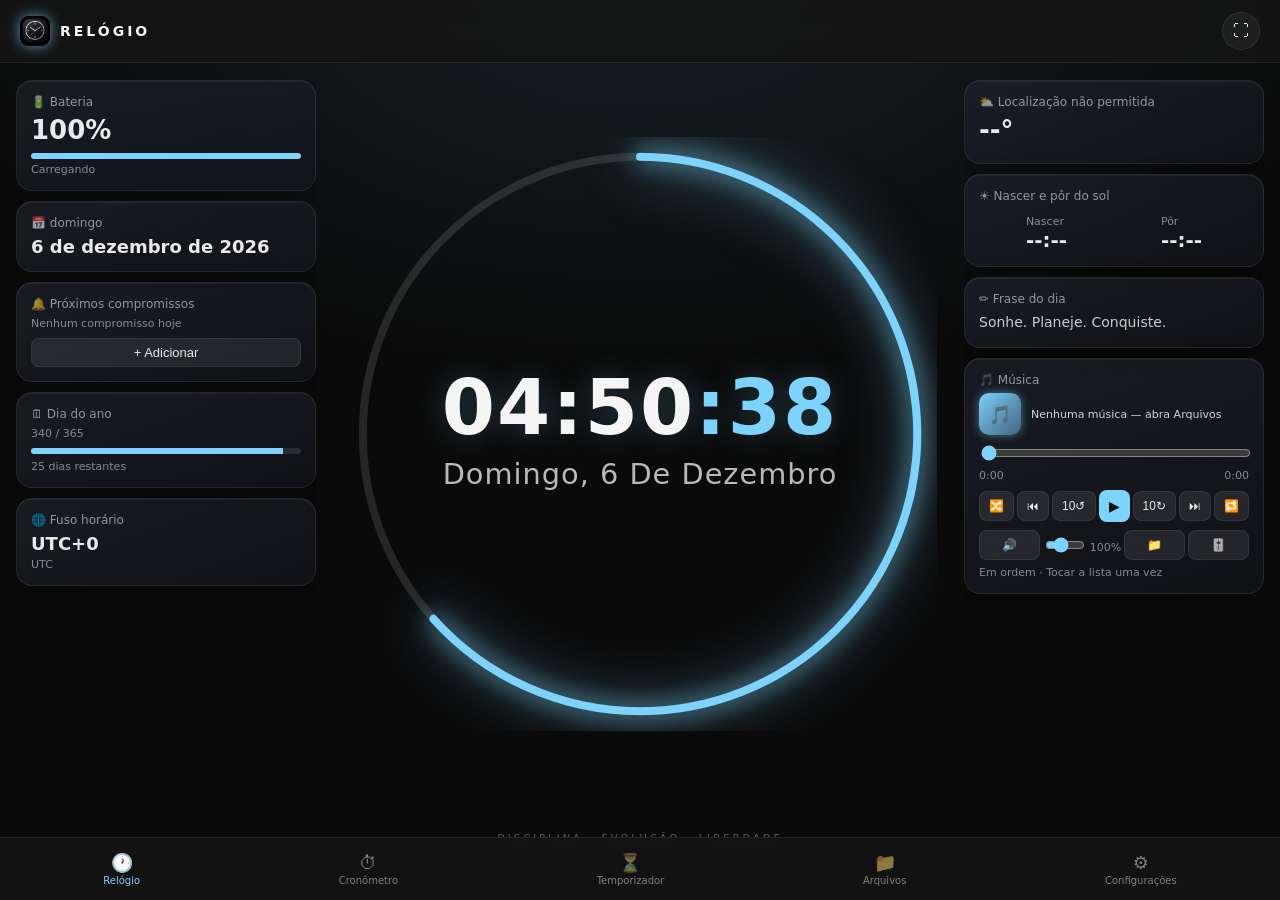
==== commit d7aa8876: "adiciona player completo espelhado" ====
--- a/index.html
+++ b/index.html
@@ -7,7 +7,7 @@
 <link rel="manifest" href="[data-uri]">
 <link rel="icon" type="image/png" href="favicon.png">
 <link rel="apple-touch-icon" href="icon-192.png">
-<link rel="stylesheet" href="styles.css">
+<link rel="stylesheet" href="styles.css?v=3">
 </head>
 <body>
 
@@ -106,19 +106,30 @@
       <div style="display:flex; gap:10px; align-items:center;">
         <div id="musicCover">🎵</div>
         <div style="flex:1; min-width:0;">
-          <div class="dc-sub" id="musicTitle" style="opacity:0.9; white-space:nowrap; overflow:hidden; text-overflow:ellipsis;">Nenhuma música</div>
+          <div class="dc-sub" id="musicTitle" style="opacity:0.9; white-space:nowrap; overflow:hidden; text-overflow:ellipsis;">Nenhuma música — abra Arquivos</div>
           <div class="dc-sub" id="musicCount"></div>
         </div>
       </div>
       <audio id="audioPlayer"></audio>
       <input type="range" id="musicSeek" min="0" max="100" value="0" step="0.1" style="width:100%;margin-top:10px;accent-color:var(--accent);" aria-label="Progresso da música">
       <div style="display:flex;justify-content:space-between;"><span class="dc-sub" id="musicCurrentTime">0:00</span><span class="dc-sub" id="musicDuration">0:00</span></div>
-      <div style="display:flex; gap:8px; margin-top:6px;">
-        <button class="dc-btn" id="musicChoose" aria-label="Escolher músicas">Escolher</button>
-        <button class="dc-btn" id="musicPrev" aria-label="Música anterior">⏮</button>
-        <button class="dc-btn" id="musicPlay" aria-label="Tocar ou pausar">▶</button>
-        <button class="dc-btn" id="musicNext" aria-label="Próxima música">⏭</button>
-      </div>
+      <div class="music-controls-row">
+        <button class="dc-btn" id="musicShuffle" aria-label="Aleatório" title="Aleatório">🔀</button>
+        <button class="dc-btn" id="musicPrev" aria-label="Música anterior" title="Anterior">⏮</button>
+        <button class="dc-btn" id="musicBack" aria-label="Voltar 10 segundos" title="-10s">10↺</button>
+        <button class="dc-btn play" id="musicPlay" aria-label="Tocar ou pausar" title="Tocar/Pausar">▶</button>
+        <button class="dc-btn" id="musicFwd" aria-label="Avançar 10 segundos" title="+10s">10↻</button>
+        <button class="dc-btn" id="musicNext" aria-label="Próxima música" title="Próxima">⏭</button>
+        <button class="dc-btn" id="musicRepeat" aria-label="Repetição" title="Repetição">🔁</button>
+      </div>
+      <div class="music-controls-row" style="margin-top:8px;">
+        <button class="dc-btn" id="musicMute" aria-label="Mudo" title="Mudo/Desmudo">🔊</button>
+        <input type="range" id="cardVolume" min="0" max="100" value="35" style="flex:1;accent-color:var(--accent);" aria-label="Volume">
+        <span class="dc-sub" id="cardVolumeVal">100%</span>
+        <button class="dc-btn" id="musicOpenFiles" aria-label="Abrir biblioteca de músicas" title="Abrir Arquivos">📁</button>
+        <button class="dc-btn" id="musicOpenEq" aria-label="Abrir equalizador" title="Equalizador">🎚️</button>
+      </div>
+      <div class="dc-sub" id="musicModes" style="margin-top:6px;"></div>
     </div>
   </div>
 </div>
@@ -160,6 +171,8 @@
     <button class="tool-tab active" data-tab="alarm">Despertador</button>
     <button class="tool-tab" data-tab="timer">Timer</button>
     <button class="tool-tab" data-tab="stopwatch">Cronômetro</button>
+    <button class="tool-tab" data-tab="files">Arquivos</button>
+    <button class="tool-tab" data-tab="eq">Equalizador</button>
   </div>
   <div id="paneAlarm" class="tool-pane">
     <input type="time" id="alarmTime">
@@ -176,6 +189,103 @@
     <div class="tool-big-display" id="swDisplay">00:00.0</div>
     <button id="swStart">Iniciar</button>
     <button id="swReset">Zerar</button>
+  </div>
+  <div id="paneFiles" class="tool-pane" style="display:none">
+    <div class="files-title">🎵 Biblioteca de músicas</div>
+
+    <div class="pf-player">
+      <div style="display:flex; gap:10px; align-items:center;">
+        <div id="pfMusicCover" class="pf-cover">🎵</div>
+        <div style="flex:1; min-width:0;">
+          <div class="dc-sub pf-title" id="pfMusicTitle">Nenhuma música — escolha abaixo</div>
+          <div class="dc-sub" id="pfMusicCount"></div>
+        </div>
+      </div>
+      <input type="range" id="pfMusicSeek" min="0" max="100" value="0" step="0.1" style="width:100%;margin-top:10px;accent-color:var(--accent);" aria-label="Progresso da música">
+      <div style="display:flex;justify-content:space-between;"><span class="dc-sub" id="pfMusicCurrentTime">0:00</span><span class="dc-sub" id="pfMusicDuration">0:00</span></div>
+      <div class="music-controls-row">
+        <button class="dc-btn" id="pfMusicShuffle" aria-label="Aleatório" title="Aleatório">🔀</button>
+        <button class="dc-btn" id="pfMusicPrev" aria-label="Música anterior" title="Anterior">⏮</button>
+        <button class="dc-btn" id="pfMusicBack" aria-label="Voltar 10 segundos" title="-10s">10↺</button>
+        <button class="dc-btn play" id="pfMusicPlay" aria-label="Tocar ou pausar" title="Tocar/Pausar">▶</button>
+        <button class="dc-btn" id="pfMusicFwd" aria-label="Avançar 10 segundos" title="+10s">10↻</button>
+        <button class="dc-btn" id="pfMusicNext" aria-label="Próxima música" title="Próxima">⏭</button>
+        <button class="dc-btn" id="pfMusicRepeat" aria-label="Repetição" title="Repetição">🔁</button>
+      </div>
+      <div class="music-controls-row" style="margin-top:8px;">
+        <button class="dc-btn" id="pfMusicMute" aria-label="Mudo" title="Mudo/Desmudo">🔊</button>
+        <input type="range" id="pfVolume" min="0" max="100" value="35" style="flex:1;accent-color:var(--accent);" aria-label="Volume">
+        <span class="dc-sub" id="pfVolumeVal">100%</span>
+        <button class="dc-btn" id="pfOpenEq" aria-label="Abrir equalizador" title="Equalizador">🎚️</button>
+      </div>
+      <div class="dc-sub" id="pfMusicModes" style="margin-top:6px;"></div>
+    </div>
+
+    <input type="file" id="musicFolderInput" webkitdirectory multiple style="display:none;">
+    <div class="files-actions">
+      <button id="musicPickFolder">📂 Escolher pasta</button>
+      <button id="musicChoose">🎵 Escolher arquivos</button>
+    </div>
+    <div id="musicListInfo" class="dc-sub"></div>
+    <input type="text" id="musicSearch" placeholder="Buscar na lista..." class="files-search">
+    <div id="musicList"></div>
+  </div>
+  <div id="paneEq" class="tool-pane" style="display:none">
+    <div class="files-title">🎚️ Equalizador</div>
+
+    <div class="knob-row">
+      <div class="knob" id="knobVolume"></div>
+      <div class="knob" id="knobBass"></div>
+      <div class="knob" id="knobVirt"></div>
+    </div>
+    <div class="meter-row">
+      <div class="meter" id="meterL"></div>
+      <div class="meter" id="meterR"></div>
+    </div>
+    <div id="volWarn" class="eq-warn"></div>
+
+    <div class="eq-band-row">
+      <div class="eq-band"><input type="range" id="eqBand0" min="-12" max="12" step="1" value="0" orient="vertical"><span id="eqDb0">+0dB</span><label id="eqHz0"></label></div>
+      <div class="eq-band"><input type="range" id="eqBand1" min="-12" max="12" step="1" value="0" orient="vertical"><span id="eqDb1">+0dB</span><label id="eqHz1"></label></div>
+      <div class="eq-band"><input type="range" id="eqBand2" min="-12" max="12" step="1" value="0" orient="vertical"><span id="eqDb2">+0dB</span><label id="eqHz2"></label></div>
+      <div class="eq-band"><input type="range" id="eqBand3" min="-12" max="12" step="1" value="0" orient="vertical"><span id="eqDb3">+0dB</span><label id="eqHz3"></label></div>
+      <div class="eq-band"><input type="range" id="eqBand4" min="-12" max="12" step="1" value="0" orient="vertical"><span id="eqDb4">+0dB</span><label id="eqHz4"></label></div>
+    </div>
+
+    <label class="eq-label">Predefinição</label>
+    <select id="eqPreset"></select>
+
+    <div class="eq-row-2">
+      <div>
+        <label class="eq-label">Velocidade</label>
+        <select id="eqSpeed"></select>
+      </div>
+      <div>
+        <label class="eq-label">Timer de sono</label>
+        <select id="eqSleep">
+          <option value="0">Desligado</option>
+          <option value="10">10 min</option>
+          <option value="20">20 min</option>
+          <option value="30">30 min</option>
+          <option value="45">45 min</option>
+          <option value="60">60 min</option>
+          <option value="end">Fim da música atual</option>
+        </select>
+      </div>
+    </div>
+    <div id="sleepStatus" class="dc-sub"></div>
+
+    <button id="eqLimiter" class="eq-toggle-btn">Limitador: desligado</button>
+
+    <label class="eq-label">Repetir trecho (A–B)</label>
+    <div class="ab-row">
+      <button id="abSetA">Marcar A</button>
+      <button id="abSetB">Marcar B</button>
+      <button id="abClear">Limpar</button>
+    </div>
+    <div id="abStatus" class="dc-sub"></div>
+
+    <button id="eqReset" class="eq-reset-btn">Restaurar padrões</button>
   </div>
 </div>
 
@@ -402,6 +512,7 @@
   </div>
 </div>
 
-<script src="app.js"></script>
+<script src="app.js?v=3"></script>
+<script src="music.js?v=3"></script>
 </body>
 </html>
--- a/styles.css
+++ b/styles.css
@@ -18,6 +18,8 @@
   html,body{
     height:100%;
     margin:0;
+    overflow-x:hidden;
+    max-width:100vw;
     padding-top:env(safe-area-inset-top,0px);
     padding-bottom:env(safe-area-inset-bottom,0px);
   }
@@ -67,7 +69,7 @@
   .nav-item.active{ opacity:1; color:var(--accent); }
   .nav-icon{ font-size:18px; }
   #time{
-    font-size:calc(min(20vw,18vh) * var(--clock-scale, 1));
+    font-size:calc(min(9vw,8.5vh) * var(--clock-scale, 1));
     font-weight:700;
     letter-spacing:2px;
     line-height:1;
@@ -119,14 +121,16 @@
     display:flex; justify-content:space-between; padding:16px; gap:16px;
     pointer-events:none; z-index:2; overflow:hidden;
   }
-  #dashLeft, #dashRight{ display:flex; flex-direction:column; gap:10px; width:clamp(150px, 22vw, 220px); overflow-y:auto; pointer-events:auto; }
+  #dashLeft, #dashRight{ display:flex; flex-direction:column; gap:10px; width:clamp(190px, 27vw, 300px); min-width:0; overflow-y:auto; overflow-x:hidden; pointer-events:auto; }
   #dashLeft{ align-items:flex-start; } #dashRight{ align-items:flex-end; margin-left:auto; }
   .dash-card{
     background:linear-gradient(160deg, rgba(30,34,44,0.72), rgba(20,23,30,0.6));
     border:1px solid rgba(255,255,255,0.08);
     border-radius:16px;
-    padding:clamp(8px,1.5vw,14px); width:100%; font-family:'Segoe UI', system-ui, sans-serif;
+    padding:clamp(8px,1.5vw,14px); width:100%; box-sizing:border-box;
+    font-family:'Segoe UI', system-ui, sans-serif;
     box-shadow:0 8px 24px rgba(0,0,0,0.35), inset 0 1px 0 rgba(255,255,255,0.06);
+    overflow:hidden;
   }
   .dc-title{ font-size:clamp(10px,1.1vw,12px); opacity:0.6; margin-bottom:6px; color:var(--panel-fg); }
   .dc-big{ font-size:clamp(16px,2.4vw,26px); font-weight:700; color:var(--panel-fg); }
@@ -253,7 +257,7 @@
     position:fixed; top:50%; left:50%; transform:translate(-50%,-50%);
     background:var(--panel-bg); color:var(--panel-fg);
     border:1px solid var(--panel-border); border-radius:20px;
-    padding:28px; width:300px; max-width:88vw; z-index:40;
+    padding:28px; width:340px; max-width:88vw; z-index:40;
     font-family:'Segoe UI', system-ui, sans-serif;
     display:none; backdrop-filter:blur(10px);
   }
@@ -309,3 +313,98 @@
   .lt-extra{ display:none; width:100%; flex-wrap:wrap; gap:10px; justify-content:center; border-top:1px solid var(--panel-border); margin-top:8px; padding-top:8px; }
   .lt-extra.open{ display:flex; }
   #backupBtns button{ flex:1; padding:9px; border-radius:8px; border:1px solid var(--panel-border); background:rgba(255,255,255,0.08); color:var(--panel-fg); cursor:pointer; font-size:13px; }
+
+  /* Biblioteca de músicas (aba Arquivos) */
+  .files-title{ font-size:15px; font-weight:700; margin-bottom:12px; }
+  .pf-player{
+    background:rgba(255,255,255,0.04); border:1px solid var(--panel-border);
+    border-radius:14px; padding:12px; margin-bottom:16px;
+  }
+  .pf-cover{
+    width:42px; height:42px; border-radius:10px; flex-shrink:0;
+    background:linear-gradient(135deg, var(--accent), color-mix(in srgb, var(--accent) 40%, #1a1a2e));
+    background-size:cover; background-position:center;
+    display:flex; align-items:center; justify-content:center; font-size:18px;
+    box-shadow:0 0 10px color-mix(in srgb, var(--accent) 50%, transparent);
+  }
+  .pf-title{ opacity:0.9; white-space:nowrap; overflow:hidden; text-overflow:ellipsis; }
+  #pfVolumeVal{ font-variant-numeric:tabular-nums; white-space:nowrap; }
+  .files-actions{ display:flex; gap:8px; margin-bottom:10px; }
+  .files-actions button{ flex:1; }
+  #musicList{ max-height:min(220px, 32vh); overflow-y:auto; margin-top:8px; }
+  .music-row{ display:flex; justify-content:space-between; align-items:center; gap:8px; padding:8px 10px; border-radius:8px; font-size:12px; cursor:pointer; }
+  .music-row:hover{ background:rgba(255,255,255,0.06); }
+  .music-row.current{ background:color-mix(in srgb, var(--accent) 22%, transparent); color:var(--accent); }
+  .music-row span{ flex:1; min-width:0; white-space:nowrap; overflow:hidden; text-overflow:ellipsis; }
+  .music-row button{ background:none; border:none; color:inherit; opacity:.5; cursor:pointer; margin:0; padding:2px 4px; }
+
+  /* Controles do card de música na tela inicial */
+  .music-controls-row{ display:flex; align-items:center; gap:3px; margin-top:8px; flex-wrap:wrap; }
+  .music-controls-row .dc-btn{ flex:1 1 auto; min-width:0; padding:7px 2px; font-size:12px; }
+  .music-controls-row .dc-btn.play{ background:var(--accent); color:#0a0a0a; font-size:14px; }
+  .music-controls-row .dc-btn.on{ background:var(--accent); color:#0a0a0a; }
+  #cardVolume{ min-width:0; }
+  #musicCover{
+    background-size:cover; background-position:center;
+  }
+
+  /* Widget de ferramentas mais largo quando o equalizador está aberto */
+  #toolWidget.wide{ width:380px; }
+
+  /* Aba Arquivos: busca */
+  .files-search{
+    width:100%; margin:8px 0; padding:8px 10px; border-radius:8px;
+    border:1px solid var(--panel-border); background:rgba(255,255,255,0.06);
+    color:var(--panel-fg); font-size:13px;
+  }
+
+  /* Botões redondos (volume / grave / virtualizador) */
+  .knob-row{ display:flex; justify-content:space-around; margin:4px 0 8px; }
+  .knob{ width:88px; height:88px; cursor:pointer; touch-action:none; outline:none; }
+  .knob svg{ width:100%; height:100%; overflow:visible; }
+  .knob:focus-visible circle.knob-track{ stroke:var(--accent); }
+  .knob-track{ stroke:rgba(255,255,255,0.12); }
+  .knob-prog{ stroke:var(--accent); filter:drop-shadow(0 0 5px color-mix(in srgb, var(--accent) 70%, transparent)); }
+  .knob-dot{ fill:var(--accent); }
+  .knob-val{ font-size:15px; font-weight:700; fill:var(--panel-fg); font-family:'Segoe UI', system-ui, sans-serif; }
+  .knob-cap{ font-size:9px; letter-spacing:.5px; fill:var(--panel-fg); opacity:.55; font-family:'Segoe UI', system-ui, sans-serif; text-transform:uppercase; }
+
+  #cardVolumeVal{ font-variant-numeric:tabular-nums; }
+  #cardVolumeVal.hot{ color:#ff6b6b; font-weight:700; }
+  .eq-warn{ font-size:11px; color:#ff6b6b; opacity:.9; min-height:14px; margin-bottom:6px; text-align:center; }
+
+  /* Medidores de volume (VU meter) */
+  .meter-row{ display:flex; gap:4px; height:14px; margin:6px 0 4px; }
+  .meter{ flex:1; display:flex; gap:2px; }
+  .meter i{ flex:1; border-radius:2px; background:rgba(255,255,255,0.08); font-style:normal; }
+  .meter i.on{ background:var(--accent); }
+  .meter i.on.hot{ background:#ff6b6b; }
+
+  /* Equalizador de 5 bandas */
+  .eq-band-row{ display:flex; justify-content:space-around; align-items:flex-end; height:130px; margin:10px 0; }
+  .eq-band{ display:flex; flex-direction:column; align-items:center; height:100%; justify-content:flex-end; gap:4px; }
+  .eq-band input[type=range][orient=vertical]{
+    writing-mode:vertical-lr; direction:rtl; width:6px; height:90px;
+    accent-color:var(--accent); cursor:pointer;
+  }
+  .eq-band span{ font-size:10px; opacity:.6; }
+  .eq-band label{ font-size:10px; opacity:.5; }
+
+  .eq-label{ display:block; font-size:11px; opacity:.6; margin:10px 0 4px; text-transform:uppercase; letter-spacing:.5px; }
+  #eqPreset, #eqSpeed, #eqSleep{
+    width:100%; padding:8px; border-radius:8px; border:1px solid var(--panel-border);
+    background:rgba(255,255,255,0.06); color:var(--panel-fg); font-size:13px;
+  }
+  .eq-row-2{ display:flex; gap:10px; }
+  .eq-row-2 > div{ flex:1; }
+
+  .eq-toggle-btn, .eq-reset-btn{
+    width:100%; margin-top:10px; padding:9px; border-radius:8px;
+    border:1px solid var(--panel-border); background:rgba(255,255,255,0.08);
+    color:var(--panel-fg); cursor:pointer; font-size:13px;
+  }
+  .eq-toggle-btn.on{ background:var(--accent); color:#0a0a0a; border-color:transparent; }
+  .eq-reset-btn{ opacity:.75; }
+
+  .ab-row{ display:flex; gap:6px; }
+  .ab-row button{ flex:1; padding:8px; border-radius:8px; border:1px solid var(--panel-border); background:rgba(255,255,255,0.08); color:var(--panel-fg); cursor:pointer; font-size:12px; }
